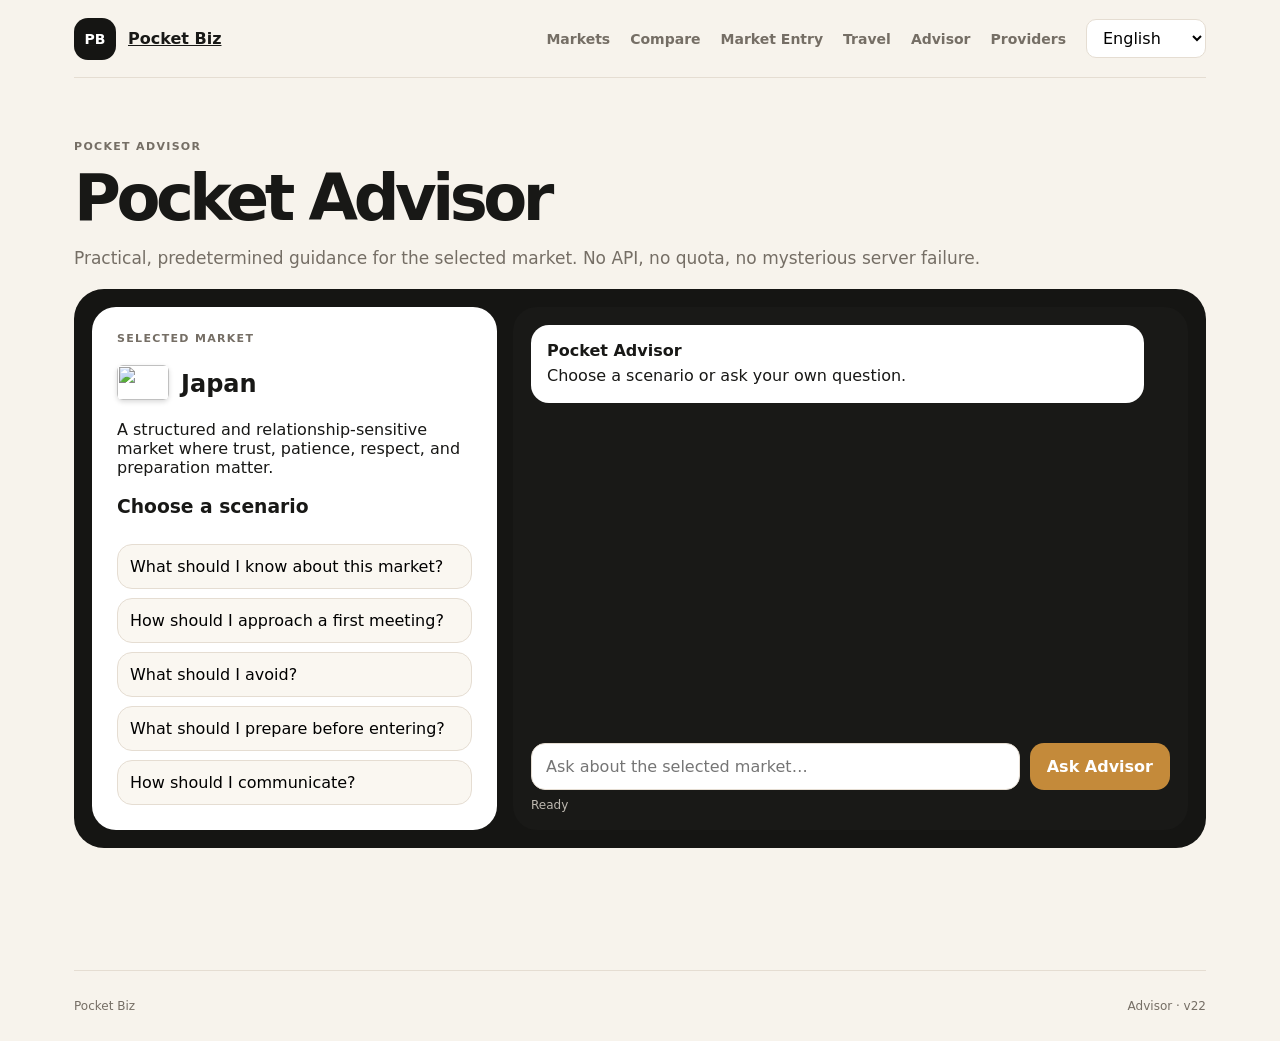
==== advisor.html @ 112279e3 "Add files via upload" ====
<!doctype html><html lang="en"><head><meta charset="utf-8"><meta name="viewport" content="width=device-width,initial-scale=1"><title>Pocket Biz · Advisor</title><style>
:root{--bg:#f7f3ec;--panel:#fff;--text:#181816;--muted:#756e65;--line:#e5ddd2;--accent:#c48a3a;--dark:#151513;--green:#2f9b43;--shadow:0 20px 55px rgba(28,24,18,.08)}
*{box-sizing:border-box}html{scroll-behavior:smooth}body{margin:0;background:var(--bg);color:var(--text);font-family:Inter,ui-sans-serif,system-ui,-apple-system,BlinkMacSystemFont,"Segoe UI",sans-serif}a{color:inherit}button,input,select,textarea{font:inherit}.container{max-width:1180px;margin:auto;padding:0 24px}.nav{height:78px;display:flex;align-items:center;justify-content:space-between;border-bottom:1px solid var(--line)}.brand{display:flex;align-items:center;gap:12px;font-weight:900}.brand-mark{width:42px;height:42px;border-radius:14px;background:var(--dark);color:#fff;display:grid;place-items:center;font-size:14px}.nav-links{display:flex;align-items:center;gap:20px}.nav-links a{text-decoration:none;font-size:14px;font-weight:800;color:var(--muted)}.nav-links a:hover{color:var(--text)}.lang-toggle{border:1px solid var(--line);background:#fff;border-radius:10px;padding:8px 12px}.hero{padding:86px 0 80px;display:grid;grid-template-columns:1.1fr .9fr;gap:60px;align-items:center}.kicker,.tool-kicker{font-size:11px;text-transform:uppercase;letter-spacing:.12em;font-weight:900;color:var(--muted)}h1{font-size:clamp(52px,7vw,92px);line-height:.92;letter-spacing:-.07em;margin:16px 0}.hero p,.lead{font-size:19px;line-height:1.65;color:var(--muted);max-width:680px}.actions{display:flex;gap:10px;flex-wrap:wrap;margin-top:28px}.btn{border:0;border-radius:14px;padding:12px 17px;background:var(--dark);color:#fff;text-decoration:none;font-weight:850;cursor:pointer;display:inline-flex;align-items:center;justify-content:center}.btn.gold{background:var(--accent)}.btn.secondary{background:#fff;color:var(--text);border:1px solid var(--line)}.btn:disabled{opacity:.5;cursor:not-allowed}.section{padding:62px 0}.section-title{font-size:clamp(38px,5vw,62px);letter-spacing:-.06em;margin:0 0 12px}.sub{color:var(--muted);font-size:17px;line-height:1.6}.grid3{display:grid;grid-template-columns:repeat(3,1fr);gap:18px}.grid2{display:grid;grid-template-columns:repeat(2,1fr);gap:18px}.card,.panel{background:var(--panel);border:1px solid var(--line);border-radius:24px;padding:24px;box-shadow:0 8px 30px rgba(28,24,18,.03)}.card h3,.panel h3{margin:10px 0 10px;font-size:21px;letter-spacing:-.025em}.card p,.panel p{color:var(--muted);line-height:1.6}.market-grid{display:grid;grid-template-columns:repeat(4,1fr);gap:14px}.market-card{background:#fff;border:1px solid var(--line);border-radius:22px;padding:20px;text-decoration:none;transition:.2s;cursor:pointer}.market-card:hover{transform:translateY(-3px);box-shadow:var(--shadow);border-color:#cda36c}.market-card .name{font-weight:900;font-size:18px}.market-card .meta{color:var(--muted);font-size:13px;margin-top:5px}.pb-flag{width:34px;height:23px;object-fit:cover;border-radius:4px;display:block;margin-bottom:10px;box-shadow:0 1px 3px rgba(0,0,0,.15)}.pb-flag-lg{width:52px;height:35px;object-fit:cover;border-radius:6px;display:inline-block;vertical-align:-8px;margin-right:12px;box-shadow:0 2px 5px rgba(0,0,0,.15)}.toolbar{display:flex;gap:10px;margin:25px 0}.toolbar input,.toolbar select,.input,.select,.textarea{width:100%;border:1px solid var(--line);background:#fff;border-radius:14px;padding:13px 14px;outline:none}.toolbar input:focus,.input:focus,.textarea:focus{border-color:var(--accent)}.profile-hero{display:grid;grid-template-columns:1fr 1fr;gap:18px;align-items:stretch}.profile-title{font-size:64px;letter-spacing:-.06em;line-height:1;margin:15px 0}.chips{display:flex;gap:7px;flex-wrap:wrap;margin:18px 0}.chip{background:#f2eadf;border-radius:999px;padding:7px 11px;color:#775e42;font-size:12px;font-weight:800}.score{font-size:40px;font-weight:950;letter-spacing:-.05em}.meter{height:12px;border-radius:999px;background:#eee5d8;overflow:hidden;margin:10px 0 18px}.meter span{display:block;height:100%;background:var(--accent);border-radius:999px}.do-dont{display:grid;grid-template-columns:1fr 1fr;gap:14px}.good{background:#eaf5eb;border:1px solid #c8e5cc;border-radius:20px;padding:20px}.bad{background:#f8eeee;border:1px solid #ecd1d1;border-radius:20px;padding:20px}.good ul,.bad ul{padding-left:20px;line-height:1.7}.verified-badge{display:inline-flex;align-items:center;gap:6px;background:#e8f5ea;color:#236b31;border:1px solid #b9dfbf;border-radius:999px;padding:6px 10px;font-size:11px;font-weight:900}.check{width:16px;height:16px;border-radius:50%;background:var(--green);color:#fff;display:grid;place-items:center}.tool-grid{display:grid;grid-template-columns:repeat(3,1fr);gap:18px}.tool-result{margin-top:14px;padding:15px;background:#faf7f1;border-radius:16px}.tool-row{display:flex;justify-content:space-between;gap:14px;padding:9px 0;border-bottom:1px solid var(--line)}.tool-row:last-child{border-bottom:0}.timeline{display:grid;grid-template-columns:repeat(4,1fr);gap:14px}.step-no{width:32px;height:32px;border-radius:50%;background:var(--dark);color:#fff;display:grid;place-items:center;font-weight:900}.check-item{display:flex;gap:10px;padding:13px 0;border-bottom:1px solid var(--line)}.check-item:last-child{border-bottom:0}.check-item input{margin-top:4px}.advisor-shell{background:var(--dark);border-radius:30px;padding:18px;color:#fff}.advisor-grid{display:grid;grid-template-columns:.75fr 1.25fr;gap:16px}.advisor-intro{background:#fff;color:var(--text);border-radius:24px;padding:25px}.advisor-chat{background:#191917;border-radius:24px;padding:18px;min-height:520px;display:flex;flex-direction:column}.messages{flex:1;display:grid;gap:10px;align-content:start;overflow:auto;max-height:410px}.bubble{padding:14px 16px;border-radius:18px;line-height:1.55}.bubble.user{background:#292925;margin-left:12%}.bubble.answer{background:#fff;color:var(--text);margin-right:4%}.advisor-form{display:grid;grid-template-columns:1fr auto;gap:10px;margin-top:12px}.advisor-example{width:100%;text-align:left;background:#faf7f1;border:1px solid var(--line);border-radius:15px;padding:12px;margin-top:9px;cursor:pointer}.advisor-example:hover{border-color:var(--accent)}.status{font-size:12px;color:#bdb8b0;margin-top:8px}.cost-total{font-size:48px;font-weight:950;letter-spacing:-.06em}.cost-list{display:grid;gap:8px;margin-top:16px}.cost-line{display:grid;grid-template-columns:1fr 140px;gap:10px}.search-box{display:flex;gap:10px}.source{font-size:12px;color:var(--muted);margin-top:10px}.footer{border-top:1px solid var(--line);padding:28px 0;margin-top:60px;color:var(--muted);font-size:12px;display:flex;justify-content:space-between}@media(max-width:900px){.hero,.profile-hero,.advisor-grid{grid-template-columns:1fr}.grid3,.tool-grid{grid-template-columns:1fr 1fr}.market-grid{grid-template-columns:1fr 1fr}.timeline{grid-template-columns:1fr 1fr}}@media(max-width:620px){.nav-links a{display:none}.grid3,.grid2,.tool-grid,.market-grid,.timeline,.do-dont{grid-template-columns:1fr}.container{padding:0 16px}.hero{padding:55px 0}.profile-title{font-size:48px}.advisor-form{grid-template-columns:1fr}}
</style></head><body><div class="container">
<nav class="nav"><a class="brand" href="index.html"><span class="brand-mark">PB</span><span>Pocket Biz</span></a><div class="nav-links"><a href="markets.html">Markets</a><a href="compare.html">Compare</a><a href="market-entry.html">Market Entry</a><a href="travel.html">Travel</a><a href="advisor.html">Advisor</a><a href="providers.html">Providers</a><select id="languageSelect" class="lang-toggle"><option value="en">English</option><option value="ja">日本語</option><option value="el">Ελληνικά</option></select></div></nav>
<section class="section"><div class="kicker">POCKET ADVISOR</div><h1 style="font-size:64px">Pocket Advisor</h1><p class="sub">Practical, predetermined guidance for the selected market. No API, no quota, no mysterious server failure.</p><div class="advisor-shell"><div class="advisor-grid"><div class="advisor-intro"><div id="selectedMarket"></div><h3>Choose a scenario</h3><button class="advisor-example" data-type="general">What should I know about this market?</button><button class="advisor-example" data-type="meeting">How should I approach a first meeting?</button><button class="advisor-example" data-type="avoid">What should I avoid?</button><button class="advisor-example" data-type="entry">What should I prepare before entering?</button><button class="advisor-example" data-type="communication">How should I communicate?</button></div><div class="advisor-chat"><div id="messages" class="messages"><div class="bubble answer"><b>Pocket Advisor</b><br>Choose a scenario or ask your own question.</div></div><div class="advisor-form"><input id="question" class="input" placeholder="Ask about the selected market…"><button id="ask" class="btn gold" type="button">Ask Advisor</button></div><div id="status" class="status">Ready</div></div></div></div></section><footer class="footer"><span>Pocket Biz</span><span>Advisor · v22</span></footer></div>
<script>
const DATA = {"countries": [{"code": "JP", "flag": "🇯🇵", "difficulty": 8, "opportunity": 9, "contacts": 12, "region": {"en": "Asia", "ja": "アジア", "el": "Ασία"}, "name": {"en": "Japan", "ja": "日本", "el": "Ιαπωνία"}, "tags": {"en": ["Formal", "Indirect", "Consensus"], "ja": ["フォーマル", "間接的", "合意重視"], "el": ["Τυπική", "Έμμεση", "Συναίνεση"]}, "summary": {"en": "A structured and relationship-sensitive market where trust, patience, respect, and preparation matter.", "ja": "信頼、忍耐、敬意、準備が重要な、構造的で関係性を重視する市場です。", "el": "Μια δομημένη αγορά όπου η εμπιστοσύνη, η υπομονή, ο σεβασμός και η προετοιμασία παίζουν σημαντικό ρόλο."}, "culture": {"en": "Communication is often indirect. Group consensus can be important before final decisions.", "ja": "コミュニケーションは間接的なことが多く、最終決定には合意形成が重要です。", "el": "Η επικοινωνία είναι συχνά έμμεση. Η ομαδική συναίνεση μπορεί να είναι σημαντική πριν από τις τελικές αποφάσεις."}, "etiquette": {"en": "Business cards, polite introductions, punctuality, and careful listening are important.", "ja": "名刺、礼儀正しい挨拶、時間厳守、丁寧に聞く姿勢が重要です。", "el": "Οι επαγγελματικές κάρτες, οι ευγενικές συστάσεις, η συνέπεια στην ώρα και η προσεκτική ακρόαση είναι σημαντικά."}, "laws": {"en": "Company setup and visas require careful preparation.", "ja": "会社設立やビザには慎重な準備が必要です。", "el": "Η ίδρυση εταιρείας και οι βίζες απαιτούν προσεκτική προετοιμασία."}, "market": {"en": "Technology, manufacturing, robotics, gaming, design, food, tourism, and premium consumer products.", "ja": "テクノロジー、製造、ロボット、ゲーム、デザイン、食品、観光、高付加価値消費財。", "el": "Τεχνολογία, μεταποίηση, ρομποτική, gaming, design, τρόφιμα, τουρισμός και premium καταναλωτικά προϊόντα."}, "dos": {"en": ["Bring business cards.", "Be punctual.", "Build trust before pushing decisions."], "ja": ["名刺を持参する。", "時間を守る。", "決定を急がず信頼を築く。"], "el": ["Να έχεις επαγγελματικές κάρτες.", "Να είσαι στην ώρα σου.", "Χτίσε εμπιστοσύνη πριν πιέσεις για αποφάσεις."]}, "donts": {"en": ["Do not publicly embarrass someone.", "Do not rush consensus.", "Do not mistake silence for agreement."], "ja": ["人前で相手に恥をかかせない。", "合意形成を急がない。", "沈黙を同意と決めつけない。"], "el": ["Μην φέρνεις κάποιον σε δύσκολη θέση δημόσια.", "Μην βιάζεις τη συναίνεση.", "Μην θεωρείς ότι η σιωπή σημαίνει συμφωνία."]}}, {"code": "GR", "flag": "🇬🇷", "difficulty": 4, "opportunity": 6, "contacts": 5, "region": {"en": "Europe", "ja": "ヨーロッパ", "el": "Ευρώπη"}, "name": {"en": "Greece", "ja": "ギリシャ", "el": "Ελλάδα"}, "tags": {"en": ["Relationship-led", "Flexible", "Trust-based"], "ja": ["関係重視", "柔軟", "信頼重視"], "el": ["Σχέσεις", "Ευελιξία", "Εμπιστοσύνη"]}, "summary": {"en": "A relationship-oriented market where personal trust, conversation, and networks often matter deeply.", "ja": "個人的な信頼、会話、人脈が大きな意味を持つ関係重視の市場です。", "el": "Μια αγορά όπου οι σχέσεις, η προσωπική εμπιστοσύνη, η συζήτηση και τα δίκτυα παίζουν μεγάλο ρόλο."}, "culture": {"en": "Communication can be expressive and personal.", "ja": "コミュニケーションは表現豊かで個人的です。", "el": "Η επικοινωνία μπορεί να είναι εκφραστική και προσωπική."}, "etiquette": {"en": "Expect conversation before business. Coffee meetings and introductions can help.", "ja": "商談前の会話が重要です。コーヒーでの面談や紹介が役立ちます。", "el": "Περίμενε συζήτηση πριν το καθαρό business. Οι καφέδες και οι συστάσεις συχνά βοηθούν."}, "laws": {"en": "Bureaucracy can be slow. Company setup and tax obligations require attention.", "ja": "手続きに時間がかかる場合があります。会社設立と税務には注意が必要です。", "el": "Η γραφειοκρατία μπορεί να είναι αργή. Η ίδρυση εταιρείας και οι φορολογικές υποχρεώσεις χρειάζονται προσοχή."}, "market": {"en": "Tourism, food, shipping, energy, real estate, hospitality, and local services.", "ja": "観光、食品、海運、エネルギー、不動産、ホスピタリティ、地域サービス。", "el": "Τουρισμός, τρόφιμα, ναυτιλία, ενέργεια, ακίνητα, φιλοξενία και τοπικές υπηρεσίες."}, "dos": {"en": ["Build personal trust.", "Confirm details in writing.", "Be patient with bureaucracy."], "ja": ["信頼を築く。", "詳細を書面で確認する。", "手続きには忍耐を持つ。"], "el": ["Χτίσε προσωπική εμπιστοσύνη.", "Επιβεβαίωσε λεπτομέρειες γραπτώς.", "Να έχεις υπομονή με τη γραφειοκρατία."]}, "donts": {"en": ["Do not rely only on verbal agreements.", "Do not ignore relationships.", "Do not expect everything instantly."], "ja": ["口約束だけに頼らない。", "関係性を軽視しない。", "すべてがすぐ進むと期待しない。"], "el": ["Μη βασίζεσαι μόνο σε προφορικές συμφωνίες.", "Μην αγνοείς τις σχέσεις.", "Μην περιμένεις όλα να γίνουν αμέσως."]}}, {"code": "SE", "flag": "🇸🇪", "difficulty": 5, "opportunity": 7, "contacts": 7, "region": {"en": "Europe", "ja": "ヨーロッパ", "el": "Ευρώπη"}, "name": {"en": "Sweden", "ja": "スウェーデン", "el": "Σουηδία"}, "tags": {"en": ["Flat hierarchy", "Direct", "Consensus"], "ja": ["フラット", "直接的", "合意重視"], "el": ["Χαμηλή ιεραρχία", "Άμεση", "Συναίνεση"]}, "summary": {"en": "A transparent, structured market with low hierarchy, strong planning, and high expectations for reliability.", "ja": "階層が低く、計画性と信頼性が重視される透明性の高い市場です。", "el": "Μια διαφανής και δομημένη αγορά με χαμηλή ιεραρχία, ισχυρό προγραμματισμό και υψηλές απαιτήσεις αξιοπιστίας."}, "culture": {"en": "Communication is direct but calm. Teams value equality, planning, and consensus.", "ja": "コミュニケーションは直接的ですが落ち着いています。平等、計画、合意が重視されます。", "el": "Η επικοινωνία είναι άμεση αλλά ήρεμη. Οι ομάδες δίνουν αξία στην ισότητα, τον προγραμματισμό και τη συναίνεση."}, "etiquette": {"en": "Be on time. Keep meetings focused. Avoid aggressive selling.", "ja": "時間を守り、会議は簡潔に。強引な営業は避けるべきです。", "el": "Να είσαι στην ώρα σου. Κράτα τα meetings συγκεντρωμένα. Απόφυγε το επιθετικό selling."}, "laws": {"en": "Employment protection, tax rules, and registration are structured.", "ja": "雇用保護、税制、事業登録が整備されています。", "el": "Η προστασία εργασίας, οι φορολογικοί κανόνες και οι εγγραφές είναι δομημένα."}, "market": {"en": "Sustainability, tech, gaming, engineering, design, health, and digital services.", "ja": "サステナビリティ、テック、ゲーム、工学、デザイン、医療、デジタルサービス。", "el": "Βιωσιμότητα, τεχνολογία, gaming, engineering, design, υγεία και ψηφιακές υπηρεσίες."}, "dos": {"en": ["Be punctual.", "Use factual communication.", "Respect work-life boundaries."], "ja": ["時間を守る。", "事実ベースで説明する。", "仕事と私生活の境界を尊重する。"], "el": ["Να είσαι συνεπής στην ώρα.", "Χρησιμοποίησε τεκμηριωμένη επικοινωνία.", "Σεβάσου τα όρια εργασίας και προσωπικής ζωής."]}, "donts": {"en": ["Do not oversell aggressively.", "Do not ignore planning.", "Do not act superior because of title."], "ja": ["強引に売り込まない。", "計画を軽視しない。", "肩書きで偉そうにしない。"], "el": ["Μην κάνεις επιθετικό overselling.", "Μην αγνοείς τον προγραμματισμό.", "Μην φέρεσαι ανώτερα λόγω τίτλου."]}}, {"code": "DE", "flag": "🇩🇪", "difficulty": 6, "opportunity": 8, "contacts": 8, "region": {"en": "Europe", "ja": "ヨーロッパ", "el": "Ευρώπη"}, "name": {"en": "Germany", "ja": "ドイツ", "el": "Γερμανία"}, "tags": {"en": ["Structured", "Direct", "Rule-based"], "ja": ["構造的", "直接的", "ルール重視"], "el": ["Δομημένη", "Άμεση", "Κανόνες"]}, "summary": {"en": "Germany is an important market with its own culture, regulations, opportunities, and local business expectations.", "ja": "ドイツは独自の文化、規制、機会、現地ビジネス慣習を持つ重要な市場です。", "el": "Η αγορά Γερμανία έχει δική της κουλτούρα, κανονισμούς, ευκαιρίες και τοπικές επιχειρηματικές προσδοκίες."}, "culture": {"en": "Understand communication style, hierarchy, trust-building, and meeting expectations before entering.", "ja": "参入前に、コミュニケーションスタイル、階層、信頼構築、会議の期待を理解する必要があります。", "el": "Πριν την είσοδο, χρειάζεται κατανόηση επικοινωνίας, ιεραρχίας, εμπιστοσύνης και προσδοκιών στα meetings."}, "etiquette": {"en": "Prepare for local meeting norms, introductions, punctuality, and negotiation behavior.", "ja": "現地の会議マナー、紹介、時間感覚、交渉行動に備えましょう。", "el": "Προετοιμάσου για τοπικά meeting norms, συστάσεις, συνέπεια στην ώρα και διαπραγματεύσεις."}, "laws": {"en": "Legal setup, tax, permits, and employment rules should be checked with local professionals.", "ja": "法務セットアップ、税務、許認可、雇用ルールは現地専門家に確認するべきです。", "el": "Νομικό setup, φορολογία, άδειες και εργατικοί κανόνες πρέπει να ελεγχθούν με τοπικούς ειδικούς."}, "market": {"en": "Market research, local partners, customer behavior, and distribution channels are key.", "ja": "市場調査、現地パートナー、消費者行動、流通チャネルが重要です。", "el": "Έρευνα αγοράς, τοπικοί συνεργάτες, συμπεριφορά πελατών και κανάλια διανομής είναι κρίσιμα."}, "dos": {"en": ["Research local rules.", "Find reliable contacts.", "Validate demand before expanding."], "ja": ["現地ルールを調査する。", "信頼できる連絡先を見つける。", "拡大前に需要を検証する。"], "el": ["Έλεγξε τοπικούς κανόνες.", "Βρες αξιόπιστες επαφές.", "Κάνε validation ζήτησης πριν επεκταθείς."]}, "donts": {"en": ["Do not assume your home market rules apply.", "Do not ignore cultural expectations.", "Do not enter without local support."], "ja": ["自国のルールが通用すると考えない。", "文化的期待を無視しない。", "現地支援なしで参入しない。"], "el": ["Μην θεωρείς ότι ισχύουν οι κανόνες της δικής σου αγοράς.", "Μην αγνοείς πολιτισμικές προσδοκίες.", "Μην μπαίνεις χωρίς τοπική υποστήριξη."]}}, {"code": "AE", "flag": "🇦🇪", "difficulty": 7, "opportunity": 9, "contacts": 9, "region": {"en": "Middle East", "ja": "中東", "el": "Μέση Ανατολή"}, "name": {"en": "UAE", "ja": "UAE", "el": "ΗΑΕ"}, "tags": {"en": ["Formal", "Network-led", "Fast-growing"], "ja": ["フォーマル", "人脈重視", "成長市場"], "el": ["Τυπική", "Δίκτυα", "Ταχεία ανάπτυξη"]}, "summary": {"en": "UAE is an important market with its own culture, regulations, opportunities, and local business expectations.", "ja": "UAEは独自の文化、規制、機会、現地ビジネス慣習を持つ重要な市場です。", "el": "Η αγορά ΗΑΕ έχει δική της κουλτούρα, κανονισμούς, ευκαιρίες και τοπικές επιχειρηματικές προσδοκίες."}, "culture": {"en": "Understand communication style, hierarchy, trust-building, and meeting expectations before entering.", "ja": "参入前に、コミュニケーションスタイル、階層、信頼構築、会議の期待を理解する必要があります。", "el": "Πριν την είσοδο, χρειάζεται κατανόηση επικοινωνίας, ιεραρχίας, εμπιστοσύνης και προσδοκιών στα meetings."}, "etiquette": {"en": "Prepare for local meeting norms, introductions, punctuality, and negotiation behavior.", "ja": "現地の会議マナー、紹介、時間感覚、交渉行動に備えましょう。", "el": "Προετοιμάσου για τοπικά meeting norms, συστάσεις, συνέπεια στην ώρα και διαπραγματεύσεις."}, "laws": {"en": "Legal setup, tax, permits, and employment rules should be checked with local professionals.", "ja": "法務セットアップ、税務、許認可、雇用ルールは現地専門家に確認するべきです。", "el": "Νομικό setup, φορολογία, άδειες και εργατικοί κανόνες πρέπει να ελεγχθούν με τοπικούς ειδικούς."}, "market": {"en": "Market research, local partners, customer behavior, and distribution channels are key.", "ja": "市場調査、現地パートナー、消費者行動、流通チャネルが重要です。", "el": "Έρευνα αγοράς, τοπικοί συνεργάτες, συμπεριφορά πελατών και κανάλια διανομής είναι κρίσιμα."}, "dos": {"en": ["Research local rules.", "Find reliable contacts.", "Validate demand before expanding."], "ja": ["現地ルールを調査する。", "信頼できる連絡先を見つける。", "拡大前に需要を検証する。"], "el": ["Έλεγξε τοπικούς κανόνες.", "Βρες αξιόπιστες επαφές.", "Κάνε validation ζήτησης πριν επεκταθείς."]}, "donts": {"en": ["Do not assume your home market rules apply.", "Do not ignore cultural expectations.", "Do not enter without local support."], "ja": ["自国のルールが通用すると考えない。", "文化的期待を無視しない。", "現地支援なしで参入しない。"], "el": ["Μην θεωρείς ότι ισχύουν οι κανόνες της δικής σου αγοράς.", "Μην αγνοείς πολιτισμικές προσδοκίες.", "Μην μπαίνεις χωρίς τοπική υποστήριξη."]}}, {"code": "US", "flag": "🇺🇸", "difficulty": 5, "opportunity": 9, "contacts": 11, "region": {"en": "North America", "ja": "北米", "el": "Βόρεια Αμερική"}, "name": {"en": "United States", "ja": "アメリカ", "el": "Ηνωμένες Πολιτείες"}, "tags": {"en": ["Direct", "Fast-paced", "Pitch-oriented"], "ja": ["直接的", "スピード重視", "ピッチ重視"], "el": ["Άμεση", "Γρήγορη", "Pitch"]}, "summary": {"en": "United States is an important market with its own culture, regulations, opportunities, and local business expectations.", "ja": "アメリカは独自の文化、規制、機会、現地ビジネス慣習を持つ重要な市場です。", "el": "Η αγορά Ηνωμένες Πολιτείες έχει δική της κουλτούρα, κανονισμούς, ευκαιρίες και τοπικές επιχειρηματικές προσδοκίες."}, "culture": {"en": "Understand communication style, hierarchy, trust-building, and meeting expectations before entering.", "ja": "参入前に、コミュニケーションスタイル、階層、信頼構築、会議の期待を理解する必要があります。", "el": "Πριν την είσοδο, χρειάζεται κατανόηση επικοινωνίας, ιεραρχίας, εμπιστοσύνης και προσδοκιών στα meetings."}, "etiquette": {"en": "Prepare for local meeting norms, introductions, punctuality, and negotiation behavior.", "ja": "現地の会議マナー、紹介、時間感覚、交渉行動に備えましょう。", "el": "Προετοιμάσου για τοπικά meeting norms, συστάσεις, συνέπεια στην ώρα και διαπραγματεύσεις."}, "laws": {"en": "Legal setup, tax, permits, and employment rules should be checked with local professionals.", "ja": "法務セットアップ、税務、許認可、雇用ルールは現地専門家に確認するべきです。", "el": "Νομικό setup, φορολογία, άδειες και εργατικοί κανόνες πρέπει να ελεγχθούν με τοπικούς ειδικούς."}, "market": {"en": "Market research, local partners, customer behavior, and distribution channels are key.", "ja": "市場調査、現地パートナー、消費者行動、流通チャネルが重要です。", "el": "Έρευνα αγοράς, τοπικοί συνεργάτες, συμπεριφορά πελατών και κανάλια διανομής είναι κρίσιμα."}, "dos": {"en": ["Research local rules.", "Find reliable contacts.", "Validate demand before expanding."], "ja": ["現地ルールを調査する。", "信頼できる連絡先を見つける。", "拡大前に需要を検証する。"], "el": ["Έλεγξε τοπικούς κανόνες.", "Βρες αξιόπιστες επαφές.", "Κάνε validation ζήτησης πριν επεκταθείς."]}, "donts": {"en": ["Do not assume your home market rules apply.", "Do not ignore cultural expectations.", "Do not enter without local support."], "ja": ["自国のルールが通用すると考えない。", "文化的期待を無視しない。", "現地支援なしで参入しない。"], "el": ["Μην θεωρείς ότι ισχύουν οι κανόνες της δικής σου αγοράς.", "Μην αγνοείς πολιτισμικές προσδοκίες.", "Μην μπαίνεις χωρίς τοπική υποστήριξη."]}}, {"code": "CN", "flag": "🇨🇳", "difficulty": 8, "opportunity": 9, "contacts": 10, "region": {"en": "Asia", "ja": "アジア", "el": "Ασία"}, "name": {"en": "China", "ja": "中国", "el": "Κίνα"}, "tags": {"en": ["Relationship-based", "Hierarchical", "Scale-driven"], "ja": ["関係重視", "階層的", "規模重視"], "el": ["Σχέσεις", "Ιεραρχία", "Κλίμακα"]}, "summary": {"en": "China is an important market with its own culture, regulations, opportunities, and local business expectations.", "ja": "中国は独自の文化、規制、機会、現地ビジネス慣習を持つ重要な市場です。", "el": "Η αγορά Κίνα έχει δική της κουλτούρα, κανονισμούς, ευκαιρίες και τοπικές επιχειρηματικές προσδοκίες."}, "culture": {"en": "Understand communication style, hierarchy, trust-building, and meeting expectations before entering.", "ja": "参入前に、コミュニケーションスタイル、階層、信頼構築、会議の期待を理解する必要があります。", "el": "Πριν την είσοδο, χρειάζεται κατανόηση επικοινωνίας, ιεραρχίας, εμπιστοσύνης και προσδοκιών στα meetings."}, "etiquette": {"en": "Prepare for local meeting norms, introductions, punctuality, and negotiation behavior.", "ja": "現地の会議マナー、紹介、時間感覚、交渉行動に備えましょう。", "el": "Προετοιμάσου για τοπικά meeting norms, συστάσεις, συνέπεια στην ώρα και διαπραγματεύσεις."}, "laws": {"en": "Legal setup, tax, permits, and employment rules should be checked with local professionals.", "ja": "法務セットアップ、税務、許認可、雇用ルールは現地専門家に確認するべきです。", "el": "Νομικό setup, φορολογία, άδειες και εργατικοί κανόνες πρέπει να ελεγχθούν με τοπικούς ειδικούς."}, "market": {"en": "Market research, local partners, customer behavior, and distribution channels are key.", "ja": "市場調査、現地パートナー、消費者行動、流通チャネルが重要です。", "el": "Έρευνα αγοράς, τοπικοί συνεργάτες, συμπεριφορά πελατών και κανάλια διανομής είναι κρίσιμα."}, "dos": {"en": ["Research local rules.", "Find reliable contacts.", "Validate demand before expanding."], "ja": ["現地ルールを調査する。", "信頼できる連絡先を見つける。", "拡大前に需要を検証する。"], "el": ["Έλεγξε τοπικούς κανόνες.", "Βρες αξιόπιστες επαφές.", "Κάνε validation ζήτησης πριν επεκταθείς."]}, "donts": {"en": ["Do not assume your home market rules apply.", "Do not ignore cultural expectations.", "Do not enter without local support."], "ja": ["自国のルールが通用すると考えない。", "文化的期待を無視しない。", "現地支援なしで参入しない。"], "el": ["Μην θεωρείς ότι ισχύουν οι κανόνες της δικής σου αγοράς.", "Μην αγνοείς πολιτισμικές προσδοκίες.", "Μην μπαίνεις χωρίς τοπική υποστήριξη."]}}, {"code": "KR", "flag": "🇰🇷", "difficulty": 7, "opportunity": 8, "contacts": 6, "region": {"en": "Asia", "ja": "アジア", "el": "Ασία"}, "name": {"en": "South Korea", "ja": "韓国", "el": "Νότια Κορέα"}, "tags": {"en": ["Fast-paced", "Hierarchical", "Tech-forward"], "ja": ["スピード重視", "階層的", "テック志向"], "el": ["Γρήγορη", "Ιεραρχική", "Τεχνολογία"]}, "summary": {"en": "South Korea is an important market with its own culture, regulations, opportunities, and local business expectations.", "ja": "韓国は独自の文化、規制、機会、現地ビジネス慣習を持つ重要な市場です。", "el": "Η αγορά Νότια Κορέα έχει δική της κουλτούρα, κανονισμούς, ευκαιρίες και τοπικές επιχειρηματικές προσδοκίες."}, "culture": {"en": "Understand communication style, hierarchy, trust-building, and meeting expectations before entering.", "ja": "参入前に、コミュニケーションスタイル、階層、信頼構築、会議の期待を理解する必要があります。", "el": "Πριν την είσοδο, χρειάζεται κατανόηση επικοινωνίας, ιεραρχίας, εμπιστοσύνης και προσδοκιών στα meetings."}, "etiquette": {"en": "Prepare for local meeting norms, introductions, punctuality, and negotiation behavior.", "ja": "現地の会議マナー、紹介、時間感覚、交渉行動に備えましょう。", "el": "Προετοιμάσου για τοπικά meeting norms, συστάσεις, συνέπεια στην ώρα και διαπραγματεύσεις."}, "laws": {"en": "Legal setup, tax, permits, and employment rules should be checked with local professionals.", "ja": "法務セットアップ、税務、許認可、雇用ルールは現地専門家に確認するべきです。", "el": "Νομικό setup, φορολογία, άδειες και εργατικοί κανόνες πρέπει να ελεγχθούν με τοπικούς ειδικούς."}, "market": {"en": "Market research, local partners, customer behavior, and distribution channels are key.", "ja": "市場調査、現地パートナー、消費者行動、流通チャネルが重要です。", "el": "Έρευνα αγοράς, τοπικοί συνεργάτες, συμπεριφορά πελατών και κανάλια διανομής είναι κρίσιμα."}, "dos": {"en": ["Research local rules.", "Find reliable contacts.", "Validate demand before expanding."], "ja": ["現地ルールを調査する。", "信頼できる連絡先を見つける。", "拡大前に需要を検証する。"], "el": ["Έλεγξε τοπικούς κανόνες.", "Βρες αξιόπιστες επαφές.", "Κάνε validation ζήτησης πριν επεκταθείς."]}, "donts": {"en": ["Do not assume your home market rules apply.", "Do not ignore cultural expectations.", "Do not enter without local support."], "ja": ["自国のルールが通用すると考えない。", "文化的期待を無視しない。", "現地支援なしで参入しない。"], "el": ["Μην θεωρείς ότι ισχύουν οι κανόνες της δικής σου αγοράς.", "Μην αγνοείς πολιτισμικές προσδοκίες.", "Μην μπαίνεις χωρίς τοπική υποστήριξη."]}}], "ui": {"en": {"navDemo": "Demo", "navContacts": "Contacts", "navTools": "Tools", "navInterest": "Interest", "kicker": "International business preparation, made practical", "heroTitle": "Understand a market before you enter it.", "heroLead": "Pocket Biz helps entrepreneurs, professionals, and business travelers understand culture, etiquette, regulations, risks, real experiences, local contacts, costs, timelines, and official resources before entering a foreign market.", "openPreview": "Open Preview", "interested": "I'm Interested", "listCompany": "List Your Company", "starter": "starter countries", "review": "review concept", "listing": "provider listing model", "search": "Search countries or topics...", "allRegions": "All regions", "why": "Why Pocket Biz?", "whyText": "Entering a new market is difficult because essential information is scattered across legal websites, reports, blogs, country guides, and personal experiences. Pocket Biz brings the practical pieces together.", "cultureMarket": "Culture + law + market", "cultureMarketText": "Country profiles explain etiquette, regulations, opportunities, risks, mistakes, costs, and official resources.", "contactsFeature": "Market-entry contacts", "contactsFeatureText": "Local providers can apply to be listed for company setup, tax, law, translation, relocation, and market research.", "communityFeature": "Community + AI review", "communityFeatureText": "Users can submit real experiences, then AI can help filter, summarize, categorize, and flag weak or biased submissions.", "toolsTitle": "Market Entry Tools", "toolsText": "Useful sections for practical market preparation.", "riskTitle": "Risk Meter", "mistakesTitle": "Top Mistakes Foreigners Make", "costTitle": "Cost of Market Entry", "timelineTitle": "Market Entry Timeline", "checklistTitle": "Market Entry Checklist", "contactsTitle": "Market Entry Contacts", "providerTitle": "For Service Providers", "shareTitle": "Share a Country Insight", "briefTitle": "AI Country Brief", "founderTitle": "Founder Story", "interestTitle": "Interested in Pocket Biz?", "difficulty": "Difficulty", "cultureDifficulty": "Culture Difficulty", "opportunity": "Opportunity", "contacts": "Contacts", "bestFor": "Best for", "marketPrep": "Market preparation", "businessGuide": "Business guide", "culture": "Culture", "etiquette": "Etiquette", "law": "Law basics", "market": "Market", "do": "Do", "dont": "Don't", "footer": "Culture • Law • Market • Contacts • AI Review"}, "ja": {"navDemo": "デモ", "navContacts": "連絡先", "navTools": "ツール", "navInterest": "興味あり", "kicker": "国際ビジネス準備を、実用的に", "heroTitle": "市場に参入する前に、その市場を理解する。", "heroLead": "Pocket Bizは、起業家、ビジネスパーソン、出張者が海外市場に入る前に、文化、マナー、規制、リスク、実体験、現地連絡先、費用、タイムライン、公式情報を理解するためのプラットフォームです。", "openPreview": "プレビューを見る", "interested": "興味があります", "listCompany": "会社を掲載する", "starter": "初期対応国", "review": "レビュー構想", "listing": "掲載モデル", "search": "国やトピックを検索...", "allRegions": "すべての地域", "why": "なぜPocket Bizか？", "whyText": "新しい市場への参入は簡単ではありません。重要な情報は法律サイト、レポート、ブログ、国別ガイド、個人の経験に分散しています。Pocket Bizは、それらの実用的な情報を一つにまとめます。", "cultureMarket": "文化・法律・市場", "cultureMarketText": "国別プロフィールでは、マナー、規制、機会、リスク、失敗例、コスト、公式情報を説明します。", "contactsFeature": "市場参入の連絡先", "contactsFeatureText": "会社設立、税務、法律、翻訳、移住、市場調査を支援する現地プロバイダーを掲載できます。", "communityFeature": "コミュニティ + AIレビュー", "communityFeatureText": "ユーザーが実体験を投稿し、AIが内容を確認、要約、分類し、弱い情報や偏った投稿を検出できます。", "toolsTitle": "市場参入ツール", "toolsText": "実用的な市場準備のためのセクションです。", "riskTitle": "例：日本のリスクメーター", "mistakesTitle": "外国人がしやすい失敗", "costTitle": "市場参入コスト", "timelineTitle": "市場参入タイムライン", "checklistTitle": "市場参入チェックリスト", "contactsTitle": "市場参入の連絡先", "providerTitle": "サービス提供者向け", "shareTitle": "国別インサイトを共有", "briefTitle": "AIカントリーブリーフ", "founderTitle": "創業ストーリー", "interestTitle": "Pocket Bizに興味がありますか？", "difficulty": "難易度", "cultureDifficulty": "文化難易度", "opportunity": "機会", "contacts": "連絡先", "bestFor": "用途", "marketPrep": "市場参入準備", "businessGuide": "ビジネスガイド", "culture": "文化", "etiquette": "マナー", "law": "法律の基本", "market": "市場", "do": "すること", "dont": "避けること", "footer": "文化 • 法律 • 市場 • 連絡先 • AIレビュー"}, "el": {"navDemo": "Demo", "navContacts": "Επαφές", "navTools": "Εργαλεία", "navInterest": "Ενδιαφέρον", "kicker": "Πρακτική προετοιμασία για διεθνείς αγορές", "heroTitle": "Κατανόησε μια αγορά πριν μπεις σε αυτή.", "heroLead": "Το Pocket Biz βοηθά επιχειρηματίες, επαγγελματίες και business travelers να κατανοούν κουλτούρα, εθιμοτυπία, κανονισμούς, ρίσκα, πραγματικές εμπειρίες, τοπικές επαφές, κόστη, timelines και επίσημες πηγές πριν μπουν σε μια ξένη αγορά.", "openPreview": "Άνοιγμα Preview", "interested": "Ενδιαφέρομαι", "listCompany": "Καταχώριση εταιρείας", "starter": "αρχικές χώρες", "review": "μοντέλο review", "listing": "μοντέλο καταχώρισης providers", "search": "Αναζήτηση χωρών ή θεμάτων...", "allRegions": "Όλες οι περιοχές", "why": "Γιατί Pocket Biz;", "whyText": "Η είσοδος σε μια νέα αγορά δεν είναι απλή. Οι σημαντικές πληροφορίες είναι σκορπισμένες σε νομικές ιστοσελίδες, reports, blogs, country guides και προσωπικές εμπειρίες. Το Pocket Biz συγκεντρώνει τα πρακτικά στοιχεία σε ένα σημείο.", "cultureMarket": "Κουλτούρα + νόμοι + αγορά", "cultureMarketText": "Τα country profiles εξηγούν εθιμοτυπία, κανονισμούς, ευκαιρίες, ρίσκα, λάθη, κόστη και επίσημες πηγές.", "contactsFeature": "Επαφές εισόδου σε αγορά", "contactsFeatureText": "Τοπικοί providers μπορούν να καταχωρηθούν για ίδρυση εταιρείας, φορολογία, νομικά, μετάφραση, μετεγκατάσταση και έρευνα αγοράς.", "communityFeature": "Κοινότητα + AI review", "communityFeatureText": "Οι χρήστες μπορούν να υποβάλουν πραγματικές εμπειρίες και το AI να βοηθά στο φιλτράρισμα, τη σύνοψη, την κατηγοριοποίηση και τον εντοπισμό αδύναμων ή μεροληπτικών πληροφοριών.", "toolsTitle": "Εργαλεία εισόδου σε αγορά", "toolsText": "Χρήσιμες ενότητες για πρακτική προετοιμασία αγοράς.", "riskTitle": "Παράδειγμα: Risk Meter Ιαπωνίας", "mistakesTitle": "Συχνά λάθη ξένων", "costTitle": "Κόστος εισόδου σε αγορά", "timelineTitle": "Χρονοδιάγραμμα εισόδου σε αγορά", "checklistTitle": "Checklist εισόδου σε αγορά", "contactsTitle": "Επαφές εισόδου σε αγορά", "providerTitle": "Για παρόχους υπηρεσιών", "shareTitle": "Μοιράσου εμπειρία χώρας", "briefTitle": "AI Country Brief", "founderTitle": "Ιστορία ιδρυτή", "interestTitle": "Σε ενδιαφέρει το Pocket Biz;", "difficulty": "Δυσκολία", "cultureDifficulty": "Δυσκολία κουλτούρας", "opportunity": "Ευκαιρία", "contacts": "Επαφές", "bestFor": "Χρήσιμο για", "marketPrep": "Προετοιμασία αγοράς", "businessGuide": "Οδηγός αγοράς", "culture": "Κουλτούρα", "etiquette": "Εθιμοτυπία", "law": "Νομικά βασικά", "market": "Αγορά", "do": "Κάνε", "dont": "Απόφυγε", "footer": "Κουλτούρα • Νόμοι • Αγορά • Επαφές • AI Review"}}};
let lang = localStorage.getItem("pbLang") || "en";
let selectedCode = localStorage.getItem("pbSelectedCountry") || DATA.countries[0].code;
let selected = DATA.countries.find(c=>c.code===selectedCode) || DATA.countries[0];

function L(o){ return o?.[lang] || o?.en || ""; }
function U(k){ return DATA.ui?.[lang]?.[k] || DATA.ui?.en?.[k] || k; }
function pbFlag(code, large=false){
  const iso=String(code||"").toLowerCase();
  if(!/^[a-z]{2}$/.test(iso)) return "";
  return `<img class="${large?"pb-flag-lg":"pb-flag"}" src="https://flagcdn.com/w80/${iso}.png" alt="" loading="lazy">`;
}
function esc(v){return String(v??"").replace(/[&<>"']/g,m=>({"&":"&amp;","<":"&lt;",">":"&gt;",'"':"&quot;","'":"&#039;"}[m]));}
function saveCountry(code){
  const found=DATA.countries.find(c=>c.code===code);
  if(!found)return;
  selected=found; selectedCode=found.code;
  localStorage.setItem("pbSelectedCountry",selected.code);
  document.dispatchEvent(new CustomEvent("countrychange",{detail:selected}));
}
function countryUrl(code){return `country.html?country=${encodeURIComponent(code)}`;}
function entryUrl(code){return `market-entry.html?country=${encodeURIComponent(code)}`;}
function advisorUrl(code){return `advisor.html?country=${encodeURIComponent(code)}`;}
function setLanguage(value){
  lang=value; localStorage.setItem("pbLang",lang);
  document.documentElement.lang=lang;
  document.dispatchEvent(new Event("languagechange"));
}
function initCountryFromUrl(){
  const code=new URLSearchParams(location.search).get("country");
  if(code) saveCountry(code);
}
function setupGlobal(){
  initCountryFromUrl();
  const select=document.getElementById("languageSelect");
  if(select){select.value=lang;select.addEventListener("change",e=>setLanguage(e.target.value));}
  document.querySelectorAll("[data-country-link]").forEach(a=>a.addEventListener("click",()=>saveCountry(a.dataset.countryLink)));
}

setupGlobal();
const ADVISOR={"JP": {"general": "For Japan, prepare carefully, lead with respect and avoid forcing a decision too early. Trust, patience and preparation are important, especially when several people influence a decision.", "meeting": "For a first meeting in Japan, arrive early, bring business cards, introduce yourself formally and leave room for relationship-building before pushing the commercial agenda.", "avoid": "Avoid publicly embarrassing someone, rushing consensus, interrupting aggressively, or treating silence as agreement. Give people space to consider a proposal.", "entry": "Before entering Japan, validate demand, identify the right local partners, localize your materials and understand the relevant setup and compliance requirements before committing capital.", "communication": "Use clear but respectful language. Be attentive to indirect signals and confirm important points in writing without making the other side feel pressured."}, "GR": {"general": "In Greece, relationship-building can be important. Combine a professional plan with time for conversation and personal trust, then confirm important commercial details in writing.", "meeting": "For a first meeting in Greece, don't rush straight into slides. A short personal conversation can build rapport before you move into the business case.", "avoid": "Avoid relying only on verbal promises, ignoring relationships, or assuming every process will move immediately. Follow up clearly and patiently.", "entry": "Before entering Greece, map competitors, understand local costs and tax obligations, validate demand and build a reliable local network before scaling.", "communication": "Communication can be expressive and personal. Be professional but human, and make important agreements explicit in writing."}, "SE": {"general": "In Sweden, be prepared, factual and calm. Low hierarchy, reliability, planning and consensus are useful principles for approaching business relationships.", "meeting": "For a Swedish meeting, be punctual, concise and prepared. Present the evidence, invite discussion and avoid dominating the room.", "avoid": "Avoid aggressive overselling, unnecessary hierarchy and last-minute chaos. Don't mistake a calm meeting for a lack of interest.", "entry": "Before entering Sweden, validate the business case, understand structured employment and tax requirements, localize where necessary and build a credible, evidence-based proposition.", "communication": "You can be direct, but keep it calm and factual. Equality and consensus matter, so invite input rather than trying to overpower the discussion."}, "DE": {"general": "Germany rewards preparation, precision and reliability. Bring evidence, understand the commercial details and be clear about responsibilities and next steps.", "meeting": "For a German business meeting, arrive prepared and on time. Use a structured agenda, answer detailed questions and avoid making claims you cannot support.", "avoid": "Avoid vague promises, poor preparation, excessive informality too early, and changing agreed details casually. Precision builds credibility.", "entry": "Before entering Germany, research the competitive landscape, regulatory obligations, pricing, contracts and operational requirements in detail.", "communication": "Be clear, direct and well prepared. Direct criticism can be useful when it is factual and constructive, but personal attacks are counterproductive."}, "AE": {"general": "In the UAE, professionalism and relationship-building both matter. Be prepared, respectful and clear about what you can deliver.", "meeting": "For a first meeting, allow time for introductions and relationship-building, dress appropriately for the setting, and avoid treating a first conversation as an immediate closing exercise.", "avoid": "Avoid disrespectful behavior, aggressive pressure, careless assumptions about local norms and making promises you cannot deliver.", "entry": "Before entering the UAE, identify the right local structure and partners, verify current licensing requirements and understand your target emirate and customer segment.", "communication": "Be professional and respectful. Adapt your level of formality to the people and setting, and confirm commercial details clearly."}, "US": {"general": "In the United States, clarity, speed and a strong value proposition matter. Lead with the customer problem, evidence and measurable value.", "meeting": "Keep the meeting focused. Explain the problem, your solution, proof, price logic and next step. Make it easy for the other side to evaluate you.", "avoid": "Avoid vague pitches, slow follow-up and unsupported claims. Don't assume enthusiasm equals a signed deal.", "entry": "Before entering the US, define a specific customer segment, test the proposition, understand state-level differences where relevant and build a repeatable acquisition channel.", "communication": "Direct communication is generally useful. Be concise, specific and comfortable discussing numbers, deadlines and next actions."}, "CN": {"general": "In China, preparation and relationship-building matter. Understand who participates in decisions, establish trust and avoid assuming that a single meeting settles everything.", "meeting": "For a first meeting, prepare thoroughly, show respect and allow time for relationship-building. Understand who has authority before pushing for a final commitment.", "avoid": "Avoid forcing a quick decision, publicly embarrassing a counterpart or assuming the first verbal signal is the final agreement.", "entry": "Before entering China, validate the market, identify reliable local partners, understand applicable regulations and build a localization plan.", "communication": "Be attentive to context and hierarchy. Keep communication respectful and confirm important commercial points carefully."}, "KR": {"general": "In South Korea, preparation, respect and relationship-building are useful. Understand who is involved and adapt your communication to the seniority and context of the meeting.", "meeting": "Arrive prepared and respectful. Know the agenda, understand the participants' roles and allow space for relationship-building before pressing for a decision.", "avoid": "Avoid casual disrespect, rushing the relationship, ignoring seniority cues or assuming a quick verbal response means the process is finished.", "entry": "Before entering South Korea, validate demand, localize your proposition, understand the competitive landscape and identify credible partners.", "communication": "Be clear but respectful. Pay attention to context and seniority, and avoid turning disagreement into a public confrontation."}};
function renderAdvisorCountry(){const c=selected;document.getElementById("selectedMarket").innerHTML=`<div class="kicker">SELECTED MARKET</div><h2>${pbFlag(c.code,true)}${esc(L(c.name))}</h2><p>${esc(L(c.summary))}</p>`;}
function pickType(q){const x=q.toLowerCase();if(/avoid|mistake|don't|dont|ne|避け|注意/.test(x))return"avoid";if(/meeting|meet|meeting|会議|面談|συνάντ/.test(x))return"meeting";if(/enter|entry|market|prepare|entering|進出|参入|είσοδο/.test(x))return"entry";if(/communicat|direct|talk|言語|コミュ|επικοινων/.test(x))return"communication";return"general";}
function answerText(q){const c=selected,pack=ADVISOR[c.code]||ADVISOR.GR;let text=pack[pickType(q)]||pack.general;return text;}
function addBubble(text,type,typewrite=false){const box=document.getElementById("messages"),d=document.createElement("div");d.className="bubble "+type;box.appendChild(d);if(!typewrite){d.textContent=text;box.scrollTop=box.scrollHeight;return Promise.resolve();}return new Promise(resolve=>{const chars=[...text];let i=0;function tick(){i=Math.min(i+3,chars.length);d.textContent=chars.slice(0,i).join("");box.scrollTop=box.scrollHeight;if(i<chars.length)setTimeout(tick,9);else resolve();}tick();});}
async function ask(q){q=(q||document.getElementById("question").value).trim();if(!q)return;document.getElementById("question").value="";document.getElementById("ask").disabled=true;document.getElementById("status").textContent="Preparing advice…";await addBubble(q,"user");await new Promise(r=>setTimeout(r,220));await addBubble(answerText(q),"answer",true);document.getElementById("status").textContent="Ready";document.getElementById("ask").disabled=false;}
document.getElementById("ask").onclick=()=>ask();document.getElementById("question").addEventListener("keydown",e=>{if(e.key==="Enter"){e.preventDefault();ask();}});document.querySelectorAll(".advisor-example").forEach(b=>b.onclick=()=>ask(b.textContent));renderAdvisorCountry();document.addEventListener("languagechange",renderAdvisorCountry);
</script></body></html>
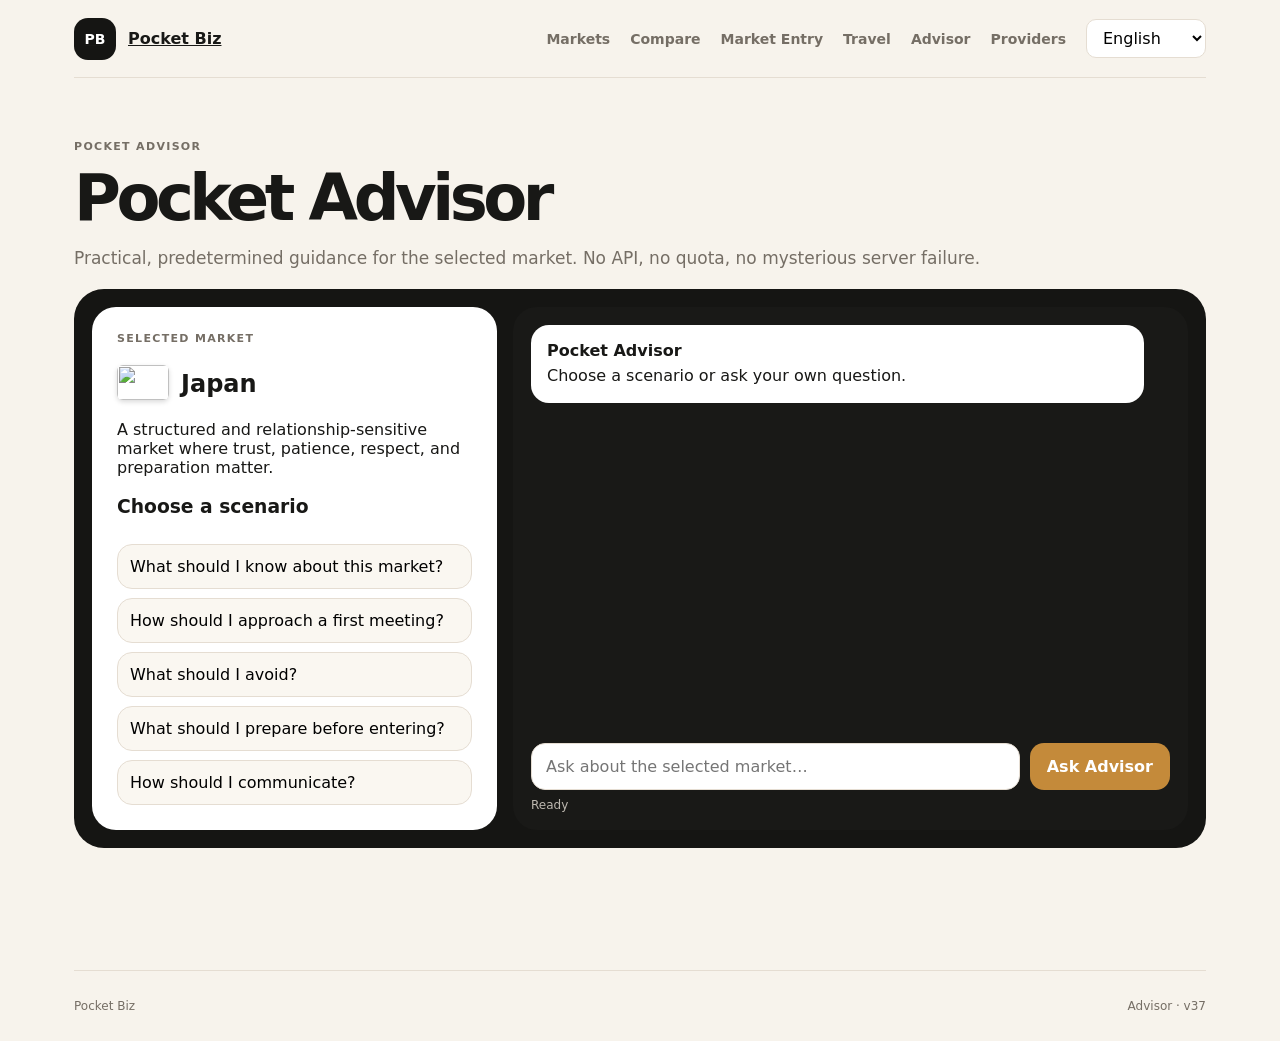
==== commit ba1d8d33: "Add files via upload" ====
--- a/advisor.html
+++ b/advisor.html
@@ -3,7 +3,7 @@
 *{box-sizing:border-box}html{scroll-behavior:smooth}body{margin:0;background:var(--bg);color:var(--text);font-family:Inter,ui-sans-serif,system-ui,-apple-system,BlinkMacSystemFont,"Segoe UI",sans-serif}a{color:inherit}button,input,select,textarea{font:inherit}.container{max-width:1180px;margin:auto;padding:0 24px}.nav{height:78px;display:flex;align-items:center;justify-content:space-between;border-bottom:1px solid var(--line)}.brand{display:flex;align-items:center;gap:12px;font-weight:900}.brand-mark{width:42px;height:42px;border-radius:14px;background:var(--dark);color:#fff;display:grid;place-items:center;font-size:14px}.nav-links{display:flex;align-items:center;gap:20px}.nav-links a{text-decoration:none;font-size:14px;font-weight:800;color:var(--muted)}.nav-links a:hover{color:var(--text)}.lang-toggle{border:1px solid var(--line);background:#fff;border-radius:10px;padding:8px 12px}.hero{padding:86px 0 80px;display:grid;grid-template-columns:1.1fr .9fr;gap:60px;align-items:center}.kicker,.tool-kicker{font-size:11px;text-transform:uppercase;letter-spacing:.12em;font-weight:900;color:var(--muted)}h1{font-size:clamp(52px,7vw,92px);line-height:.92;letter-spacing:-.07em;margin:16px 0}.hero p,.lead{font-size:19px;line-height:1.65;color:var(--muted);max-width:680px}.actions{display:flex;gap:10px;flex-wrap:wrap;margin-top:28px}.btn{border:0;border-radius:14px;padding:12px 17px;background:var(--dark);color:#fff;text-decoration:none;font-weight:850;cursor:pointer;display:inline-flex;align-items:center;justify-content:center}.btn.gold{background:var(--accent)}.btn.secondary{background:#fff;color:var(--text);border:1px solid var(--line)}.btn:disabled{opacity:.5;cursor:not-allowed}.section{padding:62px 0}.section-title{font-size:clamp(38px,5vw,62px);letter-spacing:-.06em;margin:0 0 12px}.sub{color:var(--muted);font-size:17px;line-height:1.6}.grid3{display:grid;grid-template-columns:repeat(3,1fr);gap:18px}.grid2{display:grid;grid-template-columns:repeat(2,1fr);gap:18px}.card,.panel{background:var(--panel);border:1px solid var(--line);border-radius:24px;padding:24px;box-shadow:0 8px 30px rgba(28,24,18,.03)}.card h3,.panel h3{margin:10px 0 10px;font-size:21px;letter-spacing:-.025em}.card p,.panel p{color:var(--muted);line-height:1.6}.market-grid{display:grid;grid-template-columns:repeat(4,1fr);gap:14px}.market-card{background:#fff;border:1px solid var(--line);border-radius:22px;padding:20px;text-decoration:none;transition:.2s;cursor:pointer}.market-card:hover{transform:translateY(-3px);box-shadow:var(--shadow);border-color:#cda36c}.market-card .name{font-weight:900;font-size:18px}.market-card .meta{color:var(--muted);font-size:13px;margin-top:5px}.pb-flag{width:34px;height:23px;object-fit:cover;border-radius:4px;display:block;margin-bottom:10px;box-shadow:0 1px 3px rgba(0,0,0,.15)}.pb-flag-lg{width:52px;height:35px;object-fit:cover;border-radius:6px;display:inline-block;vertical-align:-8px;margin-right:12px;box-shadow:0 2px 5px rgba(0,0,0,.15)}.toolbar{display:flex;gap:10px;margin:25px 0}.toolbar input,.toolbar select,.input,.select,.textarea{width:100%;border:1px solid var(--line);background:#fff;border-radius:14px;padding:13px 14px;outline:none}.toolbar input:focus,.input:focus,.textarea:focus{border-color:var(--accent)}.profile-hero{display:grid;grid-template-columns:1fr 1fr;gap:18px;align-items:stretch}.profile-title{font-size:64px;letter-spacing:-.06em;line-height:1;margin:15px 0}.chips{display:flex;gap:7px;flex-wrap:wrap;margin:18px 0}.chip{background:#f2eadf;border-radius:999px;padding:7px 11px;color:#775e42;font-size:12px;font-weight:800}.score{font-size:40px;font-weight:950;letter-spacing:-.05em}.meter{height:12px;border-radius:999px;background:#eee5d8;overflow:hidden;margin:10px 0 18px}.meter span{display:block;height:100%;background:var(--accent);border-radius:999px}.do-dont{display:grid;grid-template-columns:1fr 1fr;gap:14px}.good{background:#eaf5eb;border:1px solid #c8e5cc;border-radius:20px;padding:20px}.bad{background:#f8eeee;border:1px solid #ecd1d1;border-radius:20px;padding:20px}.good ul,.bad ul{padding-left:20px;line-height:1.7}.verified-badge{display:inline-flex;align-items:center;gap:6px;background:#e8f5ea;color:#236b31;border:1px solid #b9dfbf;border-radius:999px;padding:6px 10px;font-size:11px;font-weight:900}.check{width:16px;height:16px;border-radius:50%;background:var(--green);color:#fff;display:grid;place-items:center}.tool-grid{display:grid;grid-template-columns:repeat(3,1fr);gap:18px}.tool-result{margin-top:14px;padding:15px;background:#faf7f1;border-radius:16px}.tool-row{display:flex;justify-content:space-between;gap:14px;padding:9px 0;border-bottom:1px solid var(--line)}.tool-row:last-child{border-bottom:0}.timeline{display:grid;grid-template-columns:repeat(4,1fr);gap:14px}.step-no{width:32px;height:32px;border-radius:50%;background:var(--dark);color:#fff;display:grid;place-items:center;font-weight:900}.check-item{display:flex;gap:10px;padding:13px 0;border-bottom:1px solid var(--line)}.check-item:last-child{border-bottom:0}.check-item input{margin-top:4px}.advisor-shell{background:var(--dark);border-radius:30px;padding:18px;color:#fff}.advisor-grid{display:grid;grid-template-columns:.75fr 1.25fr;gap:16px}.advisor-intro{background:#fff;color:var(--text);border-radius:24px;padding:25px}.advisor-chat{background:#191917;border-radius:24px;padding:18px;min-height:520px;display:flex;flex-direction:column}.messages{flex:1;display:grid;gap:10px;align-content:start;overflow:auto;max-height:410px}.bubble{padding:14px 16px;border-radius:18px;line-height:1.55}.bubble.user{background:#292925;margin-left:12%}.bubble.answer{background:#fff;color:var(--text);margin-right:4%}.advisor-form{display:grid;grid-template-columns:1fr auto;gap:10px;margin-top:12px}.advisor-example{width:100%;text-align:left;background:#faf7f1;border:1px solid var(--line);border-radius:15px;padding:12px;margin-top:9px;cursor:pointer}.advisor-example:hover{border-color:var(--accent)}.status{font-size:12px;color:#bdb8b0;margin-top:8px}.cost-total{font-size:48px;font-weight:950;letter-spacing:-.06em}.cost-list{display:grid;gap:8px;margin-top:16px}.cost-line{display:grid;grid-template-columns:1fr 140px;gap:10px}.search-box{display:flex;gap:10px}.source{font-size:12px;color:var(--muted);margin-top:10px}.footer{border-top:1px solid var(--line);padding:28px 0;margin-top:60px;color:var(--muted);font-size:12px;display:flex;justify-content:space-between}@media(max-width:900px){.hero,.profile-hero,.advisor-grid{grid-template-columns:1fr}.grid3,.tool-grid{grid-template-columns:1fr 1fr}.market-grid{grid-template-columns:1fr 1fr}.timeline{grid-template-columns:1fr 1fr}}@media(max-width:620px){.nav-links a{display:none}.grid3,.grid2,.tool-grid,.market-grid,.timeline,.do-dont{grid-template-columns:1fr}.container{padding:0 16px}.hero{padding:55px 0}.profile-title{font-size:48px}.advisor-form{grid-template-columns:1fr}}
 </style></head><body><div class="container">
 <nav class="nav"><a class="brand" href="index.html"><span class="brand-mark">PB</span><span>Pocket Biz</span></a><div class="nav-links"><a href="markets.html">Markets</a><a href="compare.html">Compare</a><a href="market-entry.html">Market Entry</a><a href="travel.html">Travel</a><a href="advisor.html">Advisor</a><a href="providers.html">Providers</a><select id="languageSelect" class="lang-toggle"><option value="en">English</option><option value="ja">日本語</option><option value="el">Ελληνικά</option></select></div></nav>
-<section class="section"><div class="kicker">POCKET ADVISOR</div><h1 style="font-size:64px">Pocket Advisor</h1><p class="sub">Practical, predetermined guidance for the selected market. No API, no quota, no mysterious server failure.</p><div class="advisor-shell"><div class="advisor-grid"><div class="advisor-intro"><div id="selectedMarket"></div><h3>Choose a scenario</h3><button class="advisor-example" data-type="general">What should I know about this market?</button><button class="advisor-example" data-type="meeting">How should I approach a first meeting?</button><button class="advisor-example" data-type="avoid">What should I avoid?</button><button class="advisor-example" data-type="entry">What should I prepare before entering?</button><button class="advisor-example" data-type="communication">How should I communicate?</button></div><div class="advisor-chat"><div id="messages" class="messages"><div class="bubble answer"><b>Pocket Advisor</b><br>Choose a scenario or ask your own question.</div></div><div class="advisor-form"><input id="question" class="input" placeholder="Ask about the selected market…"><button id="ask" class="btn gold" type="button">Ask Advisor</button></div><div id="status" class="status">Ready</div></div></div></div></section><footer class="footer"><span>Pocket Biz</span><span>Advisor · v22</span></footer></div>
+<section class="section"><div class="kicker">POCKET ADVISOR</div><h1 style="font-size:64px">Pocket Advisor</h1><p class="sub">Practical, predetermined guidance for the selected market. No API, no quota, no mysterious server failure.</p><div class="advisor-shell"><div class="advisor-grid"><div class="advisor-intro"><div id="selectedMarket"></div><h3>Choose a scenario</h3><button class="advisor-example" data-type="general">What should I know about this market?</button><button class="advisor-example" data-type="meeting">How should I approach a first meeting?</button><button class="advisor-example" data-type="avoid">What should I avoid?</button><button class="advisor-example" data-type="entry">What should I prepare before entering?</button><button class="advisor-example" data-type="communication">How should I communicate?</button></div><div class="advisor-chat"><div id="messages" class="messages"><div class="bubble answer"><b>Pocket Advisor</b><br>Choose a scenario or ask your own question.</div></div><div class="advisor-form"><input id="question" class="input" placeholder="Ask about the selected market…"><button id="ask" class="btn gold" type="button">Ask Advisor</button></div><div id="status" class="status">Ready</div></div></div></div></section><footer class="footer"><span>Pocket Biz</span><span>Advisor · v37</span></footer></div>
 <script>
 const DATA = {"countries": [{"code": "JP", "flag": "🇯🇵", "difficulty": 8, "opportunity": 9, "contacts": 12, "region": {"en": "Asia", "ja": "アジア", "el": "Ασία"}, "name": {"en": "Japan", "ja": "日本", "el": "Ιαπωνία"}, "tags": {"en": ["Formal", "Indirect", "Consensus"], "ja": ["フォーマル", "間接的", "合意重視"], "el": ["Τυπική", "Έμμεση", "Συναίνεση"]}, "summary": {"en": "A structured and relationship-sensitive market where trust, patience, respect, and preparation matter.", "ja": "信頼、忍耐、敬意、準備が重要な、構造的で関係性を重視する市場です。", "el": "Μια δομημένη αγορά όπου η εμπιστοσύνη, η υπομονή, ο σεβασμός και η προετοιμασία παίζουν σημαντικό ρόλο."}, "culture": {"en": "Communication is often indirect. Group consensus can be important before final decisions.", "ja": "コミュニケーションは間接的なことが多く、最終決定には合意形成が重要です。", "el": "Η επικοινωνία είναι συχνά έμμεση. Η ομαδική συναίνεση μπορεί να είναι σημαντική πριν από τις τελικές αποφάσεις."}, "etiquette": {"en": "Business cards, polite introductions, punctuality, and careful listening are important.", "ja": "名刺、礼儀正しい挨拶、時間厳守、丁寧に聞く姿勢が重要です。", "el": "Οι επαγγελματικές κάρτες, οι ευγενικές συστάσεις, η συνέπεια στην ώρα και η προσεκτική ακρόαση είναι σημαντικά."}, "laws": {"en": "Company setup and visas require careful preparation.", "ja": "会社設立やビザには慎重な準備が必要です。", "el": "Η ίδρυση εταιρείας και οι βίζες απαιτούν προσεκτική προετοιμασία."}, "market": {"en": "Technology, manufacturing, robotics, gaming, design, food, tourism, and premium consumer products.", "ja": "テクノロジー、製造、ロボット、ゲーム、デザイン、食品、観光、高付加価値消費財。", "el": "Τεχνολογία, μεταποίηση, ρομποτική, gaming, design, τρόφιμα, τουρισμός και premium καταναλωτικά προϊόντα."}, "dos": {"en": ["Bring business cards.", "Be punctual.", "Build trust before pushing decisions."], "ja": ["名刺を持参する。", "時間を守る。", "決定を急がず信頼を築く。"], "el": ["Να έχεις επαγγελματικές κάρτες.", "Να είσαι στην ώρα σου.", "Χτίσε εμπιστοσύνη πριν πιέσεις για αποφάσεις."]}, "donts": {"en": ["Do not publicly embarrass someone.", "Do not rush consensus.", "Do not mistake silence for agreement."], "ja": ["人前で相手に恥をかかせない。", "合意形成を急がない。", "沈黙を同意と決めつけない。"], "el": ["Μην φέρνεις κάποιον σε δύσκολη θέση δημόσια.", "Μην βιάζεις τη συναίνεση.", "Μην θεωρείς ότι η σιωπή σημαίνει συμφωνία."]}}, {"code": "GR", "flag": "🇬🇷", "difficulty": 4, "opportunity": 6, "contacts": 5, "region": {"en": "Europe", "ja": "ヨーロッパ", "el": "Ευρώπη"}, "name": {"en": "Greece", "ja": "ギリシャ", "el": "Ελλάδα"}, "tags": {"en": ["Relationship-led", "Flexible", "Trust-based"], "ja": ["関係重視", "柔軟", "信頼重視"], "el": ["Σχέσεις", "Ευελιξία", "Εμπιστοσύνη"]}, "summary": {"en": "A relationship-oriented market where personal trust, conversation, and networks often matter deeply.", "ja": "個人的な信頼、会話、人脈が大きな意味を持つ関係重視の市場です。", "el": "Μια αγορά όπου οι σχέσεις, η προσωπική εμπιστοσύνη, η συζήτηση και τα δίκτυα παίζουν μεγάλο ρόλο."}, "culture": {"en": "Communication can be expressive and personal.", "ja": "コミュニケーションは表現豊かで個人的です。", "el": "Η επικοινωνία μπορεί να είναι εκφραστική και προσωπική."}, "etiquette": {"en": "Expect conversation before business. Coffee meetings and introductions can help.", "ja": "商談前の会話が重要です。コーヒーでの面談や紹介が役立ちます。", "el": "Περίμενε συζήτηση πριν το καθαρό business. Οι καφέδες και οι συστάσεις συχνά βοηθούν."}, "laws": {"en": "Bureaucracy can be slow. Company setup and tax obligations require attention.", "ja": "手続きに時間がかかる場合があります。会社設立と税務には注意が必要です。", "el": "Η γραφειοκρατία μπορεί να είναι αργή. Η ίδρυση εταιρείας και οι φορολογικές υποχρεώσεις χρειάζονται προσοχή."}, "market": {"en": "Tourism, food, shipping, energy, real estate, hospitality, and local services.", "ja": "観光、食品、海運、エネルギー、不動産、ホスピタリティ、地域サービス。", "el": "Τουρισμός, τρόφιμα, ναυτιλία, ενέργεια, ακίνητα, φιλοξενία και τοπικές υπηρεσίες."}, "dos": {"en": ["Build personal trust.", "Confirm details in writing.", "Be patient with bureaucracy."], "ja": ["信頼を築く。", "詳細を書面で確認する。", "手続きには忍耐を持つ。"], "el": ["Χτίσε προσωπική εμπιστοσύνη.", "Επιβεβαίωσε λεπτομέρειες γραπτώς.", "Να έχεις υπομονή με τη γραφειοκρατία."]}, "donts": {"en": ["Do not rely only on verbal agreements.", "Do not ignore relationships.", "Do not expect everything instantly."], "ja": ["口約束だけに頼らない。", "関係性を軽視しない。", "すべてがすぐ進むと期待しない。"], "el": ["Μη βασίζεσαι μόνο σε προφορικές συμφωνίες.", "Μην αγνοείς τις σχέσεις.", "Μην περιμένεις όλα να γίνουν αμέσως."]}}, {"code": "SE", "flag": "🇸🇪", "difficulty": 5, "opportunity": 7, "contacts": 7, "region": {"en": "Europe", "ja": "ヨーロッパ", "el": "Ευρώπη"}, "name": {"en": "Sweden", "ja": "スウェーデン", "el": "Σουηδία"}, "tags": {"en": ["Flat hierarchy", "Direct", "Consensus"], "ja": ["フラット", "直接的", "合意重視"], "el": ["Χαμηλή ιεραρχία", "Άμεση", "Συναίνεση"]}, "summary": {"en": "A transparent, structured market with low hierarchy, strong planning, and high expectations for reliability.", "ja": "階層が低く、計画性と信頼性が重視される透明性の高い市場です。", "el": "Μια διαφανής και δομημένη αγορά με χαμηλή ιεραρχία, ισχυρό προγραμματισμό και υψηλές απαιτήσεις αξιοπιστίας."}, "culture": {"en": "Communication is direct but calm. Teams value equality, planning, and consensus.", "ja": "コミュニケーションは直接的ですが落ち着いています。平等、計画、合意が重視されます。", "el": "Η επικοινωνία είναι άμεση αλλά ήρεμη. Οι ομάδες δίνουν αξία στην ισότητα, τον προγραμματισμό και τη συναίνεση."}, "etiquette": {"en": "Be on time. Keep meetings focused. Avoid aggressive selling.", "ja": "時間を守り、会議は簡潔に。強引な営業は避けるべきです。", "el": "Να είσαι στην ώρα σου. Κράτα τα meetings συγκεντρωμένα. Απόφυγε το επιθετικό selling."}, "laws": {"en": "Employment protection, tax rules, and registration are structured.", "ja": "雇用保護、税制、事業登録が整備されています。", "el": "Η προστασία εργασίας, οι φορολογικοί κανόνες και οι εγγραφές είναι δομημένα."}, "market": {"en": "Sustainability, tech, gaming, engineering, design, health, and digital services.", "ja": "サステナビリティ、テック、ゲーム、工学、デザイン、医療、デジタルサービス。", "el": "Βιωσιμότητα, τεχνολογία, gaming, engineering, design, υγεία και ψηφιακές υπηρεσίες."}, "dos": {"en": ["Be punctual.", "Use factual communication.", "Respect work-life boundaries."], "ja": ["時間を守る。", "事実ベースで説明する。", "仕事と私生活の境界を尊重する。"], "el": ["Να είσαι συνεπής στην ώρα.", "Χρησιμοποίησε τεκμηριωμένη επικοινωνία.", "Σεβάσου τα όρια εργασίας και προσωπικής ζωής."]}, "donts": {"en": ["Do not oversell aggressively.", "Do not ignore planning.", "Do not act superior because of title."], "ja": ["強引に売り込まない。", "計画を軽視しない。", "肩書きで偉そうにしない。"], "el": ["Μην κάνεις επιθετικό overselling.", "Μην αγνοείς τον προγραμματισμό.", "Μην φέρεσαι ανώτερα λόγω τίτλου."]}}, {"code": "DE", "flag": "🇩🇪", "difficulty": 6, "opportunity": 8, "contacts": 8, "region": {"en": "Europe", "ja": "ヨーロッパ", "el": "Ευρώπη"}, "name": {"en": "Germany", "ja": "ドイツ", "el": "Γερμανία"}, "tags": {"en": ["Structured", "Direct", "Rule-based"], "ja": ["構造的", "直接的", "ルール重視"], "el": ["Δομημένη", "Άμεση", "Κανόνες"]}, "summary": {"en": "Germany is an important market with its own culture, regulations, opportunities, and local business expectations.", "ja": "ドイツは独自の文化、規制、機会、現地ビジネス慣習を持つ重要な市場です。", "el": "Η αγορά Γερμανία έχει δική της κουλτούρα, κανονισμούς, ευκαιρίες και τοπικές επιχειρηματικές προσδοκίες."}, "culture": {"en": "Understand communication style, hierarchy, trust-building, and meeting expectations before entering.", "ja": "参入前に、コミュニケーションスタイル、階層、信頼構築、会議の期待を理解する必要があります。", "el": "Πριν την είσοδο, χρειάζεται κατανόηση επικοινωνίας, ιεραρχίας, εμπιστοσύνης και προσδοκιών στα meetings."}, "etiquette": {"en": "Prepare for local meeting norms, introductions, punctuality, and negotiation behavior.", "ja": "現地の会議マナー、紹介、時間感覚、交渉行動に備えましょう。", "el": "Προετοιμάσου για τοπικά meeting norms, συστάσεις, συνέπεια στην ώρα και διαπραγματεύσεις."}, "laws": {"en": "Legal setup, tax, permits, and employment rules should be checked with local professionals.", "ja": "法務セットアップ、税務、許認可、雇用ルールは現地専門家に確認するべきです。", "el": "Νομικό setup, φορολογία, άδειες και εργατικοί κανόνες πρέπει να ελεγχθούν με τοπικούς ειδικούς."}, "market": {"en": "Market research, local partners, customer behavior, and distribution channels are key.", "ja": "市場調査、現地パートナー、消費者行動、流通チャネルが重要です。", "el": "Έρευνα αγοράς, τοπικοί συνεργάτες, συμπεριφορά πελατών και κανάλια διανομής είναι κρίσιμα."}, "dos": {"en": ["Research local rules.", "Find reliable contacts.", "Validate demand before expanding."], "ja": ["現地ルールを調査する。", "信頼できる連絡先を見つける。", "拡大前に需要を検証する。"], "el": ["Έλεγξε τοπικούς κανόνες.", "Βρες αξιόπιστες επαφές.", "Κάνε validation ζήτησης πριν επεκταθείς."]}, "donts": {"en": ["Do not assume your home market rules apply.", "Do not ignore cultural expectations.", "Do not enter without local support."], "ja": ["自国のルールが通用すると考えない。", "文化的期待を無視しない。", "現地支援なしで参入しない。"], "el": ["Μην θεωρείς ότι ισχύουν οι κανόνες της δικής σου αγοράς.", "Μην αγνοείς πολιτισμικές προσδοκίες.", "Μην μπαίνεις χωρίς τοπική υποστήριξη."]}}, {"code": "AE", "flag": "🇦🇪", "difficulty": 7, "opportunity": 9, "contacts": 9, "region": {"en": "Middle East", "ja": "中東", "el": "Μέση Ανατολή"}, "name": {"en": "UAE", "ja": "UAE", "el": "ΗΑΕ"}, "tags": {"en": ["Formal", "Network-led", "Fast-growing"], "ja": ["フォーマル", "人脈重視", "成長市場"], "el": ["Τυπική", "Δίκτυα", "Ταχεία ανάπτυξη"]}, "summary": {"en": "UAE is an important market with its own culture, regulations, opportunities, and local business expectations.", "ja": "UAEは独自の文化、規制、機会、現地ビジネス慣習を持つ重要な市場です。", "el": "Η αγορά ΗΑΕ έχει δική της κουλτούρα, κανονισμούς, ευκαιρίες και τοπικές επιχειρηματικές προσδοκίες."}, "culture": {"en": "Understand communication style, hierarchy, trust-building, and meeting expectations before entering.", "ja": "参入前に、コミュニケーションスタイル、階層、信頼構築、会議の期待を理解する必要があります。", "el": "Πριν την είσοδο, χρειάζεται κατανόηση επικοινωνίας, ιεραρχίας, εμπιστοσύνης και προσδοκιών στα meetings."}, "etiquette": {"en": "Prepare for local meeting norms, introductions, punctuality, and negotiation behavior.", "ja": "現地の会議マナー、紹介、時間感覚、交渉行動に備えましょう。", "el": "Προετοιμάσου για τοπικά meeting norms, συστάσεις, συνέπεια στην ώρα και διαπραγματεύσεις."}, "laws": {"en": "Legal setup, tax, permits, and employment rules should be checked with local professionals.", "ja": "法務セットアップ、税務、許認可、雇用ルールは現地専門家に確認するべきです。", "el": "Νομικό setup, φορολογία, άδειες και εργατικοί κανόνες πρέπει να ελεγχθούν με τοπικούς ειδικούς."}, "market": {"en": "Market research, local partners, customer behavior, and distribution channels are key.", "ja": "市場調査、現地パートナー、消費者行動、流通チャネルが重要です。", "el": "Έρευνα αγοράς, τοπικοί συνεργάτες, συμπεριφορά πελατών και κανάλια διανομής είναι κρίσιμα."}, "dos": {"en": ["Research local rules.", "Find reliable contacts.", "Validate demand before expanding."], "ja": ["現地ルールを調査する。", "信頼できる連絡先を見つける。", "拡大前に需要を検証する。"], "el": ["Έλεγξε τοπικούς κανόνες.", "Βρες αξιόπιστες επαφές.", "Κάνε validation ζήτησης πριν επεκταθείς."]}, "donts": {"en": ["Do not assume your home market rules apply.", "Do not ignore cultural expectations.", "Do not enter without local support."], "ja": ["自国のルールが通用すると考えない。", "文化的期待を無視しない。", "現地支援なしで参入しない。"], "el": ["Μην θεωρείς ότι ισχύουν οι κανόνες της δικής σου αγοράς.", "Μην αγνοείς πολιτισμικές προσδοκίες.", "Μην μπαίνεις χωρίς τοπική υποστήριξη."]}}, {"code": "US", "flag": "🇺🇸", "difficulty": 5, "opportunity": 9, "contacts": 11, "region": {"en": "North America", "ja": "北米", "el": "Βόρεια Αμερική"}, "name": {"en": "United States", "ja": "アメリカ", "el": "Ηνωμένες Πολιτείες"}, "tags": {"en": ["Direct", "Fast-paced", "Pitch-oriented"], "ja": ["直接的", "スピード重視", "ピッチ重視"], "el": ["Άμεση", "Γρήγορη", "Pitch"]}, "summary": {"en": "United States is an important market with its own culture, regulations, opportunities, and local business expectations.", "ja": "アメリカは独自の文化、規制、機会、現地ビジネス慣習を持つ重要な市場です。", "el": "Η αγορά Ηνωμένες Πολιτείες έχει δική της κουλτούρα, κανονισμούς, ευκαιρίες και τοπικές επιχειρηματικές προσδοκίες."}, "culture": {"en": "Understand communication style, hierarchy, trust-building, and meeting expectations before entering.", "ja": "参入前に、コミュニケーションスタイル、階層、信頼構築、会議の期待を理解する必要があります。", "el": "Πριν την είσοδο, χρειάζεται κατανόηση επικοινωνίας, ιεραρχίας, εμπιστοσύνης και προσδοκιών στα meetings."}, "etiquette": {"en": "Prepare for local meeting norms, introductions, punctuality, and negotiation behavior.", "ja": "現地の会議マナー、紹介、時間感覚、交渉行動に備えましょう。", "el": "Προετοιμάσου για τοπικά meeting norms, συστάσεις, συνέπεια στην ώρα και διαπραγματεύσεις."}, "laws": {"en": "Legal setup, tax, permits, and employment rules should be checked with local professionals.", "ja": "法務セットアップ、税務、許認可、雇用ルールは現地専門家に確認するべきです。", "el": "Νομικό setup, φορολογία, άδειες και εργατικοί κανόνες πρέπει να ελεγχθούν με τοπικούς ειδικούς."}, "market": {"en": "Market research, local partners, customer behavior, and distribution channels are key.", "ja": "市場調査、現地パートナー、消費者行動、流通チャネルが重要です。", "el": "Έρευνα αγοράς, τοπικοί συνεργάτες, συμπεριφορά πελατών και κανάλια διανομής είναι κρίσιμα."}, "dos": {"en": ["Research local rules.", "Find reliable contacts.", "Validate demand before expanding."], "ja": ["現地ルールを調査する。", "信頼できる連絡先を見つける。", "拡大前に需要を検証する。"], "el": ["Έλεγξε τοπικούς κανόνες.", "Βρες αξιόπιστες επαφές.", "Κάνε validation ζήτησης πριν επεκταθείς."]}, "donts": {"en": ["Do not assume your home market rules apply.", "Do not ignore cultural expectations.", "Do not enter without local support."], "ja": ["自国のルールが通用すると考えない。", "文化的期待を無視しない。", "現地支援なしで参入しない。"], "el": ["Μην θεωρείς ότι ισχύουν οι κανόνες της δικής σου αγοράς.", "Μην αγνοείς πολιτισμικές προσδοκίες.", "Μην μπαίνεις χωρίς τοπική υποστήριξη."]}}, {"code": "CN", "flag": "🇨🇳", "difficulty": 8, "opportunity": 9, "contacts": 10, "region": {"en": "Asia", "ja": "アジア", "el": "Ασία"}, "name": {"en": "China", "ja": "中国", "el": "Κίνα"}, "tags": {"en": ["Relationship-based", "Hierarchical", "Scale-driven"], "ja": ["関係重視", "階層的", "規模重視"], "el": ["Σχέσεις", "Ιεραρχία", "Κλίμακα"]}, "summary": {"en": "China is an important market with its own culture, regulations, opportunities, and local business expectations.", "ja": "中国は独自の文化、規制、機会、現地ビジネス慣習を持つ重要な市場です。", "el": "Η αγορά Κίνα έχει δική της κουλτούρα, κανονισμούς, ευκαιρίες και τοπικές επιχειρηματικές προσδοκίες."}, "culture": {"en": "Understand communication style, hierarchy, trust-building, and meeting expectations before entering.", "ja": "参入前に、コミュニケーションスタイル、階層、信頼構築、会議の期待を理解する必要があります。", "el": "Πριν την είσοδο, χρειάζεται κατανόηση επικοινωνίας, ιεραρχίας, εμπιστοσύνης και προσδοκιών στα meetings."}, "etiquette": {"en": "Prepare for local meeting norms, introductions, punctuality, and negotiation behavior.", "ja": "現地の会議マナー、紹介、時間感覚、交渉行動に備えましょう。", "el": "Προετοιμάσου για τοπικά meeting norms, συστάσεις, συνέπεια στην ώρα και διαπραγματεύσεις."}, "laws": {"en": "Legal setup, tax, permits, and employment rules should be checked with local professionals.", "ja": "法務セットアップ、税務、許認可、雇用ルールは現地専門家に確認するべきです。", "el": "Νομικό setup, φορολογία, άδειες και εργατικοί κανόνες πρέπει να ελεγχθούν με τοπικούς ειδικούς."}, "market": {"en": "Market research, local partners, customer behavior, and distribution channels are key.", "ja": "市場調査、現地パートナー、消費者行動、流通チャネルが重要です。", "el": "Έρευνα αγοράς, τοπικοί συνεργάτες, συμπεριφορά πελατών και κανάλια διανομής είναι κρίσιμα."}, "dos": {"en": ["Research local rules.", "Find reliable contacts.", "Validate demand before expanding."], "ja": ["現地ルールを調査する。", "信頼できる連絡先を見つける。", "拡大前に需要を検証する。"], "el": ["Έλεγξε τοπικούς κανόνες.", "Βρες αξιόπιστες επαφές.", "Κάνε validation ζήτησης πριν επεκταθείς."]}, "donts": {"en": ["Do not assume your home market rules apply.", "Do not ignore cultural expectations.", "Do not enter without local support."], "ja": ["自国のルールが通用すると考えない。", "文化的期待を無視しない。", "現地支援なしで参入しない。"], "el": ["Μην θεωρείς ότι ισχύουν οι κανόνες της δικής σου αγοράς.", "Μην αγνοείς πολιτισμικές προσδοκίες.", "Μην μπαίνεις χωρίς τοπική υποστήριξη."]}}, {"code": "KR", "flag": "🇰🇷", "difficulty": 7, "opportunity": 8, "contacts": 6, "region": {"en": "Asia", "ja": "アジア", "el": "Ασία"}, "name": {"en": "South Korea", "ja": "韓国", "el": "Νότια Κορέα"}, "tags": {"en": ["Fast-paced", "Hierarchical", "Tech-forward"], "ja": ["スピード重視", "階層的", "テック志向"], "el": ["Γρήγορη", "Ιεραρχική", "Τεχνολογία"]}, "summary": {"en": "South Korea is an important market with its own culture, regulations, opportunities, and local business expectations.", "ja": "韓国は独自の文化、規制、機会、現地ビジネス慣習を持つ重要な市場です。", "el": "Η αγορά Νότια Κορέα έχει δική της κουλτούρα, κανονισμούς, ευκαιρίες και τοπικές επιχειρηματικές προσδοκίες."}, "culture": {"en": "Understand communication style, hierarchy, trust-building, and meeting expectations before entering.", "ja": "参入前に、コミュニケーションスタイル、階層、信頼構築、会議の期待を理解する必要があります。", "el": "Πριν την είσοδο, χρειάζεται κατανόηση επικοινωνίας, ιεραρχίας, εμπιστοσύνης και προσδοκιών στα meetings."}, "etiquette": {"en": "Prepare for local meeting norms, introductions, punctuality, and negotiation behavior.", "ja": "現地の会議マナー、紹介、時間感覚、交渉行動に備えましょう。", "el": "Προετοιμάσου για τοπικά meeting norms, συστάσεις, συνέπεια στην ώρα και διαπραγματεύσεις."}, "laws": {"en": "Legal setup, tax, permits, and employment rules should be checked with local professionals.", "ja": "法務セットアップ、税務、許認可、雇用ルールは現地専門家に確認するべきです。", "el": "Νομικό setup, φορολογία, άδειες και εργατικοί κανόνες πρέπει να ελεγχθούν με τοπικούς ειδικούς."}, "market": {"en": "Market research, local partners, customer behavior, and distribution channels are key.", "ja": "市場調査、現地パートナー、消費者行動、流通チャネルが重要です。", "el": "Έρευνα αγοράς, τοπικοί συνεργάτες, συμπεριφορά πελατών και κανάλια διανομής είναι κρίσιμα."}, "dos": {"en": ["Research local rules.", "Find reliable contacts.", "Validate demand before expanding."], "ja": ["現地ルールを調査する。", "信頼できる連絡先を見つける。", "拡大前に需要を検証する。"], "el": ["Έλεγξε τοπικούς κανόνες.", "Βρες αξιόπιστες επαφές.", "Κάνε validation ζήτησης πριν επεκταθείς."]}, "donts": {"en": ["Do not assume your home market rules apply.", "Do not ignore cultural expectations.", "Do not enter without local support."], "ja": ["自国のルールが通用すると考えない。", "文化的期待を無視しない。", "現地支援なしで参入しない。"], "el": ["Μην θεωρείς ότι ισχύουν οι κανόνες της δικής σου αγοράς.", "Μην αγνοείς πολιτισμικές προσδοκίες.", "Μην μπαίνεις χωρίς τοπική υποστήριξη."]}}], "ui": {"en": {"navDemo": "Demo", "navContacts": "Contacts", "navTools": "Tools", "navInterest": "Interest", "kicker": "International business preparation, made practical", "heroTitle": "Understand a market before you enter it.", "heroLead": "Pocket Biz helps entrepreneurs, professionals, and business travelers understand culture, etiquette, regulations, risks, real experiences, local contacts, costs, timelines, and official resources before entering a foreign market.", "openPreview": "Open Preview", "interested": "I'm Interested", "listCompany": "List Your Company", "starter": "starter countries", "review": "review concept", "listing": "provider listing model", "search": "Search countries or topics...", "allRegions": "All regions", "why": "Why Pocket Biz?", "whyText": "Entering a new market is difficult because essential information is scattered across legal websites, reports, blogs, country guides, and personal experiences. Pocket Biz brings the practical pieces together.", "cultureMarket": "Culture + law + market", "cultureMarketText": "Country profiles explain etiquette, regulations, opportunities, risks, mistakes, costs, and official resources.", "contactsFeature": "Market-entry contacts", "contactsFeatureText": "Local providers can apply to be listed for company setup, tax, law, translation, relocation, and market research.", "communityFeature": "Community + AI review", "communityFeatureText": "Users can submit real experiences, then AI can help filter, summarize, categorize, and flag weak or biased submissions.", "toolsTitle": "Market Entry Tools", "toolsText": "Useful sections for practical market preparation.", "riskTitle": "Risk Meter", "mistakesTitle": "Top Mistakes Foreigners Make", "costTitle": "Cost of Market Entry", "timelineTitle": "Market Entry Timeline", "checklistTitle": "Market Entry Checklist", "contactsTitle": "Market Entry Contacts", "providerTitle": "For Service Providers", "shareTitle": "Share a Country Insight", "briefTitle": "AI Country Brief", "founderTitle": "Founder Story", "interestTitle": "Interested in Pocket Biz?", "difficulty": "Difficulty", "cultureDifficulty": "Culture Difficulty", "opportunity": "Opportunity", "contacts": "Contacts", "bestFor": "Best for", "marketPrep": "Market preparation", "businessGuide": "Business guide", "culture": "Culture", "etiquette": "Etiquette", "law": "Law basics", "market": "Market", "do": "Do", "dont": "Don't", "footer": "Culture • Law • Market • Contacts • AI Review"}, "ja": {"navDemo": "デモ", "navContacts": "連絡先", "navTools": "ツール", "navInterest": "興味あり", "kicker": "国際ビジネス準備を、実用的に", "heroTitle": "市場に参入する前に、その市場を理解する。", "heroLead": "Pocket Bizは、起業家、ビジネスパーソン、出張者が海外市場に入る前に、文化、マナー、規制、リスク、実体験、現地連絡先、費用、タイムライン、公式情報を理解するためのプラットフォームです。", "openPreview": "プレビューを見る", "interested": "興味があります", "listCompany": "会社を掲載する", "starter": "初期対応国", "review": "レビュー構想", "listing": "掲載モデル", "search": "国やトピックを検索...", "allRegions": "すべての地域", "why": "なぜPocket Bizか？", "whyText": "新しい市場への参入は簡単ではありません。重要な情報は法律サイト、レポート、ブログ、国別ガイド、個人の経験に分散しています。Pocket Bizは、それらの実用的な情報を一つにまとめます。", "cultureMarket": "文化・法律・市場", "cultureMarketText": "国別プロフィールでは、マナー、規制、機会、リスク、失敗例、コスト、公式情報を説明します。", "contactsFeature": "市場参入の連絡先", "contactsFeatureText": "会社設立、税務、法律、翻訳、移住、市場調査を支援する現地プロバイダーを掲載できます。", "communityFeature": "コミュニティ + AIレビュー", "communityFeatureText": "ユーザーが実体験を投稿し、AIが内容を確認、要約、分類し、弱い情報や偏った投稿を検出できます。", "toolsTitle": "市場参入ツール", "toolsText": "実用的な市場準備のためのセクションです。", "riskTitle": "例：日本のリスクメーター", "mistakesTitle": "外国人がしやすい失敗", "costTitle": "市場参入コスト", "timelineTitle": "市場参入タイムライン", "checklistTitle": "市場参入チェックリスト", "contactsTitle": "市場参入の連絡先", "providerTitle": "サービス提供者向け", "shareTitle": "国別インサイトを共有", "briefTitle": "AIカントリーブリーフ", "founderTitle": "創業ストーリー", "interestTitle": "Pocket Bizに興味がありますか？", "difficulty": "難易度", "cultureDifficulty": "文化難易度", "opportunity": "機会", "contacts": "連絡先", "bestFor": "用途", "marketPrep": "市場参入準備", "businessGuide": "ビジネスガイド", "culture": "文化", "etiquette": "マナー", "law": "法律の基本", "market": "市場", "do": "すること", "dont": "避けること", "footer": "文化 • 法律 • 市場 • 連絡先 • AIレビュー"}, "el": {"navDemo": "Demo", "navContacts": "Επαφές", "navTools": "Εργαλεία", "navInterest": "Ενδιαφέρον", "kicker": "Πρακτική προετοιμασία για διεθνείς αγορές", "heroTitle": "Κατανόησε μια αγορά πριν μπεις σε αυτή.", "heroLead": "Το Pocket Biz βοηθά επιχειρηματίες, επαγγελματίες και business travelers να κατανοούν κουλτούρα, εθιμοτυπία, κανονισμούς, ρίσκα, πραγματικές εμπειρίες, τοπικές επαφές, κόστη, timelines και επίσημες πηγές πριν μπουν σε μια ξένη αγορά.", "openPreview": "Άνοιγμα Preview", "interested": "Ενδιαφέρομαι", "listCompany": "Καταχώριση εταιρείας", "starter": "αρχικές χώρες", "review": "μοντέλο review", "listing": "μοντέλο καταχώρισης providers", "search": "Αναζήτηση χωρών ή θεμάτων...", "allRegions": "Όλες οι περιοχές", "why": "Γιατί Pocket Biz;", "whyText": "Η είσοδος σε μια νέα αγορά δεν είναι απλή. Οι σημαντικές πληροφορίες είναι σκορπισμένες σε νομικές ιστοσελίδες, reports, blogs, country guides και προσωπικές εμπειρίες. Το Pocket Biz συγκεντρώνει τα πρακτικά στοιχεία σε ένα σημείο.", "cultureMarket": "Κουλτούρα + νόμοι + αγορά", "cultureMarketText": "Τα country profiles εξηγούν εθιμοτυπία, κανονισμούς, ευκαιρίες, ρίσκα, λάθη, κόστη και επίσημες πηγές.", "contactsFeature": "Επαφές εισόδου σε αγορά", "contactsFeatureText": "Τοπικοί providers μπορούν να καταχωρηθούν για ίδρυση εταιρείας, φορολογία, νομικά, μετάφραση, μετεγκατάσταση και έρευνα αγοράς.", "communityFeature": "Κοινότητα + AI review", "communityFeatureText": "Οι χρήστες μπορούν να υποβάλουν πραγματικές εμπειρίες και το AI να βοηθά στο φιλτράρισμα, τη σύνοψη, την κατηγοριοποίηση και τον εντοπισμό αδύναμων ή μεροληπτικών πληροφοριών.", "toolsTitle": "Εργαλεία εισόδου σε αγορά", "toolsText": "Χρήσιμες ενότητες για πρακτική προετοιμασία αγοράς.", "riskTitle": "Παράδειγμα: Risk Meter Ιαπωνίας", "mistakesTitle": "Συχνά λάθη ξένων", "costTitle": "Κόστος εισόδου σε αγορά", "timelineTitle": "Χρονοδιάγραμμα εισόδου σε αγορά", "checklistTitle": "Checklist εισόδου σε αγορά", "contactsTitle": "Επαφές εισόδου σε αγορά", "providerTitle": "Για παρόχους υπηρεσιών", "shareTitle": "Μοιράσου εμπειρία χώρας", "briefTitle": "AI Country Brief", "founderTitle": "Ιστορία ιδρυτή", "interestTitle": "Σε ενδιαφέρει το Pocket Biz;", "difficulty": "Δυσκολία", "cultureDifficulty": "Δυσκολία κουλτούρας", "opportunity": "Ευκαιρία", "contacts": "Επαφές", "bestFor": "Χρήσιμο για", "marketPrep": "Προετοιμασία αγοράς", "businessGuide": "Οδηγός αγοράς", "culture": "Κουλτούρα", "etiquette": "Εθιμοτυπία", "law": "Νομικά βασικά", "market": "Αγορά", "do": "Κάνε", "dont": "Απόφυγε", "footer": "Κουλτούρα • Νόμοι • Αγορά • Επαφές • AI Review"}}};
 let lang = localStorage.getItem("pbLang") || "en";
@@ -52,4 +52,40 @@
 function addBubble(text,type,typewrite=false){const box=document.getElementById("messages"),d=document.createElement("div");d.className="bubble "+type;box.appendChild(d);if(!typewrite){d.textContent=text;box.scrollTop=box.scrollHeight;return Promise.resolve();}return new Promise(resolve=>{const chars=[...text];let i=0;function tick(){i=Math.min(i+3,chars.length);d.textContent=chars.slice(0,i).join("");box.scrollTop=box.scrollHeight;if(i<chars.length)setTimeout(tick,9);else resolve();}tick();});}
 async function ask(q){q=(q||document.getElementById("question").value).trim();if(!q)return;document.getElementById("question").value="";document.getElementById("ask").disabled=true;document.getElementById("status").textContent="Preparing advice…";await addBubble(q,"user");await new Promise(r=>setTimeout(r,220));await addBubble(answerText(q),"answer",true);document.getElementById("status").textContent="Ready";document.getElementById("ask").disabled=false;}
 document.getElementById("ask").onclick=()=>ask();document.getElementById("question").addEventListener("keydown",e=>{if(e.key==="Enter"){e.preventDefault();ask();}});document.querySelectorAll(".advisor-example").forEach(b=>b.onclick=()=>ask(b.textContent));renderAdvisorCountry();document.addEventListener("languagechange",renderAdvisorCountry);
+</script><script>
+(function(){
+const PB_I18N={
+ en:{nav:{Markets:'Markets',Compare:'Compare','Market Entry':'Market Entry',Travel:'Travel',Advisor:'Advisor',Providers:'Providers'},
+ exact:{'DECISION TOOL':'DECISION TOOL','Compare markets':'Compare markets','Compare two countries without making the browser scroll through a geological era.':'Compare two countries without making the browser scroll through a geological era.','Culture difficulty':'Culture difficulty','Opportunity':'Opportunity','Communication':'Communication','Market:':'Market:','Pocket Advisor':'Pocket Advisor','POCKET ADVISOR':'POCKET ADVISOR','Practical, predetermined guidance for the selected market. No API, no quota, no mysterious server failure.':'Practical, predetermined guidance for the selected market. No API, no quota, no mysterious server failure.','Choose a scenario':'Choose a scenario','Choose a scenario or ask your own question.':'Choose a scenario or ask your own question.','Ask Advisor':'Ask Advisor','Ready':'Ready','Preparing advice…':'Preparing advice…','NETWORK':'NETWORK','Providers':'Providers','A future-facing directory for legal, accounting, translation, relocation and market-entry support. Provider status should be verified before relying on a listing.':'A future-facing directory for legal, accounting, translation, relocation and market-entry support. Provider status should be verified before relying on a listing.','Verified Provider':'Verified Provider','Legal & Compliance':'Legal & Compliance','Company setup, contracts, licensing and regulatory support.':'Company setup, contracts, licensing and regulatory support.','Accounting & Tax':'Accounting & Tax','Local accounting, tax setup and ongoing compliance support.':'Local accounting, tax setup and ongoing compliance support.','Localization':'Localization','Translation, localization and local customer communication.':'Translation, localization and local customer communication.','Become a provider':'Become a provider','Submit your business for review. Pocket Biz should never imply verification that has not actually happened.':'Submit your business for review. Pocket Biz should never imply verification that has not actually happened.','Apply as a Provider':'Apply as a Provider','EXPLORE':'EXPLORE','Choose a market to open its dedicated country workspace.':'Choose a market to open its dedicated country workspace.','All regions':'All regions','Search countries…':'Search countries…','No markets found.':'No markets found.','MARKET ENTRY WORKSPACE':'MARKET ENTRY WORKSPACE','A practical workspace for preparing a market entry decision.':'A practical workspace for preparing a market entry decision.','Market Entry Timeline':'Market Entry Timeline','Market Entry Checklist':'Market Entry Checklist','SCREENING':'SCREENING','Country Risk':'Country Risk',"Screening indicator based on Pocket Biz's difficulty and opportunity data. It is not legal, financial or investment advice.":"Screening indicator based on Pocket Biz's difficulty and opportunity data. It is not legal, financial or investment advice.",'CURRENT RESEARCH':'CURRENT RESEARCH','Top Mistakes':'Top Mistakes','Research current, country-specific mistakes using web-grounded sources.':'Research current, country-specific mistakes using web-grounded sources.','TRANSPARENT PLANNER':'TRANSPARENT PLANNER','Market Entry Budget':'Market Entry Budget','Enter your own verified or quoted costs. Pocket Biz never invents a market-entry fee.':'Enter your own verified or quoted costs. Pocket Biz never invents a market-entry fee.','+ Add cost':'+ Add cost','YOUR TOTAL':'YOUR TOTAL','Difficulty':'Difficulty','Professional support':'Professional support','Use qualified legal, accounting, translation or market-entry professionals where the decision requires specialist knowledge.':'Use qualified legal, accounting, translation or market-entry professionals where the decision requires specialist knowledge.','View providers':'View providers','Cost description':'Cost description','Web researched':'Web researched','Research updated.':'Research updated.','Supporting source':'Supporting source','Advisor · v37':'Advisor · v37','Providers · v37':'Providers · v37','Market Entry · v37':'Market Entry · v37','Pocket Biz':'Pocket Biz','v37':'v37'},
+ attr:{'Ask about the selected market…':'Ask about the selected market…'}},
+ ja:{nav:{Markets:'市場',Compare:'比較','Market Entry':'市場参入',Travel:'旅行',Advisor:'アドバイザー',Providers:'プロバイダー'},
+ exact:{'DECISION TOOL':'意思決定ツール','Compare markets':'市場を比較','Compare two countries without making the browser scroll through a geological era.':'2つの国を比較して、長大なページを延々とスクロールする必要をなくします。','Culture difficulty':'文化の難易度','Opportunity':'機会','Communication':'コミュニケーション','Market:':'市場：','Pocket Advisor':'Pocket Advisor','POCKET ADVISOR':'Pocket Advisor','Practical, predetermined guidance for the selected market. No API, no quota, no mysterious server failure.':'選択した市場について、あらかじめ用意された実践的なアドバイスを提供します。APIや利用上限に依存しません。','Choose a scenario':'シナリオを選択','Choose a scenario or ask your own question.':'シナリオを選択するか、自分の質問を入力してください。','Ask Advisor':'アドバイザーに質問','Ready':'準備完了','Preparing advice…':'アドバイスを準備しています…','NETWORK':'ネットワーク','Providers':'プロバイダー','A future-facing directory for legal, accounting, translation, relocation and market-entry support. Provider status should be verified before relying on a listing.':'法律、会計、翻訳、移住、市場参入を支援するサービス提供者のディレクトリです。利用前に掲載情報と認証状況を確認してください。','Verified Provider':'認証済みプロバイダー','Legal & Compliance':'法務・コンプライアンス','Company setup, contracts, licensing and regulatory support.':'会社設立、契約、許認可、規制対応を支援します。','Accounting & Tax':'会計・税務','Local accounting, tax setup and ongoing compliance support.':'現地会計、税務、継続的なコンプライアンスを支援します。','Localization':'ローカライズ','Translation, localization and local customer communication.':'翻訳、ローカライズ、現地顧客とのコミュニケーションを支援します。','Become a provider':'プロバイダーとして登録','Submit your business for review. Pocket Biz should never imply verification that has not actually happened.':'事業情報を審査に提出できます。実際に確認していない認証をPocket Bizが示すことはありません。','Apply as a Provider':'プロバイダーとして申請','EXPLORE':'探索','Choose a market to open its dedicated country workspace.':'市場を選択して専用の国別ワークスペースを開きます。','All regions':'すべての地域','Search countries…':'国を検索…','No markets found.':'該当する市場がありません。','MARKET ENTRY WORKSPACE':'市場参入ワークスペース','A practical workspace for preparing a market entry decision.':'市場参入の意思決定を準備するための実践的なワークスペースです。','Market Entry Timeline':'市場参入タイムライン','Market Entry Checklist':'市場参入チェックリスト','SCREENING':'スクリーニング','Country Risk':'国別リスク',"Screening indicator based on Pocket Biz's difficulty and opportunity data. It is not legal, financial or investment advice.":'Pocket Bizの難易度と機会のデータに基づくスクリーニング指標です。法律、金融、投資に関する助言ではありません。','CURRENT RESEARCH':'最新調査','Top Mistakes':'主な注意点','Research current, country-specific mistakes using web-grounded sources.':'ウェブ上の情報源をもとに、国別の主な注意点を調査します。','TRANSPARENT PLANNER':'透明なプランナー','Market Entry Budget':'市場参入予算','Enter your own verified or quoted costs. Pocket Biz never invents a market-entry fee.':'確認済みまたは見積もり済みの費用を入力してください。Pocket Bizは市場参入費用を推測して作りません。','+ Add cost':'+ 費用を追加','YOUR TOTAL':'合計','Difficulty':'難易度','Professional support':'専門家による支援','Use qualified legal, accounting, translation or market-entry professionals where the decision requires specialist knowledge.':'専門知識が必要な判断では、法務、会計、翻訳、市場参入の専門家を利用してください。','View providers':'プロバイダーを見る','Cost description':'費用の説明','Web researched':'ウェブ調査済み','Research updated.':'調査を更新しました。','Supporting source':'参考情報源','Advisor · v37':'アドバイザー · v37','Providers · v37':'プロバイダー · v37','Market Entry · v37':'市場参入 · v37','Pocket Biz':'Pocket Biz','v37':'v37'},
+ attr:{'Ask about the selected market…':'選択した市場について質問…'}},
+ el:{nav:{Markets:'Αγορές',Compare:'Σύγκριση','Market Entry':'Είσοδος στην αγορά',Travel:'Ταξίδι',Advisor:'Σύμβουλος',Providers:'Πάροχοι'},
+ exact:{'DECISION TOOL':'ΕΡΓΑΛΕΙΟ ΑΠΟΦΑΣΗΣ','Compare markets':'Σύγκρινε αγορές','Compare two countries without making the browser scroll through a geological era.':'Σύγκρινε δύο χώρες χωρίς να χρειάζεται ατελείωτο scrolling.','Culture difficulty':'Δυσκολία κουλτούρας','Opportunity':'Ευκαιρία','Communication':'Επικοινωνία','Market:':'Αγορά:','Pocket Advisor':'Pocket Advisor','POCKET ADVISOR':'POCKET ADVISOR','Practical, predetermined guidance for the selected market. No API, no quota, no mysterious server failure.':'Πρακτικές, προκαθορισμένες συμβουλές για την επιλεγμένη αγορά, χωρίς API ή όρια χρήσης.','Choose a scenario':'Επίλεξε σενάριο','Choose a scenario or ask your own question.':'Επίλεξε ένα σενάριο ή γράψε τη δική σου ερώτηση.','Ask Advisor':'Ρώτησε τον Σύμβουλο','Ready':'Έτοιμο','Preparing advice…':'Προετοιμασία συμβουλής…','NETWORK':'ΔΙΚΤΥΟ','Providers':'Πάροχοι','A future-facing directory for legal, accounting, translation, relocation and market-entry support. Provider status should be verified before relying on a listing.':'Κατάλογος για νομική, λογιστική, μεταφραστική, μετεγκαταστατική και υποστήριξη εισόδου σε αγορά. Έλεγξε την κατάσταση κάθε παρόχου πριν βασιστείς σε μια καταχώριση.','Verified Provider':'Επαληθευμένος πάροχος','Legal & Compliance':'Νομικά & συμμόρφωση','Company setup, contracts, licensing and regulatory support.':'Ίδρυση εταιρείας, συμβάσεις, άδειες και κανονιστική υποστήριξη.','Accounting & Tax':'Λογιστικά & φορολογία','Local accounting, tax setup and ongoing compliance support.':'Τοπική λογιστική, φορολογική εγκατάσταση και συνεχής υποστήριξη συμμόρφωσης.','Localization':'Τοπικοποίηση','Translation, localization and local customer communication.':'Μετάφραση, τοπικοποίηση και επικοινωνία με τοπικούς πελάτες.','Become a provider':'Γίνε πάροχος','Submit your business for review. Pocket Biz should never imply verification that has not actually happened.':'Υπόβαλε την επιχείρησή σου για αξιολόγηση. Το Pocket Biz δεν πρέπει να υπονοεί επαλήθευση που δεν έχει πραγματοποιηθεί.','Apply as a Provider':'Κάνε αίτηση ως πάροχος','EXPLORE':'ΕΞΕΡΕΥΝΗΣΗ','Choose a market to open its dedicated country workspace.':'Επίλεξε μια αγορά για να ανοίξεις το αντίστοιχο workspace.','All regions':'Όλες οι περιοχές','Search countries…':'Αναζήτηση χωρών…','No markets found.':'Δεν βρέθηκαν αγορές.','MARKET ENTRY WORKSPACE':'WORKSPACE ΕΙΣΟΔΟΥ ΣΕ ΑΓΟΡΑ','A practical workspace for preparing a market entry decision.':'Ένα πρακτικό workspace για την προετοιμασία απόφασης εισόδου σε αγορά.','Market Entry Timeline':'Χρονοδιάγραμμα εισόδου σε αγορά','Market Entry Checklist':'Checklist εισόδου σε αγορά','SCREENING':'ΑΞΙΟΛΟΓΗΣΗ','Country Risk':'Ρίσκο χώρας',"Screening indicator based on Pocket Biz's difficulty and opportunity data. It is not legal, financial or investment advice.":'Δείκτης αξιολόγησης βάσει των δεδομένων δυσκολίας και ευκαιρίας του Pocket Biz. Δεν αποτελεί νομική, οικονομική ή επενδυτική συμβουλή.','CURRENT RESEARCH':'ΤΡΕΧΟΥΣΑ ΕΡΕΥΝΑ','Top Mistakes':'Κύρια λάθη','Research current, country-specific mistakes using web-grounded sources.':'Έρευνα για πρόσφατα λάθη ανά χώρα με βάση διαδικτυακές πηγές.','TRANSPARENT PLANNER':'ΔΙΑΦΑΝΗΣ ΣΧΕΔΙΑΣΜΟΣ','Market Entry Budget':'Προϋπολογισμός εισόδου σε αγορά','Enter your own verified or quoted costs. Pocket Biz never invents a market-entry fee.':'Βάλε δικά σου επιβεβαιωμένα ή προσφερόμενα κόστη. Το Pocket Biz δεν επινοεί τέλη εισόδου σε αγορά.','+ Add cost':'+ Πρόσθεσε κόστος','YOUR TOTAL':'ΣΥΝΟΛΟ','Difficulty':'Δυσκολία','Professional support':'Επαγγελματική υποστήριξη','Use qualified legal, accounting, translation or market-entry professionals where the decision requires specialist knowledge.':'Χρησιμοποίησε εξειδικευμένους επαγγελματίες όταν η απόφαση απαιτεί ειδική γνώση.','View providers':'Δες παρόχους','Cost description':'Περιγραφή κόστους','Web researched':'Έρευνα από το διαδίκτυο','Research updated.':'Η έρευνα ενημερώθηκε.','Supporting source':'Υποστηρικτική πηγή','Advisor · v37':'Σύμβουλος · v37','Providers · v37':'Πάροχοι · v37','Market Entry · v37':'Είσοδος στην αγορά · v37','Pocket Biz':'Pocket Biz','v37':'v37'},
+ attr:{'Ask about the selected market…':'Ρώτησε για την επιλεγμένη αγορά…'}}
+};
+const extra={
+ ja:{'What should I know about this market?':'この市場について何を知っておくべきですか？','How should I approach a first meeting?':'初回の会議にはどのように臨めばよいですか？','What should I avoid?':'何を避けるべきですか？','What should I prepare before entering?':'参入前に何を準備すべきですか？','How should I communicate?':'どのようにコミュニケーションすべきですか？','← Markets':'← 市場','Before you enter ':'参入前：','Research ':'調査：','Open ':'開く：','Difficulty ':'難易度 ','Search ':'検索：','Researching…':'調査中…','Searching current sources for ':'最新の情報源を検索中：','Research unavailable:':'調査を利用できません：','Market:':'市場：','No markets found.':'該当する市場がありません。'},
+ el:{'What should I know about this market?':'Τι πρέπει να γνωρίζω για αυτή την αγορά;','How should I approach a first meeting?':'Πώς να προσεγγίσω μια πρώτη συνάντηση;','What should I avoid?':'Τι πρέπει να αποφεύγω;','What should I prepare before entering?':'Τι πρέπει να προετοιμάσω πριν την είσοδο;','How should I communicate?':'Πώς πρέπει να επικοινωνώ;','← Markets':'← Αγορές','Before you enter ':'Πριν μπεις στην αγορά ','Research ':'Έρευνα: ','Open ':'Άνοιξε ','Difficulty ':'Δυσκολία ','Search ':'Αναζήτηση: ','Researching…':'Έρευνα σε εξέλιξη…','Searching current sources for ':'Αναζήτηση πρόσφατων πηγών για ','Research unavailable:':'Η έρευνα δεν είναι διαθέσιμη:','No markets found.':'Δεν βρέθηκαν αγορές.'}}
+function translateNode(n,lang){
+ const pack=PB_I18N[lang]||PB_I18N.en; const x=(n.nodeValue||''); const trim=x.trim(); if(!trim)return;
+ let y=pack.exact[trim]||extra[lang]?.[trim]||trim;
+ if(y===trim){for(const p of Object.values(PB_I18N)){const k=Object.keys(p.exact).find(k=>p.exact[k]===trim);if(k&&pack.exact[k]){y=pack.exact[k];break;}}}
+ if(y===trim){for(const p of Object.values(extra)){const k=Object.keys(p).find(k=>p[k]===trim);if(k&&extra[lang]?.[k]){y=extra[lang][k];break;}}}
+ if(y===trim){for(const [a,b] of Object.entries(extra[lang]||{})){if(a.endsWith(' ')&&trim.startsWith(a.trim())){y=b+trim.slice(a.trim().length);break;} if(trim.startsWith(a)){y=b+trim.slice(a.length);break;}}}
+ if(lang==='el'){
+  y=y.replace(/business travelers/gi,'ταξιδιώτες για επαγγελματικούς λόγους').replace(/meeting norms/gi,'κανόνες συναντήσεων').replace(/meetings/gi,'συναντήσεις').replace(/meeting/gi,'συνάντηση').replace(/setup/gi,'εγκατάσταση').replace(/gaming/gi,'βιντεοπαιχνίδια').replace(/design/gi,'σχεδιασμός').replace(/premium/gi,'υψηλής αξίας').replace(/providers/gi,'παρόχους').replace(/provider/gi,'πάροχο').replace(/review/gi,'αξιολόγηση').replace(/reports/gi,'αναφορές').replace(/blogs/gi,'ιστολόγια').replace(/country profiles/gi,'προφίλ χωρών').replace(/validation/gi,'επικύρωση').replace(/overselling/gi,'υπερβολική πώληση').replace(/business/gi,'επιχειρηματική δραστηριότητα');
+ }
+ if(y!==x)n.nodeValue=y;
+}
+function apply(){const lang=localStorage.getItem('pbLang')||'en'; document.documentElement.lang=lang; const pack=PB_I18N[lang]||PB_I18N.en;
+ document.querySelectorAll('.nav-links a').forEach(a=>{const t=a.textContent.trim();if(pack.nav[t])a.textContent=pack.nav[t];else {for(const [en,v] of Object.entries(PB_I18N.en.nav))if(t===v&&pack.nav[en])a.textContent=pack.nav[en];}});
+ document.querySelectorAll('input[placeholder]').forEach(i=>{const p=i.getAttribute('placeholder'); if(pack.attr[p])i.setAttribute('placeholder',pack.attr[p]); else if(lang==='ja'&&p==='Search countries…')i.setAttribute('placeholder','国を検索…'); else if(lang==='el'&&p==='Search countries…')i.setAttribute('placeholder','Αναζήτηση χωρών…');});
+ const walker=document.createTreeWalker(document.body,NodeFilter.SHOW_TEXT);const nodes=[];while(walker.nextNode())nodes.push(walker.currentNode);nodes.forEach(n=>translateNode(n,lang));
+ document.querySelectorAll('option').forEach(o=>{const t=o.textContent.trim(); if(t==='All regions')o.textContent=pack.exact['All regions']||t;});
+}
+let busy=false; function run(){if(busy)return;busy=true;apply();busy=false;}
+run(); document.addEventListener('languagechange',()=>setTimeout(run,0)); new MutationObserver(()=>setTimeout(run,0)).observe(document.body,{subtree:true,childList:true,characterData:true});
+})();
 </script></body></html>
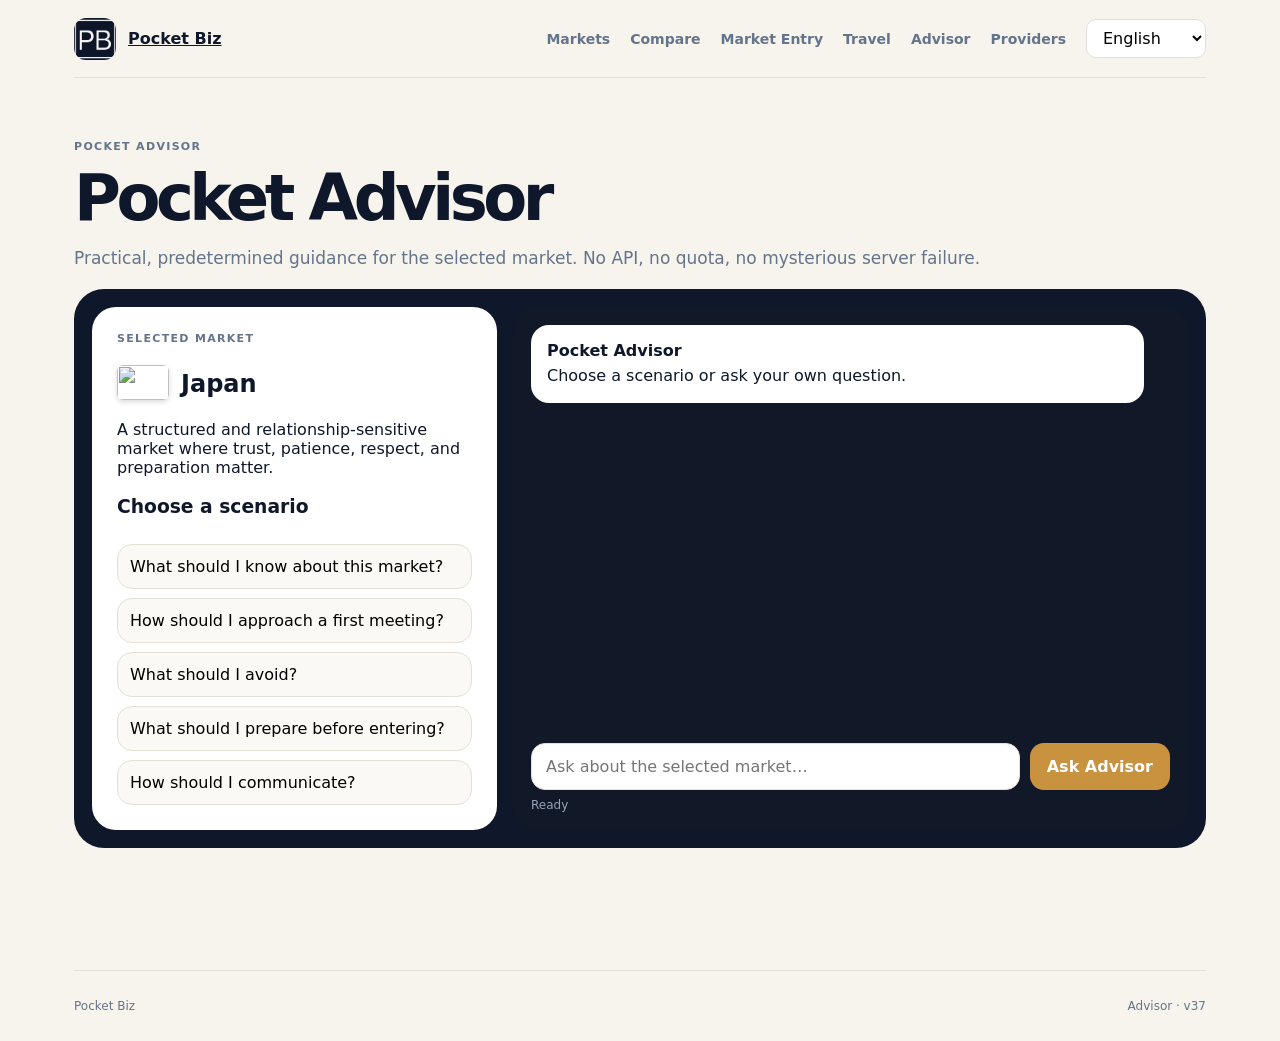
==== commit 24d17973: "Add files via upload" ====
--- a/advisor.html
+++ b/advisor.html
@@ -1,8 +1,8 @@
 <!doctype html><html lang="en"><head><meta charset="utf-8"><meta name="viewport" content="width=device-width,initial-scale=1"><title>Pocket Biz · Advisor</title><style>
-:root{--bg:#f7f3ec;--panel:#fff;--text:#181816;--muted:#756e65;--line:#e5ddd2;--accent:#c48a3a;--dark:#151513;--green:#2f9b43;--shadow:0 20px 55px rgba(28,24,18,.08)}
-*{box-sizing:border-box}html{scroll-behavior:smooth}body{margin:0;background:var(--bg);color:var(--text);font-family:Inter,ui-sans-serif,system-ui,-apple-system,BlinkMacSystemFont,"Segoe UI",sans-serif}a{color:inherit}button,input,select,textarea{font:inherit}.container{max-width:1180px;margin:auto;padding:0 24px}.nav{height:78px;display:flex;align-items:center;justify-content:space-between;border-bottom:1px solid var(--line)}.brand{display:flex;align-items:center;gap:12px;font-weight:900}.brand-mark{width:42px;height:42px;border-radius:14px;background:var(--dark);color:#fff;display:grid;place-items:center;font-size:14px}.nav-links{display:flex;align-items:center;gap:20px}.nav-links a{text-decoration:none;font-size:14px;font-weight:800;color:var(--muted)}.nav-links a:hover{color:var(--text)}.lang-toggle{border:1px solid var(--line);background:#fff;border-radius:10px;padding:8px 12px}.hero{padding:86px 0 80px;display:grid;grid-template-columns:1.1fr .9fr;gap:60px;align-items:center}.kicker,.tool-kicker{font-size:11px;text-transform:uppercase;letter-spacing:.12em;font-weight:900;color:var(--muted)}h1{font-size:clamp(52px,7vw,92px);line-height:.92;letter-spacing:-.07em;margin:16px 0}.hero p,.lead{font-size:19px;line-height:1.65;color:var(--muted);max-width:680px}.actions{display:flex;gap:10px;flex-wrap:wrap;margin-top:28px}.btn{border:0;border-radius:14px;padding:12px 17px;background:var(--dark);color:#fff;text-decoration:none;font-weight:850;cursor:pointer;display:inline-flex;align-items:center;justify-content:center}.btn.gold{background:var(--accent)}.btn.secondary{background:#fff;color:var(--text);border:1px solid var(--line)}.btn:disabled{opacity:.5;cursor:not-allowed}.section{padding:62px 0}.section-title{font-size:clamp(38px,5vw,62px);letter-spacing:-.06em;margin:0 0 12px}.sub{color:var(--muted);font-size:17px;line-height:1.6}.grid3{display:grid;grid-template-columns:repeat(3,1fr);gap:18px}.grid2{display:grid;grid-template-columns:repeat(2,1fr);gap:18px}.card,.panel{background:var(--panel);border:1px solid var(--line);border-radius:24px;padding:24px;box-shadow:0 8px 30px rgba(28,24,18,.03)}.card h3,.panel h3{margin:10px 0 10px;font-size:21px;letter-spacing:-.025em}.card p,.panel p{color:var(--muted);line-height:1.6}.market-grid{display:grid;grid-template-columns:repeat(4,1fr);gap:14px}.market-card{background:#fff;border:1px solid var(--line);border-radius:22px;padding:20px;text-decoration:none;transition:.2s;cursor:pointer}.market-card:hover{transform:translateY(-3px);box-shadow:var(--shadow);border-color:#cda36c}.market-card .name{font-weight:900;font-size:18px}.market-card .meta{color:var(--muted);font-size:13px;margin-top:5px}.pb-flag{width:34px;height:23px;object-fit:cover;border-radius:4px;display:block;margin-bottom:10px;box-shadow:0 1px 3px rgba(0,0,0,.15)}.pb-flag-lg{width:52px;height:35px;object-fit:cover;border-radius:6px;display:inline-block;vertical-align:-8px;margin-right:12px;box-shadow:0 2px 5px rgba(0,0,0,.15)}.toolbar{display:flex;gap:10px;margin:25px 0}.toolbar input,.toolbar select,.input,.select,.textarea{width:100%;border:1px solid var(--line);background:#fff;border-radius:14px;padding:13px 14px;outline:none}.toolbar input:focus,.input:focus,.textarea:focus{border-color:var(--accent)}.profile-hero{display:grid;grid-template-columns:1fr 1fr;gap:18px;align-items:stretch}.profile-title{font-size:64px;letter-spacing:-.06em;line-height:1;margin:15px 0}.chips{display:flex;gap:7px;flex-wrap:wrap;margin:18px 0}.chip{background:#f2eadf;border-radius:999px;padding:7px 11px;color:#775e42;font-size:12px;font-weight:800}.score{font-size:40px;font-weight:950;letter-spacing:-.05em}.meter{height:12px;border-radius:999px;background:#eee5d8;overflow:hidden;margin:10px 0 18px}.meter span{display:block;height:100%;background:var(--accent);border-radius:999px}.do-dont{display:grid;grid-template-columns:1fr 1fr;gap:14px}.good{background:#eaf5eb;border:1px solid #c8e5cc;border-radius:20px;padding:20px}.bad{background:#f8eeee;border:1px solid #ecd1d1;border-radius:20px;padding:20px}.good ul,.bad ul{padding-left:20px;line-height:1.7}.verified-badge{display:inline-flex;align-items:center;gap:6px;background:#e8f5ea;color:#236b31;border:1px solid #b9dfbf;border-radius:999px;padding:6px 10px;font-size:11px;font-weight:900}.check{width:16px;height:16px;border-radius:50%;background:var(--green);color:#fff;display:grid;place-items:center}.tool-grid{display:grid;grid-template-columns:repeat(3,1fr);gap:18px}.tool-result{margin-top:14px;padding:15px;background:#faf7f1;border-radius:16px}.tool-row{display:flex;justify-content:space-between;gap:14px;padding:9px 0;border-bottom:1px solid var(--line)}.tool-row:last-child{border-bottom:0}.timeline{display:grid;grid-template-columns:repeat(4,1fr);gap:14px}.step-no{width:32px;height:32px;border-radius:50%;background:var(--dark);color:#fff;display:grid;place-items:center;font-weight:900}.check-item{display:flex;gap:10px;padding:13px 0;border-bottom:1px solid var(--line)}.check-item:last-child{border-bottom:0}.check-item input{margin-top:4px}.advisor-shell{background:var(--dark);border-radius:30px;padding:18px;color:#fff}.advisor-grid{display:grid;grid-template-columns:.75fr 1.25fr;gap:16px}.advisor-intro{background:#fff;color:var(--text);border-radius:24px;padding:25px}.advisor-chat{background:#191917;border-radius:24px;padding:18px;min-height:520px;display:flex;flex-direction:column}.messages{flex:1;display:grid;gap:10px;align-content:start;overflow:auto;max-height:410px}.bubble{padding:14px 16px;border-radius:18px;line-height:1.55}.bubble.user{background:#292925;margin-left:12%}.bubble.answer{background:#fff;color:var(--text);margin-right:4%}.advisor-form{display:grid;grid-template-columns:1fr auto;gap:10px;margin-top:12px}.advisor-example{width:100%;text-align:left;background:#faf7f1;border:1px solid var(--line);border-radius:15px;padding:12px;margin-top:9px;cursor:pointer}.advisor-example:hover{border-color:var(--accent)}.status{font-size:12px;color:#bdb8b0;margin-top:8px}.cost-total{font-size:48px;font-weight:950;letter-spacing:-.06em}.cost-list{display:grid;gap:8px;margin-top:16px}.cost-line{display:grid;grid-template-columns:1fr 140px;gap:10px}.search-box{display:flex;gap:10px}.source{font-size:12px;color:var(--muted);margin-top:10px}.footer{border-top:1px solid var(--line);padding:28px 0;margin-top:60px;color:var(--muted);font-size:12px;display:flex;justify-content:space-between}@media(max-width:900px){.hero,.profile-hero,.advisor-grid{grid-template-columns:1fr}.grid3,.tool-grid{grid-template-columns:1fr 1fr}.market-grid{grid-template-columns:1fr 1fr}.timeline{grid-template-columns:1fr 1fr}}@media(max-width:620px){.nav-links a{display:none}.grid3,.grid2,.tool-grid,.market-grid,.timeline,.do-dont{grid-template-columns:1fr}.container{padding:0 16px}.hero{padding:55px 0}.profile-title{font-size:48px}.advisor-form{grid-template-columns:1fr}}
+:root{--bg:#F7F4ED;--panel:#FFFFFF;--text:#0F172A;--muted:#64748B;--line:#E5E0D6;--accent:#C9923E;--dark:#0F172A;--green:#16805C;--shadow:0 20px 55px rgba(15,23,42,.08)}
+*{box-sizing:border-box}html{scroll-behavior:smooth}body{margin:0;background:var(--bg);color:var(--text);font-family:Inter,ui-sans-serif,system-ui,-apple-system,BlinkMacSystemFont,"Segoe UI",sans-serif}a{color:inherit}button,input,select,textarea{font:inherit}.container{max-width:1180px;margin:auto;padding:0 24px}.nav{height:78px;display:flex;align-items:center;justify-content:space-between;border-bottom:1px solid var(--line)}.brand{display:flex;align-items:center;gap:12px;font-weight:900}.brand-mark{width:42px;height:42px;border-radius:12px;background:var(--dark);color:#fff;display:grid;place-items:center;font-size:14px;overflow:hidden}.brand-mark img{width:100%;height:100%;display:block;object-fit:cover}.nav-links{display:flex;align-items:center;gap:20px}.nav-links a{text-decoration:none;font-size:14px;font-weight:800;color:var(--muted)}.nav-links a:hover{color:var(--text)}.lang-toggle{border:1px solid var(--line);background:#fff;border-radius:10px;padding:8px 12px}.hero{padding:86px 0 80px;display:grid;grid-template-columns:1.1fr .9fr;gap:60px;align-items:center}.kicker,.tool-kicker{font-size:11px;text-transform:uppercase;letter-spacing:.12em;font-weight:900;color:var(--muted)}h1{font-size:clamp(52px,7vw,92px);line-height:.92;letter-spacing:-.07em;margin:16px 0}.hero p,.lead{font-size:19px;line-height:1.65;color:var(--muted);max-width:680px}.actions{display:flex;gap:10px;flex-wrap:wrap;margin-top:28px}.btn{border:0;border-radius:14px;padding:12px 17px;background:var(--dark);color:#fff;text-decoration:none;font-weight:850;cursor:pointer;display:inline-flex;align-items:center;justify-content:center}.btn.gold{background:var(--accent)}.btn.secondary{background:#fff;color:var(--text);border:1px solid var(--line)}.btn:disabled{opacity:.5;cursor:not-allowed}.section{padding:62px 0}.section-title{font-size:clamp(38px,5vw,62px);letter-spacing:-.06em;margin:0 0 12px}.sub{color:var(--muted);font-size:17px;line-height:1.6}.grid3{display:grid;grid-template-columns:repeat(3,1fr);gap:18px}.grid2{display:grid;grid-template-columns:repeat(2,1fr);gap:18px}.card,.panel{background:var(--panel);border:1px solid var(--line);border-radius:24px;padding:24px;box-shadow:0 8px 30px rgba(15,23,42,.03)}.card h3,.panel h3{margin:10px 0 10px;font-size:21px;letter-spacing:-.025em}.card p,.panel p{color:var(--muted);line-height:1.6}.market-grid{display:grid;grid-template-columns:repeat(4,1fr);gap:14px}.market-card{background:#fff;border:1px solid var(--line);border-radius:22px;padding:20px;text-decoration:none;transition:.2s;cursor:pointer}.market-card:hover{transform:translateY(-3px);box-shadow:var(--shadow);border-color:#D6B07A}.market-card .name{font-weight:900;font-size:18px}.market-card .meta{color:var(--muted);font-size:13px;margin-top:5px}.pb-flag{width:34px;height:23px;object-fit:cover;border-radius:4px;display:block;margin-bottom:10px;box-shadow:0 1px 3px rgba(0,0,0,.15)}.pb-flag-lg{width:52px;height:35px;object-fit:cover;border-radius:6px;display:inline-block;vertical-align:-8px;margin-right:12px;box-shadow:0 2px 5px rgba(0,0,0,.15)}.toolbar{display:flex;gap:10px;margin:25px 0}.toolbar input,.toolbar select,.input,.select,.textarea{width:100%;border:1px solid var(--line);background:#fff;border-radius:14px;padding:13px 14px;outline:none}.toolbar input:focus,.input:focus,.textarea:focus{border-color:var(--accent)}.profile-hero{display:grid;grid-template-columns:1fr 1fr;gap:18px;align-items:stretch}.profile-title{font-size:64px;letter-spacing:-.06em;line-height:1;margin:15px 0}.chips{display:flex;gap:7px;flex-wrap:wrap;margin:18px 0}.chip{background:#F1ECE2;border-radius:999px;padding:7px 11px;color:#6B5538;font-size:12px;font-weight:800}.score{font-size:40px;font-weight:950;letter-spacing:-.05em}.meter{height:12px;border-radius:999px;background:#E8E3D9;overflow:hidden;margin:10px 0 18px}.meter span{display:block;height:100%;background:var(--accent);border-radius:999px}.do-dont{display:grid;grid-template-columns:1fr 1fr;gap:14px}.good{background:#E8F5EF;border:1px solid #B8DDCC;border-radius:20px;padding:20px}.bad{background:#F8EEEE;border:1px solid #E8CFCF;border-radius:20px;padding:20px}.good ul,.bad ul{padding-left:20px;line-height:1.7}.verified-badge{display:inline-flex;align-items:center;gap:6px;background:#E8F5EF;color:#166A4D;border:1px solid #B8DDCC;border-radius:999px;padding:6px 10px;font-size:11px;font-weight:900}.check{width:16px;height:16px;border-radius:50%;background:var(--green);color:#fff;display:grid;place-items:center}.tool-grid{display:grid;grid-template-columns:repeat(3,1fr);gap:18px}.tool-result{margin-top:14px;padding:15px;background:#FBF9F5;border-radius:16px}.tool-row{display:flex;justify-content:space-between;gap:14px;padding:9px 0;border-bottom:1px solid var(--line)}.tool-row:last-child{border-bottom:0}.timeline{display:grid;grid-template-columns:repeat(4,1fr);gap:14px}.step-no{width:32px;height:32px;border-radius:50%;background:var(--dark);color:#fff;display:grid;place-items:center;font-weight:900}.check-item{display:flex;gap:10px;padding:13px 0;border-bottom:1px solid var(--line)}.check-item:last-child{border-bottom:0}.check-item input{margin-top:4px}.advisor-shell{background:var(--dark);border-radius:30px;padding:18px;color:#fff}.advisor-grid{display:grid;grid-template-columns:.75fr 1.25fr;gap:16px}.advisor-intro{background:#fff;color:var(--text);border-radius:24px;padding:25px}.advisor-chat{background:#111827;border-radius:24px;padding:18px;min-height:520px;display:flex;flex-direction:column}.messages{flex:1;display:grid;gap:10px;align-content:start;overflow:auto;max-height:410px}.bubble{padding:14px 16px;border-radius:18px;line-height:1.55}.bubble.user{background:#1E293B;margin-left:12%}.bubble.answer{background:#fff;color:var(--text);margin-right:4%}.advisor-form{display:grid;grid-template-columns:1fr auto;gap:10px;margin-top:12px}.advisor-example{width:100%;text-align:left;background:#FBF9F5;border:1px solid var(--line);border-radius:15px;padding:12px;margin-top:9px;cursor:pointer}.advisor-example:hover{border-color:var(--accent)}.status{font-size:12px;color:#94A3B8;margin-top:8px}.cost-total{font-size:48px;font-weight:950;letter-spacing:-.06em}.cost-list{display:grid;gap:8px;margin-top:16px}.cost-line{display:grid;grid-template-columns:1fr 140px;gap:10px}.search-box{display:flex;gap:10px}.source{font-size:12px;color:var(--muted);margin-top:10px}.footer{border-top:1px solid var(--line);padding:28px 0;margin-top:60px;color:var(--muted);font-size:12px;display:flex;justify-content:space-between}@media(max-width:900px){.hero,.profile-hero,.advisor-grid{grid-template-columns:1fr}.grid3,.tool-grid{grid-template-columns:1fr 1fr}.market-grid{grid-template-columns:1fr 1fr}.timeline{grid-template-columns:1fr 1fr}}@media(max-width:620px){.nav-links a{display:none}.grid3,.grid2,.tool-grid,.market-grid,.timeline,.do-dont{grid-template-columns:1fr}.container{padding:0 16px}.hero{padding:55px 0}.profile-title{font-size:48px}.advisor-form{grid-template-columns:1fr}}
 </style></head><body><div class="container">
-<nav class="nav"><a class="brand" href="index.html"><span class="brand-mark">PB</span><span>Pocket Biz</span></a><div class="nav-links"><a href="markets.html">Markets</a><a href="compare.html">Compare</a><a href="market-entry.html">Market Entry</a><a href="travel.html">Travel</a><a href="advisor.html">Advisor</a><a href="providers.html">Providers</a><select id="languageSelect" class="lang-toggle"><option value="en">English</option><option value="ja">日本語</option><option value="el">Ελληνικά</option></select></div></nav>
+<nav class="nav"><a class="brand" href="index.html"><span class="brand-mark"><img src="pocket-biz-logo.png" alt="Pocket Biz"></span><span>Pocket Biz</span></a><div class="nav-links"><a href="markets.html">Markets</a><a href="compare.html">Compare</a><a href="market-entry.html">Market Entry</a><a href="travel.html">Travel</a><a href="advisor.html">Advisor</a><a href="providers.html">Providers</a><select id="languageSelect" class="lang-toggle"><option value="en">English</option><option value="ja">日本語</option><option value="el">Ελληνικά</option></select></div></nav>
 <section class="section"><div class="kicker">POCKET ADVISOR</div><h1 style="font-size:64px">Pocket Advisor</h1><p class="sub">Practical, predetermined guidance for the selected market. No API, no quota, no mysterious server failure.</p><div class="advisor-shell"><div class="advisor-grid"><div class="advisor-intro"><div id="selectedMarket"></div><h3>Choose a scenario</h3><button class="advisor-example" data-type="general">What should I know about this market?</button><button class="advisor-example" data-type="meeting">How should I approach a first meeting?</button><button class="advisor-example" data-type="avoid">What should I avoid?</button><button class="advisor-example" data-type="entry">What should I prepare before entering?</button><button class="advisor-example" data-type="communication">How should I communicate?</button></div><div class="advisor-chat"><div id="messages" class="messages"><div class="bubble answer"><b>Pocket Advisor</b><br>Choose a scenario or ask your own question.</div></div><div class="advisor-form"><input id="question" class="input" placeholder="Ask about the selected market…"><button id="ask" class="btn gold" type="button">Ask Advisor</button></div><div id="status" class="status">Ready</div></div></div></div></section><footer class="footer"><span>Pocket Biz</span><span>Advisor · v37</span></footer></div>
 <script>
 const DATA = {"countries": [{"code": "JP", "flag": "🇯🇵", "difficulty": 8, "opportunity": 9, "contacts": 12, "region": {"en": "Asia", "ja": "アジア", "el": "Ασία"}, "name": {"en": "Japan", "ja": "日本", "el": "Ιαπωνία"}, "tags": {"en": ["Formal", "Indirect", "Consensus"], "ja": ["フォーマル", "間接的", "合意重視"], "el": ["Τυπική", "Έμμεση", "Συναίνεση"]}, "summary": {"en": "A structured and relationship-sensitive market where trust, patience, respect, and preparation matter.", "ja": "信頼、忍耐、敬意、準備が重要な、構造的で関係性を重視する市場です。", "el": "Μια δομημένη αγορά όπου η εμπιστοσύνη, η υπομονή, ο σεβασμός και η προετοιμασία παίζουν σημαντικό ρόλο."}, "culture": {"en": "Communication is often indirect. Group consensus can be important before final decisions.", "ja": "コミュニケーションは間接的なことが多く、最終決定には合意形成が重要です。", "el": "Η επικοινωνία είναι συχνά έμμεση. Η ομαδική συναίνεση μπορεί να είναι σημαντική πριν από τις τελικές αποφάσεις."}, "etiquette": {"en": "Business cards, polite introductions, punctuality, and careful listening are important.", "ja": "名刺、礼儀正しい挨拶、時間厳守、丁寧に聞く姿勢が重要です。", "el": "Οι επαγγελματικές κάρτες, οι ευγενικές συστάσεις, η συνέπεια στην ώρα και η προσεκτική ακρόαση είναι σημαντικά."}, "laws": {"en": "Company setup and visas require careful preparation.", "ja": "会社設立やビザには慎重な準備が必要です。", "el": "Η ίδρυση εταιρείας και οι βίζες απαιτούν προσεκτική προετοιμασία."}, "market": {"en": "Technology, manufacturing, robotics, gaming, design, food, tourism, and premium consumer products.", "ja": "テクノロジー、製造、ロボット、ゲーム、デザイン、食品、観光、高付加価値消費財。", "el": "Τεχνολογία, μεταποίηση, ρομποτική, gaming, design, τρόφιμα, τουρισμός και premium καταναλωτικά προϊόντα."}, "dos": {"en": ["Bring business cards.", "Be punctual.", "Build trust before pushing decisions."], "ja": ["名刺を持参する。", "時間を守る。", "決定を急がず信頼を築く。"], "el": ["Να έχεις επαγγελματικές κάρτες.", "Να είσαι στην ώρα σου.", "Χτίσε εμπιστοσύνη πριν πιέσεις για αποφάσεις."]}, "donts": {"en": ["Do not publicly embarrass someone.", "Do not rush consensus.", "Do not mistake silence for agreement."], "ja": ["人前で相手に恥をかかせない。", "合意形成を急がない。", "沈黙を同意と決めつけない。"], "el": ["Μην φέρνεις κάποιον σε δύσκολη θέση δημόσια.", "Μην βιάζεις τη συναίνεση.", "Μην θεωρείς ότι η σιωπή σημαίνει συμφωνία."]}}, {"code": "GR", "flag": "🇬🇷", "difficulty": 4, "opportunity": 6, "contacts": 5, "region": {"en": "Europe", "ja": "ヨーロッパ", "el": "Ευρώπη"}, "name": {"en": "Greece", "ja": "ギリシャ", "el": "Ελλάδα"}, "tags": {"en": ["Relationship-led", "Flexible", "Trust-based"], "ja": ["関係重視", "柔軟", "信頼重視"], "el": ["Σχέσεις", "Ευελιξία", "Εμπιστοσύνη"]}, "summary": {"en": "A relationship-oriented market where personal trust, conversation, and networks often matter deeply.", "ja": "個人的な信頼、会話、人脈が大きな意味を持つ関係重視の市場です。", "el": "Μια αγορά όπου οι σχέσεις, η προσωπική εμπιστοσύνη, η συζήτηση και τα δίκτυα παίζουν μεγάλο ρόλο."}, "culture": {"en": "Communication can be expressive and personal.", "ja": "コミュニケーションは表現豊かで個人的です。", "el": "Η επικοινωνία μπορεί να είναι εκφραστική και προσωπική."}, "etiquette": {"en": "Expect conversation before business. Coffee meetings and introductions can help.", "ja": "商談前の会話が重要です。コーヒーでの面談や紹介が役立ちます。", "el": "Περίμενε συζήτηση πριν το καθαρό business. Οι καφέδες και οι συστάσεις συχνά βοηθούν."}, "laws": {"en": "Bureaucracy can be slow. Company setup and tax obligations require attention.", "ja": "手続きに時間がかかる場合があります。会社設立と税務には注意が必要です。", "el": "Η γραφειοκρατία μπορεί να είναι αργή. Η ίδρυση εταιρείας και οι φορολογικές υποχρεώσεις χρειάζονται προσοχή."}, "market": {"en": "Tourism, food, shipping, energy, real estate, hospitality, and local services.", "ja": "観光、食品、海運、エネルギー、不動産、ホスピタリティ、地域サービス。", "el": "Τουρισμός, τρόφιμα, ναυτιλία, ενέργεια, ακίνητα, φιλοξενία και τοπικές υπηρεσίες."}, "dos": {"en": ["Build personal trust.", "Confirm details in writing.", "Be patient with bureaucracy."], "ja": ["信頼を築く。", "詳細を書面で確認する。", "手続きには忍耐を持つ。"], "el": ["Χτίσε προσωπική εμπιστοσύνη.", "Επιβεβαίωσε λεπτομέρειες γραπτώς.", "Να έχεις υπομονή με τη γραφειοκρατία."]}, "donts": {"en": ["Do not rely only on verbal agreements.", "Do not ignore relationships.", "Do not expect everything instantly."], "ja": ["口約束だけに頼らない。", "関係性を軽視しない。", "すべてがすぐ進むと期待しない。"], "el": ["Μη βασίζεσαι μόνο σε προφορικές συμφωνίες.", "Μην αγνοείς τις σχέσεις.", "Μην περιμένεις όλα να γίνουν αμέσως."]}}, {"code": "SE", "flag": "🇸🇪", "difficulty": 5, "opportunity": 7, "contacts": 7, "region": {"en": "Europe", "ja": "ヨーロッパ", "el": "Ευρώπη"}, "name": {"en": "Sweden", "ja": "スウェーデン", "el": "Σουηδία"}, "tags": {"en": ["Flat hierarchy", "Direct", "Consensus"], "ja": ["フラット", "直接的", "合意重視"], "el": ["Χαμηλή ιεραρχία", "Άμεση", "Συναίνεση"]}, "summary": {"en": "A transparent, structured market with low hierarchy, strong planning, and high expectations for reliability.", "ja": "階層が低く、計画性と信頼性が重視される透明性の高い市場です。", "el": "Μια διαφανής και δομημένη αγορά με χαμηλή ιεραρχία, ισχυρό προγραμματισμό και υψηλές απαιτήσεις αξιοπιστίας."}, "culture": {"en": "Communication is direct but calm. Teams value equality, planning, and consensus.", "ja": "コミュニケーションは直接的ですが落ち着いています。平等、計画、合意が重視されます。", "el": "Η επικοινωνία είναι άμεση αλλά ήρεμη. Οι ομάδες δίνουν αξία στην ισότητα, τον προγραμματισμό και τη συναίνεση."}, "etiquette": {"en": "Be on time. Keep meetings focused. Avoid aggressive selling.", "ja": "時間を守り、会議は簡潔に。強引な営業は避けるべきです。", "el": "Να είσαι στην ώρα σου. Κράτα τα meetings συγκεντρωμένα. Απόφυγε το επιθετικό selling."}, "laws": {"en": "Employment protection, tax rules, and registration are structured.", "ja": "雇用保護、税制、事業登録が整備されています。", "el": "Η προστασία εργασίας, οι φορολογικοί κανόνες και οι εγγραφές είναι δομημένα."}, "market": {"en": "Sustainability, tech, gaming, engineering, design, health, and digital services.", "ja": "サステナビリティ、テック、ゲーム、工学、デザイン、医療、デジタルサービス。", "el": "Βιωσιμότητα, τεχνολογία, gaming, engineering, design, υγεία και ψηφιακές υπηρεσίες."}, "dos": {"en": ["Be punctual.", "Use factual communication.", "Respect work-life boundaries."], "ja": ["時間を守る。", "事実ベースで説明する。", "仕事と私生活の境界を尊重する。"], "el": ["Να είσαι συνεπής στην ώρα.", "Χρησιμοποίησε τεκμηριωμένη επικοινωνία.", "Σεβάσου τα όρια εργασίας και προσωπικής ζωής."]}, "donts": {"en": ["Do not oversell aggressively.", "Do not ignore planning.", "Do not act superior because of title."], "ja": ["強引に売り込まない。", "計画を軽視しない。", "肩書きで偉そうにしない。"], "el": ["Μην κάνεις επιθετικό overselling.", "Μην αγνοείς τον προγραμματισμό.", "Μην φέρεσαι ανώτερα λόγω τίτλου."]}}, {"code": "DE", "flag": "🇩🇪", "difficulty": 6, "opportunity": 8, "contacts": 8, "region": {"en": "Europe", "ja": "ヨーロッパ", "el": "Ευρώπη"}, "name": {"en": "Germany", "ja": "ドイツ", "el": "Γερμανία"}, "tags": {"en": ["Structured", "Direct", "Rule-based"], "ja": ["構造的", "直接的", "ルール重視"], "el": ["Δομημένη", "Άμεση", "Κανόνες"]}, "summary": {"en": "Germany is an important market with its own culture, regulations, opportunities, and local business expectations.", "ja": "ドイツは独自の文化、規制、機会、現地ビジネス慣習を持つ重要な市場です。", "el": "Η αγορά Γερμανία έχει δική της κουλτούρα, κανονισμούς, ευκαιρίες και τοπικές επιχειρηματικές προσδοκίες."}, "culture": {"en": "Understand communication style, hierarchy, trust-building, and meeting expectations before entering.", "ja": "参入前に、コミュニケーションスタイル、階層、信頼構築、会議の期待を理解する必要があります。", "el": "Πριν την είσοδο, χρειάζεται κατανόηση επικοινωνίας, ιεραρχίας, εμπιστοσύνης και προσδοκιών στα meetings."}, "etiquette": {"en": "Prepare for local meeting norms, introductions, punctuality, and negotiation behavior.", "ja": "現地の会議マナー、紹介、時間感覚、交渉行動に備えましょう。", "el": "Προετοιμάσου για τοπικά meeting norms, συστάσεις, συνέπεια στην ώρα και διαπραγματεύσεις."}, "laws": {"en": "Legal setup, tax, permits, and employment rules should be checked with local professionals.", "ja": "法務セットアップ、税務、許認可、雇用ルールは現地専門家に確認するべきです。", "el": "Νομικό setup, φορολογία, άδειες και εργατικοί κανόνες πρέπει να ελεγχθούν με τοπικούς ειδικούς."}, "market": {"en": "Market research, local partners, customer behavior, and distribution channels are key.", "ja": "市場調査、現地パートナー、消費者行動、流通チャネルが重要です。", "el": "Έρευνα αγοράς, τοπικοί συνεργάτες, συμπεριφορά πελατών και κανάλια διανομής είναι κρίσιμα."}, "dos": {"en": ["Research local rules.", "Find reliable contacts.", "Validate demand before expanding."], "ja": ["現地ルールを調査する。", "信頼できる連絡先を見つける。", "拡大前に需要を検証する。"], "el": ["Έλεγξε τοπικούς κανόνες.", "Βρες αξιόπιστες επαφές.", "Κάνε validation ζήτησης πριν επεκταθείς."]}, "donts": {"en": ["Do not assume your home market rules apply.", "Do not ignore cultural expectations.", "Do not enter without local support."], "ja": ["自国のルールが通用すると考えない。", "文化的期待を無視しない。", "現地支援なしで参入しない。"], "el": ["Μην θεωρείς ότι ισχύουν οι κανόνες της δικής σου αγοράς.", "Μην αγνοείς πολιτισμικές προσδοκίες.", "Μην μπαίνεις χωρίς τοπική υποστήριξη."]}}, {"code": "AE", "flag": "🇦🇪", "difficulty": 7, "opportunity": 9, "contacts": 9, "region": {"en": "Middle East", "ja": "中東", "el": "Μέση Ανατολή"}, "name": {"en": "UAE", "ja": "UAE", "el": "ΗΑΕ"}, "tags": {"en": ["Formal", "Network-led", "Fast-growing"], "ja": ["フォーマル", "人脈重視", "成長市場"], "el": ["Τυπική", "Δίκτυα", "Ταχεία ανάπτυξη"]}, "summary": {"en": "UAE is an important market with its own culture, regulations, opportunities, and local business expectations.", "ja": "UAEは独自の文化、規制、機会、現地ビジネス慣習を持つ重要な市場です。", "el": "Η αγορά ΗΑΕ έχει δική της κουλτούρα, κανονισμούς, ευκαιρίες και τοπικές επιχειρηματικές προσδοκίες."}, "culture": {"en": "Understand communication style, hierarchy, trust-building, and meeting expectations before entering.", "ja": "参入前に、コミュニケーションスタイル、階層、信頼構築、会議の期待を理解する必要があります。", "el": "Πριν την είσοδο, χρειάζεται κατανόηση επικοινωνίας, ιεραρχίας, εμπιστοσύνης και προσδοκιών στα meetings."}, "etiquette": {"en": "Prepare for local meeting norms, introductions, punctuality, and negotiation behavior.", "ja": "現地の会議マナー、紹介、時間感覚、交渉行動に備えましょう。", "el": "Προετοιμάσου για τοπικά meeting norms, συστάσεις, συνέπεια στην ώρα και διαπραγματεύσεις."}, "laws": {"en": "Legal setup, tax, permits, and employment rules should be checked with local professionals.", "ja": "法務セットアップ、税務、許認可、雇用ルールは現地専門家に確認するべきです。", "el": "Νομικό setup, φορολογία, άδειες και εργατικοί κανόνες πρέπει να ελεγχθούν με τοπικούς ειδικούς."}, "market": {"en": "Market research, local partners, customer behavior, and distribution channels are key.", "ja": "市場調査、現地パートナー、消費者行動、流通チャネルが重要です。", "el": "Έρευνα αγοράς, τοπικοί συνεργάτες, συμπεριφορά πελατών και κανάλια διανομής είναι κρίσιμα."}, "dos": {"en": ["Research local rules.", "Find reliable contacts.", "Validate demand before expanding."], "ja": ["現地ルールを調査する。", "信頼できる連絡先を見つける。", "拡大前に需要を検証する。"], "el": ["Έλεγξε τοπικούς κανόνες.", "Βρες αξιόπιστες επαφές.", "Κάνε validation ζήτησης πριν επεκταθείς."]}, "donts": {"en": ["Do not assume your home market rules apply.", "Do not ignore cultural expectations.", "Do not enter without local support."], "ja": ["自国のルールが通用すると考えない。", "文化的期待を無視しない。", "現地支援なしで参入しない。"], "el": ["Μην θεωρείς ότι ισχύουν οι κανόνες της δικής σου αγοράς.", "Μην αγνοείς πολιτισμικές προσδοκίες.", "Μην μπαίνεις χωρίς τοπική υποστήριξη."]}}, {"code": "US", "flag": "🇺🇸", "difficulty": 5, "opportunity": 9, "contacts": 11, "region": {"en": "North America", "ja": "北米", "el": "Βόρεια Αμερική"}, "name": {"en": "United States", "ja": "アメリカ", "el": "Ηνωμένες Πολιτείες"}, "tags": {"en": ["Direct", "Fast-paced", "Pitch-oriented"], "ja": ["直接的", "スピード重視", "ピッチ重視"], "el": ["Άμεση", "Γρήγορη", "Pitch"]}, "summary": {"en": "United States is an important market with its own culture, regulations, opportunities, and local business expectations.", "ja": "アメリカは独自の文化、規制、機会、現地ビジネス慣習を持つ重要な市場です。", "el": "Η αγορά Ηνωμένες Πολιτείες έχει δική της κουλτούρα, κανονισμούς, ευκαιρίες και τοπικές επιχειρηματικές προσδοκίες."}, "culture": {"en": "Understand communication style, hierarchy, trust-building, and meeting expectations before entering.", "ja": "参入前に、コミュニケーションスタイル、階層、信頼構築、会議の期待を理解する必要があります。", "el": "Πριν την είσοδο, χρειάζεται κατανόηση επικοινωνίας, ιεραρχίας, εμπιστοσύνης και προσδοκιών στα meetings."}, "etiquette": {"en": "Prepare for local meeting norms, introductions, punctuality, and negotiation behavior.", "ja": "現地の会議マナー、紹介、時間感覚、交渉行動に備えましょう。", "el": "Προετοιμάσου για τοπικά meeting norms, συστάσεις, συνέπεια στην ώρα και διαπραγματεύσεις."}, "laws": {"en": "Legal setup, tax, permits, and employment rules should be checked with local professionals.", "ja": "法務セットアップ、税務、許認可、雇用ルールは現地専門家に確認するべきです。", "el": "Νομικό setup, φορολογία, άδειες και εργατικοί κανόνες πρέπει να ελεγχθούν με τοπικούς ειδικούς."}, "market": {"en": "Market research, local partners, customer behavior, and distribution channels are key.", "ja": "市場調査、現地パートナー、消費者行動、流通チャネルが重要です。", "el": "Έρευνα αγοράς, τοπικοί συνεργάτες, συμπεριφορά πελατών και κανάλια διανομής είναι κρίσιμα."}, "dos": {"en": ["Research local rules.", "Find reliable contacts.", "Validate demand before expanding."], "ja": ["現地ルールを調査する。", "信頼できる連絡先を見つける。", "拡大前に需要を検証する。"], "el": ["Έλεγξε τοπικούς κανόνες.", "Βρες αξιόπιστες επαφές.", "Κάνε validation ζήτησης πριν επεκταθείς."]}, "donts": {"en": ["Do not assume your home market rules apply.", "Do not ignore cultural expectations.", "Do not enter without local support."], "ja": ["自国のルールが通用すると考えない。", "文化的期待を無視しない。", "現地支援なしで参入しない。"], "el": ["Μην θεωρείς ότι ισχύουν οι κανόνες της δικής σου αγοράς.", "Μην αγνοείς πολιτισμικές προσδοκίες.", "Μην μπαίνεις χωρίς τοπική υποστήριξη."]}}, {"code": "CN", "flag": "🇨🇳", "difficulty": 8, "opportunity": 9, "contacts": 10, "region": {"en": "Asia", "ja": "アジア", "el": "Ασία"}, "name": {"en": "China", "ja": "中国", "el": "Κίνα"}, "tags": {"en": ["Relationship-based", "Hierarchical", "Scale-driven"], "ja": ["関係重視", "階層的", "規模重視"], "el": ["Σχέσεις", "Ιεραρχία", "Κλίμακα"]}, "summary": {"en": "China is an important market with its own culture, regulations, opportunities, and local business expectations.", "ja": "中国は独自の文化、規制、機会、現地ビジネス慣習を持つ重要な市場です。", "el": "Η αγορά Κίνα έχει δική της κουλτούρα, κανονισμούς, ευκαιρίες και τοπικές επιχειρηματικές προσδοκίες."}, "culture": {"en": "Understand communication style, hierarchy, trust-building, and meeting expectations before entering.", "ja": "参入前に、コミュニケーションスタイル、階層、信頼構築、会議の期待を理解する必要があります。", "el": "Πριν την είσοδο, χρειάζεται κατανόηση επικοινωνίας, ιεραρχίας, εμπιστοσύνης και προσδοκιών στα meetings."}, "etiquette": {"en": "Prepare for local meeting norms, introductions, punctuality, and negotiation behavior.", "ja": "現地の会議マナー、紹介、時間感覚、交渉行動に備えましょう。", "el": "Προετοιμάσου για τοπικά meeting norms, συστάσεις, συνέπεια στην ώρα και διαπραγματεύσεις."}, "laws": {"en": "Legal setup, tax, permits, and employment rules should be checked with local professionals.", "ja": "法務セットアップ、税務、許認可、雇用ルールは現地専門家に確認するべきです。", "el": "Νομικό setup, φορολογία, άδειες και εργατικοί κανόνες πρέπει να ελεγχθούν με τοπικούς ειδικούς."}, "market": {"en": "Market research, local partners, customer behavior, and distribution channels are key.", "ja": "市場調査、現地パートナー、消費者行動、流通チャネルが重要です。", "el": "Έρευνα αγοράς, τοπικοί συνεργάτες, συμπεριφορά πελατών και κανάλια διανομής είναι κρίσιμα."}, "dos": {"en": ["Research local rules.", "Find reliable contacts.", "Validate demand before expanding."], "ja": ["現地ルールを調査する。", "信頼できる連絡先を見つける。", "拡大前に需要を検証する。"], "el": ["Έλεγξε τοπικούς κανόνες.", "Βρες αξιόπιστες επαφές.", "Κάνε validation ζήτησης πριν επεκταθείς."]}, "donts": {"en": ["Do not assume your home market rules apply.", "Do not ignore cultural expectations.", "Do not enter without local support."], "ja": ["自国のルールが通用すると考えない。", "文化的期待を無視しない。", "現地支援なしで参入しない。"], "el": ["Μην θεωρείς ότι ισχύουν οι κανόνες της δικής σου αγοράς.", "Μην αγνοείς πολιτισμικές προσδοκίες.", "Μην μπαίνεις χωρίς τοπική υποστήριξη."]}}, {"code": "KR", "flag": "🇰🇷", "difficulty": 7, "opportunity": 8, "contacts": 6, "region": {"en": "Asia", "ja": "アジア", "el": "Ασία"}, "name": {"en": "South Korea", "ja": "韓国", "el": "Νότια Κορέα"}, "tags": {"en": ["Fast-paced", "Hierarchical", "Tech-forward"], "ja": ["スピード重視", "階層的", "テック志向"], "el": ["Γρήγορη", "Ιεραρχική", "Τεχνολογία"]}, "summary": {"en": "South Korea is an important market with its own culture, regulations, opportunities, and local business expectations.", "ja": "韓国は独自の文化、規制、機会、現地ビジネス慣習を持つ重要な市場です。", "el": "Η αγορά Νότια Κορέα έχει δική της κουλτούρα, κανονισμούς, ευκαιρίες και τοπικές επιχειρηματικές προσδοκίες."}, "culture": {"en": "Understand communication style, hierarchy, trust-building, and meeting expectations before entering.", "ja": "参入前に、コミュニケーションスタイル、階層、信頼構築、会議の期待を理解する必要があります。", "el": "Πριν την είσοδο, χρειάζεται κατανόηση επικοινωνίας, ιεραρχίας, εμπιστοσύνης και προσδοκιών στα meetings."}, "etiquette": {"en": "Prepare for local meeting norms, introductions, punctuality, and negotiation behavior.", "ja": "現地の会議マナー、紹介、時間感覚、交渉行動に備えましょう。", "el": "Προετοιμάσου για τοπικά meeting norms, συστάσεις, συνέπεια στην ώρα και διαπραγματεύσεις."}, "laws": {"en": "Legal setup, tax, permits, and employment rules should be checked with local professionals.", "ja": "法務セットアップ、税務、許認可、雇用ルールは現地専門家に確認するべきです。", "el": "Νομικό setup, φορολογία, άδειες και εργατικοί κανόνες πρέπει να ελεγχθούν με τοπικούς ειδικούς."}, "market": {"en": "Market research, local partners, customer behavior, and distribution channels are key.", "ja": "市場調査、現地パートナー、消費者行動、流通チャネルが重要です。", "el": "Έρευνα αγοράς, τοπικοί συνεργάτες, συμπεριφορά πελατών και κανάλια διανομής είναι κρίσιμα."}, "dos": {"en": ["Research local rules.", "Find reliable contacts.", "Validate demand before expanding."], "ja": ["現地ルールを調査する。", "信頼できる連絡先を見つける。", "拡大前に需要を検証する。"], "el": ["Έλεγξε τοπικούς κανόνες.", "Βρες αξιόπιστες επαφές.", "Κάνε validation ζήτησης πριν επεκταθείς."]}, "donts": {"en": ["Do not assume your home market rules apply.", "Do not ignore cultural expectations.", "Do not enter without local support."], "ja": ["自国のルールが通用すると考えない。", "文化的期待を無視しない。", "現地支援なしで参入しない。"], "el": ["Μην θεωρείς ότι ισχύουν οι κανόνες της δικής σου αγοράς.", "Μην αγνοείς πολιτισμικές προσδοκίες.", "Μην μπαίνεις χωρίς τοπική υποστήριξη."]}}], "ui": {"en": {"navDemo": "Demo", "navContacts": "Contacts", "navTools": "Tools", "navInterest": "Interest", "kicker": "International business preparation, made practical", "heroTitle": "Understand a market before you enter it.", "heroLead": "Pocket Biz helps entrepreneurs, professionals, and business travelers understand culture, etiquette, regulations, risks, real experiences, local contacts, costs, timelines, and official resources before entering a foreign market.", "openPreview": "Open Preview", "interested": "I'm Interested", "listCompany": "List Your Company", "starter": "starter countries", "review": "review concept", "listing": "provider listing model", "search": "Search countries or topics...", "allRegions": "All regions", "why": "Why Pocket Biz?", "whyText": "Entering a new market is difficult because essential information is scattered across legal websites, reports, blogs, country guides, and personal experiences. Pocket Biz brings the practical pieces together.", "cultureMarket": "Culture + law + market", "cultureMarketText": "Country profiles explain etiquette, regulations, opportunities, risks, mistakes, costs, and official resources.", "contactsFeature": "Market-entry contacts", "contactsFeatureText": "Local providers can apply to be listed for company setup, tax, law, translation, relocation, and market research.", "communityFeature": "Community + AI review", "communityFeatureText": "Users can submit real experiences, then AI can help filter, summarize, categorize, and flag weak or biased submissions.", "toolsTitle": "Market Entry Tools", "toolsText": "Useful sections for practical market preparation.", "riskTitle": "Risk Meter", "mistakesTitle": "Top Mistakes Foreigners Make", "costTitle": "Cost of Market Entry", "timelineTitle": "Market Entry Timeline", "checklistTitle": "Market Entry Checklist", "contactsTitle": "Market Entry Contacts", "providerTitle": "For Service Providers", "shareTitle": "Share a Country Insight", "briefTitle": "AI Country Brief", "founderTitle": "Founder Story", "interestTitle": "Interested in Pocket Biz?", "difficulty": "Difficulty", "cultureDifficulty": "Culture Difficulty", "opportunity": "Opportunity", "contacts": "Contacts", "bestFor": "Best for", "marketPrep": "Market preparation", "businessGuide": "Business guide", "culture": "Culture", "etiquette": "Etiquette", "law": "Law basics", "market": "Market", "do": "Do", "dont": "Don't", "footer": "Culture • Law • Market • Contacts • AI Review"}, "ja": {"navDemo": "デモ", "navContacts": "連絡先", "navTools": "ツール", "navInterest": "興味あり", "kicker": "国際ビジネス準備を、実用的に", "heroTitle": "市場に参入する前に、その市場を理解する。", "heroLead": "Pocket Bizは、起業家、ビジネスパーソン、出張者が海外市場に入る前に、文化、マナー、規制、リスク、実体験、現地連絡先、費用、タイムライン、公式情報を理解するためのプラットフォームです。", "openPreview": "プレビューを見る", "interested": "興味があります", "listCompany": "会社を掲載する", "starter": "初期対応国", "review": "レビュー構想", "listing": "掲載モデル", "search": "国やトピックを検索...", "allRegions": "すべての地域", "why": "なぜPocket Bizか？", "whyText": "新しい市場への参入は簡単ではありません。重要な情報は法律サイト、レポート、ブログ、国別ガイド、個人の経験に分散しています。Pocket Bizは、それらの実用的な情報を一つにまとめます。", "cultureMarket": "文化・法律・市場", "cultureMarketText": "国別プロフィールでは、マナー、規制、機会、リスク、失敗例、コスト、公式情報を説明します。", "contactsFeature": "市場参入の連絡先", "contactsFeatureText": "会社設立、税務、法律、翻訳、移住、市場調査を支援する現地プロバイダーを掲載できます。", "communityFeature": "コミュニティ + AIレビュー", "communityFeatureText": "ユーザーが実体験を投稿し、AIが内容を確認、要約、分類し、弱い情報や偏った投稿を検出できます。", "toolsTitle": "市場参入ツール", "toolsText": "実用的な市場準備のためのセクションです。", "riskTitle": "例：日本のリスクメーター", "mistakesTitle": "外国人がしやすい失敗", "costTitle": "市場参入コスト", "timelineTitle": "市場参入タイムライン", "checklistTitle": "市場参入チェックリスト", "contactsTitle": "市場参入の連絡先", "providerTitle": "サービス提供者向け", "shareTitle": "国別インサイトを共有", "briefTitle": "AIカントリーブリーフ", "founderTitle": "創業ストーリー", "interestTitle": "Pocket Bizに興味がありますか？", "difficulty": "難易度", "cultureDifficulty": "文化難易度", "opportunity": "機会", "contacts": "連絡先", "bestFor": "用途", "marketPrep": "市場参入準備", "businessGuide": "ビジネスガイド", "culture": "文化", "etiquette": "マナー", "law": "法律の基本", "market": "市場", "do": "すること", "dont": "避けること", "footer": "文化 • 法律 • 市場 • 連絡先 • AIレビュー"}, "el": {"navDemo": "Demo", "navContacts": "Επαφές", "navTools": "Εργαλεία", "navInterest": "Ενδιαφέρον", "kicker": "Πρακτική προετοιμασία για διεθνείς αγορές", "heroTitle": "Κατανόησε μια αγορά πριν μπεις σε αυτή.", "heroLead": "Το Pocket Biz βοηθά επιχειρηματίες, επαγγελματίες και business travelers να κατανοούν κουλτούρα, εθιμοτυπία, κανονισμούς, ρίσκα, πραγματικές εμπειρίες, τοπικές επαφές, κόστη, timelines και επίσημες πηγές πριν μπουν σε μια ξένη αγορά.", "openPreview": "Άνοιγμα Preview", "interested": "Ενδιαφέρομαι", "listCompany": "Καταχώριση εταιρείας", "starter": "αρχικές χώρες", "review": "μοντέλο review", "listing": "μοντέλο καταχώρισης providers", "search": "Αναζήτηση χωρών ή θεμάτων...", "allRegions": "Όλες οι περιοχές", "why": "Γιατί Pocket Biz;", "whyText": "Η είσοδος σε μια νέα αγορά δεν είναι απλή. Οι σημαντικές πληροφορίες είναι σκορπισμένες σε νομικές ιστοσελίδες, reports, blogs, country guides και προσωπικές εμπειρίες. Το Pocket Biz συγκεντρώνει τα πρακτικά στοιχεία σε ένα σημείο.", "cultureMarket": "Κουλτούρα + νόμοι + αγορά", "cultureMarketText": "Τα country profiles εξηγούν εθιμοτυπία, κανονισμούς, ευκαιρίες, ρίσκα, λάθη, κόστη και επίσημες πηγές.", "contactsFeature": "Επαφές εισόδου σε αγορά", "contactsFeatureText": "Τοπικοί providers μπορούν να καταχωρηθούν για ίδρυση εταιρείας, φορολογία, νομικά, μετάφραση, μετεγκατάσταση και έρευνα αγοράς.", "communityFeature": "Κοινότητα + AI review", "communityFeatureText": "Οι χρήστες μπορούν να υποβάλουν πραγματικές εμπειρίες και το AI να βοηθά στο φιλτράρισμα, τη σύνοψη, την κατηγοριοποίηση και τον εντοπισμό αδύναμων ή μεροληπτικών πληροφοριών.", "toolsTitle": "Εργαλεία εισόδου σε αγορά", "toolsText": "Χρήσιμες ενότητες για πρακτική προετοιμασία αγοράς.", "riskTitle": "Παράδειγμα: Risk Meter Ιαπωνίας", "mistakesTitle": "Συχνά λάθη ξένων", "costTitle": "Κόστος εισόδου σε αγορά", "timelineTitle": "Χρονοδιάγραμμα εισόδου σε αγορά", "checklistTitle": "Checklist εισόδου σε αγορά", "contactsTitle": "Επαφές εισόδου σε αγορά", "providerTitle": "Για παρόχους υπηρεσιών", "shareTitle": "Μοιράσου εμπειρία χώρας", "briefTitle": "AI Country Brief", "founderTitle": "Ιστορία ιδρυτή", "interestTitle": "Σε ενδιαφέρει το Pocket Biz;", "difficulty": "Δυσκολία", "cultureDifficulty": "Δυσκολία κουλτούρας", "opportunity": "Ευκαιρία", "contacts": "Επαφές", "bestFor": "Χρήσιμο για", "marketPrep": "Προετοιμασία αγοράς", "businessGuide": "Οδηγός αγοράς", "culture": "Κουλτούρα", "etiquette": "Εθιμοτυπία", "law": "Νομικά βασικά", "market": "Αγορά", "do": "Κάνε", "dont": "Απόφυγε", "footer": "Κουλτούρα • Νόμοι • Αγορά • Επαφές • AI Review"}}};
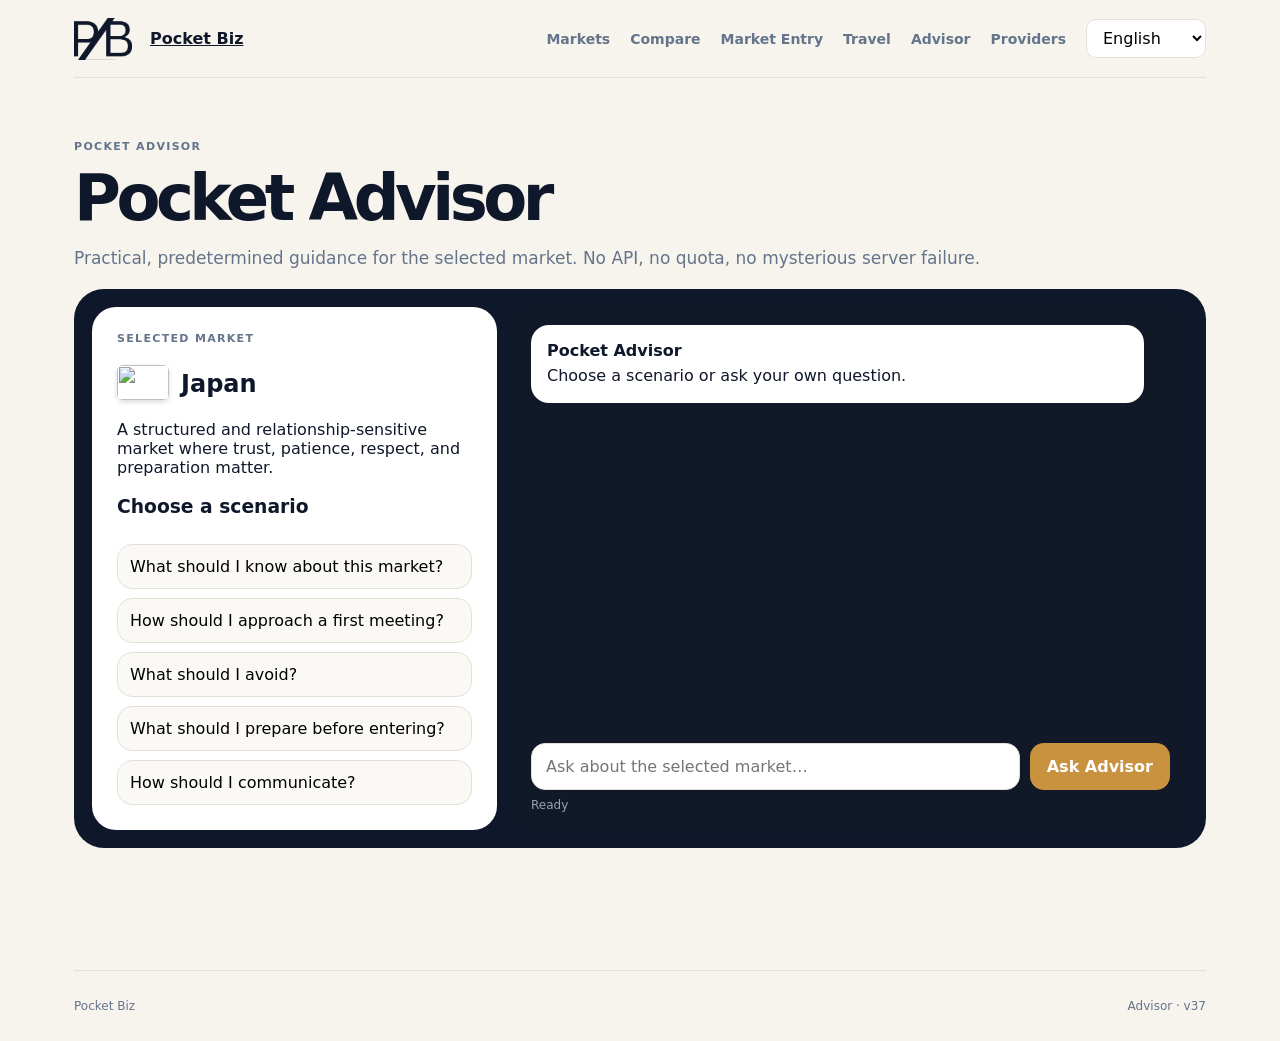
==== commit 3389770a: "Add files via upload" ====
--- a/advisor.html
+++ b/advisor.html
@@ -1,8 +1,8 @@
 <!doctype html><html lang="en"><head><meta charset="utf-8"><meta name="viewport" content="width=device-width,initial-scale=1"><title>Pocket Biz · Advisor</title><style>
 :root{--bg:#F7F4ED;--panel:#FFFFFF;--text:#0F172A;--muted:#64748B;--line:#E5E0D6;--accent:#C9923E;--dark:#0F172A;--green:#16805C;--shadow:0 20px 55px rgba(15,23,42,.08)}
-*{box-sizing:border-box}html{scroll-behavior:smooth}body{margin:0;background:var(--bg);color:var(--text);font-family:Inter,ui-sans-serif,system-ui,-apple-system,BlinkMacSystemFont,"Segoe UI",sans-serif}a{color:inherit}button,input,select,textarea{font:inherit}.container{max-width:1180px;margin:auto;padding:0 24px}.nav{height:78px;display:flex;align-items:center;justify-content:space-between;border-bottom:1px solid var(--line)}.brand{display:flex;align-items:center;gap:12px;font-weight:900}.brand-mark{width:42px;height:42px;border-radius:12px;background:var(--dark);color:#fff;display:grid;place-items:center;font-size:14px;overflow:hidden}.brand-mark img{width:100%;height:100%;display:block;object-fit:cover}.nav-links{display:flex;align-items:center;gap:20px}.nav-links a{text-decoration:none;font-size:14px;font-weight:800;color:var(--muted)}.nav-links a:hover{color:var(--text)}.lang-toggle{border:1px solid var(--line);background:#fff;border-radius:10px;padding:8px 12px}.hero{padding:86px 0 80px;display:grid;grid-template-columns:1.1fr .9fr;gap:60px;align-items:center}.kicker,.tool-kicker{font-size:11px;text-transform:uppercase;letter-spacing:.12em;font-weight:900;color:var(--muted)}h1{font-size:clamp(52px,7vw,92px);line-height:.92;letter-spacing:-.07em;margin:16px 0}.hero p,.lead{font-size:19px;line-height:1.65;color:var(--muted);max-width:680px}.actions{display:flex;gap:10px;flex-wrap:wrap;margin-top:28px}.btn{border:0;border-radius:14px;padding:12px 17px;background:var(--dark);color:#fff;text-decoration:none;font-weight:850;cursor:pointer;display:inline-flex;align-items:center;justify-content:center}.btn.gold{background:var(--accent)}.btn.secondary{background:#fff;color:var(--text);border:1px solid var(--line)}.btn:disabled{opacity:.5;cursor:not-allowed}.section{padding:62px 0}.section-title{font-size:clamp(38px,5vw,62px);letter-spacing:-.06em;margin:0 0 12px}.sub{color:var(--muted);font-size:17px;line-height:1.6}.grid3{display:grid;grid-template-columns:repeat(3,1fr);gap:18px}.grid2{display:grid;grid-template-columns:repeat(2,1fr);gap:18px}.card,.panel{background:var(--panel);border:1px solid var(--line);border-radius:24px;padding:24px;box-shadow:0 8px 30px rgba(15,23,42,.03)}.card h3,.panel h3{margin:10px 0 10px;font-size:21px;letter-spacing:-.025em}.card p,.panel p{color:var(--muted);line-height:1.6}.market-grid{display:grid;grid-template-columns:repeat(4,1fr);gap:14px}.market-card{background:#fff;border:1px solid var(--line);border-radius:22px;padding:20px;text-decoration:none;transition:.2s;cursor:pointer}.market-card:hover{transform:translateY(-3px);box-shadow:var(--shadow);border-color:#D6B07A}.market-card .name{font-weight:900;font-size:18px}.market-card .meta{color:var(--muted);font-size:13px;margin-top:5px}.pb-flag{width:34px;height:23px;object-fit:cover;border-radius:4px;display:block;margin-bottom:10px;box-shadow:0 1px 3px rgba(0,0,0,.15)}.pb-flag-lg{width:52px;height:35px;object-fit:cover;border-radius:6px;display:inline-block;vertical-align:-8px;margin-right:12px;box-shadow:0 2px 5px rgba(0,0,0,.15)}.toolbar{display:flex;gap:10px;margin:25px 0}.toolbar input,.toolbar select,.input,.select,.textarea{width:100%;border:1px solid var(--line);background:#fff;border-radius:14px;padding:13px 14px;outline:none}.toolbar input:focus,.input:focus,.textarea:focus{border-color:var(--accent)}.profile-hero{display:grid;grid-template-columns:1fr 1fr;gap:18px;align-items:stretch}.profile-title{font-size:64px;letter-spacing:-.06em;line-height:1;margin:15px 0}.chips{display:flex;gap:7px;flex-wrap:wrap;margin:18px 0}.chip{background:#F1ECE2;border-radius:999px;padding:7px 11px;color:#6B5538;font-size:12px;font-weight:800}.score{font-size:40px;font-weight:950;letter-spacing:-.05em}.meter{height:12px;border-radius:999px;background:#E8E3D9;overflow:hidden;margin:10px 0 18px}.meter span{display:block;height:100%;background:var(--accent);border-radius:999px}.do-dont{display:grid;grid-template-columns:1fr 1fr;gap:14px}.good{background:#E8F5EF;border:1px solid #B8DDCC;border-radius:20px;padding:20px}.bad{background:#F8EEEE;border:1px solid #E8CFCF;border-radius:20px;padding:20px}.good ul,.bad ul{padding-left:20px;line-height:1.7}.verified-badge{display:inline-flex;align-items:center;gap:6px;background:#E8F5EF;color:#166A4D;border:1px solid #B8DDCC;border-radius:999px;padding:6px 10px;font-size:11px;font-weight:900}.check{width:16px;height:16px;border-radius:50%;background:var(--green);color:#fff;display:grid;place-items:center}.tool-grid{display:grid;grid-template-columns:repeat(3,1fr);gap:18px}.tool-result{margin-top:14px;padding:15px;background:#FBF9F5;border-radius:16px}.tool-row{display:flex;justify-content:space-between;gap:14px;padding:9px 0;border-bottom:1px solid var(--line)}.tool-row:last-child{border-bottom:0}.timeline{display:grid;grid-template-columns:repeat(4,1fr);gap:14px}.step-no{width:32px;height:32px;border-radius:50%;background:var(--dark);color:#fff;display:grid;place-items:center;font-weight:900}.check-item{display:flex;gap:10px;padding:13px 0;border-bottom:1px solid var(--line)}.check-item:last-child{border-bottom:0}.check-item input{margin-top:4px}.advisor-shell{background:var(--dark);border-radius:30px;padding:18px;color:#fff}.advisor-grid{display:grid;grid-template-columns:.75fr 1.25fr;gap:16px}.advisor-intro{background:#fff;color:var(--text);border-radius:24px;padding:25px}.advisor-chat{background:#111827;border-radius:24px;padding:18px;min-height:520px;display:flex;flex-direction:column}.messages{flex:1;display:grid;gap:10px;align-content:start;overflow:auto;max-height:410px}.bubble{padding:14px 16px;border-radius:18px;line-height:1.55}.bubble.user{background:#1E293B;margin-left:12%}.bubble.answer{background:#fff;color:var(--text);margin-right:4%}.advisor-form{display:grid;grid-template-columns:1fr auto;gap:10px;margin-top:12px}.advisor-example{width:100%;text-align:left;background:#FBF9F5;border:1px solid var(--line);border-radius:15px;padding:12px;margin-top:9px;cursor:pointer}.advisor-example:hover{border-color:var(--accent)}.status{font-size:12px;color:#94A3B8;margin-top:8px}.cost-total{font-size:48px;font-weight:950;letter-spacing:-.06em}.cost-list{display:grid;gap:8px;margin-top:16px}.cost-line{display:grid;grid-template-columns:1fr 140px;gap:10px}.search-box{display:flex;gap:10px}.source{font-size:12px;color:var(--muted);margin-top:10px}.footer{border-top:1px solid var(--line);padding:28px 0;margin-top:60px;color:var(--muted);font-size:12px;display:flex;justify-content:space-between}@media(max-width:900px){.hero,.profile-hero,.advisor-grid{grid-template-columns:1fr}.grid3,.tool-grid{grid-template-columns:1fr 1fr}.market-grid{grid-template-columns:1fr 1fr}.timeline{grid-template-columns:1fr 1fr}}@media(max-width:620px){.nav-links a{display:none}.grid3,.grid2,.tool-grid,.market-grid,.timeline,.do-dont{grid-template-columns:1fr}.container{padding:0 16px}.hero{padding:55px 0}.profile-title{font-size:48px}.advisor-form{grid-template-columns:1fr}}
+*{box-sizing:border-box}html{scroll-behavior:smooth}body{margin:0;background:var(--bg);color:var(--text);font-family:Inter,ui-sans-serif,system-ui,-apple-system,BlinkMacSystemFont,"Segoe UI",sans-serif}a{color:inherit}button,input,select,textarea{font:inherit}.container{max-width:1180px;margin:auto;padding:0 24px}.nav{height:78px;display:flex;align-items:center;justify-content:space-between;border-bottom:1px solid var(--line)}.brand{display:flex;align-items:center;gap:12px;font-weight:900}.brand-mark{width:64px;height:42px;display:flex;align-items:center;justify-content:flex-start;overflow:hidden}.brand-mark img{width:58px;height:54px;display:block;object-fit:contain;object-position:center}.nav-links{display:flex;align-items:center;gap:20px}.nav-links a{text-decoration:none;font-size:14px;font-weight:800;color:var(--muted)}.nav-links a:hover{color:var(--text)}.lang-toggle{border:1px solid var(--line);background:#fff;border-radius:10px;padding:8px 12px}.hero{padding:86px 0 80px;display:grid;grid-template-columns:1.1fr .9fr;gap:60px;align-items:center}.kicker,.tool-kicker{font-size:11px;text-transform:uppercase;letter-spacing:.12em;font-weight:900;color:var(--muted)}h1{font-size:clamp(52px,7vw,92px);line-height:.92;letter-spacing:-.07em;margin:16px 0}.hero p,.lead{font-size:19px;line-height:1.65;color:var(--muted);max-width:680px}.actions{display:flex;gap:10px;flex-wrap:wrap;margin-top:28px}.btn{border:0;border-radius:14px;padding:12px 17px;background:var(--dark);color:#fff;text-decoration:none;font-weight:850;cursor:pointer;display:inline-flex;align-items:center;justify-content:center}.btn.gold{background:var(--accent)}.btn.secondary{background:#fff;color:var(--text);border:1px solid var(--line)}.btn:disabled{opacity:.5;cursor:not-allowed}.section{padding:62px 0}.section-title{font-size:clamp(38px,5vw,62px);letter-spacing:-.06em;margin:0 0 12px}.sub{color:var(--muted);font-size:17px;line-height:1.6}.grid3{display:grid;grid-template-columns:repeat(3,1fr);gap:18px}.grid2{display:grid;grid-template-columns:repeat(2,1fr);gap:18px}.card,.panel{background:var(--panel);border:1px solid var(--line);border-radius:24px;padding:24px;box-shadow:0 8px 30px rgba(15,23,42,.03)}.card h3,.panel h3{margin:10px 0 10px;font-size:21px;letter-spacing:-.025em}.card p,.panel p{color:var(--muted);line-height:1.6}.market-grid{display:grid;grid-template-columns:repeat(4,1fr);gap:14px}.market-card{background:#fff;border:1px solid var(--line);border-radius:22px;padding:20px;text-decoration:none;transition:.2s;cursor:pointer}.market-card:hover{transform:translateY(-3px);box-shadow:var(--shadow);border-color:#D6B07A}.market-card .name{font-weight:900;font-size:18px}.market-card .meta{color:var(--muted);font-size:13px;margin-top:5px}.pb-flag{width:34px;height:23px;object-fit:cover;border-radius:4px;display:block;margin-bottom:10px;box-shadow:0 1px 3px rgba(0,0,0,.15)}.pb-flag-lg{width:52px;height:35px;object-fit:cover;border-radius:6px;display:inline-block;vertical-align:-8px;margin-right:12px;box-shadow:0 2px 5px rgba(0,0,0,.15)}.toolbar{display:flex;gap:10px;margin:25px 0}.toolbar input,.toolbar select,.input,.select,.textarea{width:100%;border:1px solid var(--line);background:#fff;border-radius:14px;padding:13px 14px;outline:none}.toolbar input:focus,.input:focus,.textarea:focus{border-color:var(--accent)}.profile-hero{display:grid;grid-template-columns:1fr 1fr;gap:18px;align-items:stretch}.profile-title{font-size:64px;letter-spacing:-.06em;line-height:1;margin:15px 0}.chips{display:flex;gap:7px;flex-wrap:wrap;margin:18px 0}.chip{background:#F1ECE2;border-radius:999px;padding:7px 11px;color:#6B5538;font-size:12px;font-weight:800}.score{font-size:40px;font-weight:950;letter-spacing:-.05em}.meter{height:12px;border-radius:999px;background:#E8E3D9;overflow:hidden;margin:10px 0 18px}.meter span{display:block;height:100%;background:var(--accent);border-radius:999px}.do-dont{display:grid;grid-template-columns:1fr 1fr;gap:14px}.good{background:#E8F5EF;border:1px solid #B8DDCC;border-radius:20px;padding:20px}.bad{background:#F8EEEE;border:1px solid #E8CFCF;border-radius:20px;padding:20px}.good ul,.bad ul{padding-left:20px;line-height:1.7}.verified-badge{display:inline-flex;align-items:center;gap:6px;background:#E8F5EF;color:#166A4D;border:1px solid #B8DDCC;border-radius:999px;padding:6px 10px;font-size:11px;font-weight:900}.check{width:16px;height:16px;border-radius:50%;background:var(--green);color:#fff;display:grid;place-items:center}.tool-grid{display:grid;grid-template-columns:repeat(3,1fr);gap:18px}.tool-result{margin-top:14px;padding:15px;background:#FBF9F5;border-radius:16px}.tool-row{display:flex;justify-content:space-between;gap:14px;padding:9px 0;border-bottom:1px solid var(--line)}.tool-row:last-child{border-bottom:0}.timeline{display:grid;grid-template-columns:repeat(4,1fr);gap:14px}.step-no{width:32px;height:32px;border-radius:50%;background:var(--dark);color:#fff;display:grid;place-items:center;font-weight:900}.check-item{display:flex;gap:10px;padding:13px 0;border-bottom:1px solid var(--line)}.check-item:last-child{border-bottom:0}.check-item input{margin-top:4px}.advisor-shell{background:var(--dark);border-radius:30px;padding:18px;color:#fff}.advisor-grid{display:grid;grid-template-columns:.75fr 1.25fr;gap:16px}.advisor-intro{background:#fff;color:var(--text);border-radius:24px;padding:25px}.advisor-chat{background:#111827;border-radius:24px;padding:18px;min-height:520px;display:flex;flex-direction:column}.messages{flex:1;display:grid;gap:10px;align-content:start;overflow:auto;max-height:410px}.bubble{padding:14px 16px;border-radius:18px;line-height:1.55}.bubble.user{background:#1E293B;margin-left:12%}.bubble.answer{background:#fff;color:var(--text);margin-right:4%}.advisor-form{display:grid;grid-template-columns:1fr auto;gap:10px;margin-top:12px}.advisor-example{width:100%;text-align:left;background:#FBF9F5;border:1px solid var(--line);border-radius:15px;padding:12px;margin-top:9px;cursor:pointer}.advisor-example:hover{border-color:var(--accent)}.status{font-size:12px;color:#94A3B8;margin-top:8px}.cost-total{font-size:48px;font-weight:950;letter-spacing:-.06em}.cost-list{display:grid;gap:8px;margin-top:16px}.cost-line{display:grid;grid-template-columns:1fr 140px;gap:10px}.search-box{display:flex;gap:10px}.source{font-size:12px;color:var(--muted);margin-top:10px}.footer{border-top:1px solid var(--line);padding:28px 0;margin-top:60px;color:var(--muted);font-size:12px;display:flex;justify-content:space-between}@media(max-width:900px){.hero,.profile-hero,.advisor-grid{grid-template-columns:1fr}.grid3,.tool-grid{grid-template-columns:1fr 1fr}.market-grid{grid-template-columns:1fr 1fr}.timeline{grid-template-columns:1fr 1fr}}@media(max-width:620px){.nav-links a{display:none}.grid3,.grid2,.tool-grid,.market-grid,.timeline,.do-dont{grid-template-columns:1fr}.container{padding:0 16px}.hero{padding:55px 0}.profile-title{font-size:48px}.advisor-form{grid-template-columns:1fr}}
 </style></head><body><div class="container">
-<nav class="nav"><a class="brand" href="index.html"><span class="brand-mark"><img src="pocket-biz-logo.png" alt="Pocket Biz"></span><span>Pocket Biz</span></a><div class="nav-links"><a href="markets.html">Markets</a><a href="compare.html">Compare</a><a href="market-entry.html">Market Entry</a><a href="travel.html">Travel</a><a href="advisor.html">Advisor</a><a href="providers.html">Providers</a><select id="languageSelect" class="lang-toggle"><option value="en">English</option><option value="ja">日本語</option><option value="el">Ελληνικά</option></select></div></nav>
+<nav class="nav"><a class="brand" href="index.html"><span class="brand-mark"><img src="pocket-biz-logo.png" alt="Pocket Biz logo"></span><span>Pocket Biz</span></a><div class="nav-links"><a href="markets.html">Markets</a><a href="compare.html">Compare</a><a href="market-entry.html">Market Entry</a><a href="travel.html">Travel</a><a href="advisor.html">Advisor</a><a href="providers.html">Providers</a><select id="languageSelect" class="lang-toggle"><option value="en">English</option><option value="ja">日本語</option><option value="el">Ελληνικά</option></select></div></nav>
 <section class="section"><div class="kicker">POCKET ADVISOR</div><h1 style="font-size:64px">Pocket Advisor</h1><p class="sub">Practical, predetermined guidance for the selected market. No API, no quota, no mysterious server failure.</p><div class="advisor-shell"><div class="advisor-grid"><div class="advisor-intro"><div id="selectedMarket"></div><h3>Choose a scenario</h3><button class="advisor-example" data-type="general">What should I know about this market?</button><button class="advisor-example" data-type="meeting">How should I approach a first meeting?</button><button class="advisor-example" data-type="avoid">What should I avoid?</button><button class="advisor-example" data-type="entry">What should I prepare before entering?</button><button class="advisor-example" data-type="communication">How should I communicate?</button></div><div class="advisor-chat"><div id="messages" class="messages"><div class="bubble answer"><b>Pocket Advisor</b><br>Choose a scenario or ask your own question.</div></div><div class="advisor-form"><input id="question" class="input" placeholder="Ask about the selected market…"><button id="ask" class="btn gold" type="button">Ask Advisor</button></div><div id="status" class="status">Ready</div></div></div></div></section><footer class="footer"><span>Pocket Biz</span><span>Advisor · v37</span></footer></div>
 <script>
 const DATA = {"countries": [{"code": "JP", "flag": "🇯🇵", "difficulty": 8, "opportunity": 9, "contacts": 12, "region": {"en": "Asia", "ja": "アジア", "el": "Ασία"}, "name": {"en": "Japan", "ja": "日本", "el": "Ιαπωνία"}, "tags": {"en": ["Formal", "Indirect", "Consensus"], "ja": ["フォーマル", "間接的", "合意重視"], "el": ["Τυπική", "Έμμεση", "Συναίνεση"]}, "summary": {"en": "A structured and relationship-sensitive market where trust, patience, respect, and preparation matter.", "ja": "信頼、忍耐、敬意、準備が重要な、構造的で関係性を重視する市場です。", "el": "Μια δομημένη αγορά όπου η εμπιστοσύνη, η υπομονή, ο σεβασμός και η προετοιμασία παίζουν σημαντικό ρόλο."}, "culture": {"en": "Communication is often indirect. Group consensus can be important before final decisions.", "ja": "コミュニケーションは間接的なことが多く、最終決定には合意形成が重要です。", "el": "Η επικοινωνία είναι συχνά έμμεση. Η ομαδική συναίνεση μπορεί να είναι σημαντική πριν από τις τελικές αποφάσεις."}, "etiquette": {"en": "Business cards, polite introductions, punctuality, and careful listening are important.", "ja": "名刺、礼儀正しい挨拶、時間厳守、丁寧に聞く姿勢が重要です。", "el": "Οι επαγγελματικές κάρτες, οι ευγενικές συστάσεις, η συνέπεια στην ώρα και η προσεκτική ακρόαση είναι σημαντικά."}, "laws": {"en": "Company setup and visas require careful preparation.", "ja": "会社設立やビザには慎重な準備が必要です。", "el": "Η ίδρυση εταιρείας και οι βίζες απαιτούν προσεκτική προετοιμασία."}, "market": {"en": "Technology, manufacturing, robotics, gaming, design, food, tourism, and premium consumer products.", "ja": "テクノロジー、製造、ロボット、ゲーム、デザイン、食品、観光、高付加価値消費財。", "el": "Τεχνολογία, μεταποίηση, ρομποτική, gaming, design, τρόφιμα, τουρισμός και premium καταναλωτικά προϊόντα."}, "dos": {"en": ["Bring business cards.", "Be punctual.", "Build trust before pushing decisions."], "ja": ["名刺を持参する。", "時間を守る。", "決定を急がず信頼を築く。"], "el": ["Να έχεις επαγγελματικές κάρτες.", "Να είσαι στην ώρα σου.", "Χτίσε εμπιστοσύνη πριν πιέσεις για αποφάσεις."]}, "donts": {"en": ["Do not publicly embarrass someone.", "Do not rush consensus.", "Do not mistake silence for agreement."], "ja": ["人前で相手に恥をかかせない。", "合意形成を急がない。", "沈黙を同意と決めつけない。"], "el": ["Μην φέρνεις κάποιον σε δύσκολη θέση δημόσια.", "Μην βιάζεις τη συναίνεση.", "Μην θεωρείς ότι η σιωπή σημαίνει συμφωνία."]}}, {"code": "GR", "flag": "🇬🇷", "difficulty": 4, "opportunity": 6, "contacts": 5, "region": {"en": "Europe", "ja": "ヨーロッパ", "el": "Ευρώπη"}, "name": {"en": "Greece", "ja": "ギリシャ", "el": "Ελλάδα"}, "tags": {"en": ["Relationship-led", "Flexible", "Trust-based"], "ja": ["関係重視", "柔軟", "信頼重視"], "el": ["Σχέσεις", "Ευελιξία", "Εμπιστοσύνη"]}, "summary": {"en": "A relationship-oriented market where personal trust, conversation, and networks often matter deeply.", "ja": "個人的な信頼、会話、人脈が大きな意味を持つ関係重視の市場です。", "el": "Μια αγορά όπου οι σχέσεις, η προσωπική εμπιστοσύνη, η συζήτηση και τα δίκτυα παίζουν μεγάλο ρόλο."}, "culture": {"en": "Communication can be expressive and personal.", "ja": "コミュニケーションは表現豊かで個人的です。", "el": "Η επικοινωνία μπορεί να είναι εκφραστική και προσωπική."}, "etiquette": {"en": "Expect conversation before business. Coffee meetings and introductions can help.", "ja": "商談前の会話が重要です。コーヒーでの面談や紹介が役立ちます。", "el": "Περίμενε συζήτηση πριν το καθαρό business. Οι καφέδες και οι συστάσεις συχνά βοηθούν."}, "laws": {"en": "Bureaucracy can be slow. Company setup and tax obligations require attention.", "ja": "手続きに時間がかかる場合があります。会社設立と税務には注意が必要です。", "el": "Η γραφειοκρατία μπορεί να είναι αργή. Η ίδρυση εταιρείας και οι φορολογικές υποχρεώσεις χρειάζονται προσοχή."}, "market": {"en": "Tourism, food, shipping, energy, real estate, hospitality, and local services.", "ja": "観光、食品、海運、エネルギー、不動産、ホスピタリティ、地域サービス。", "el": "Τουρισμός, τρόφιμα, ναυτιλία, ενέργεια, ακίνητα, φιλοξενία και τοπικές υπηρεσίες."}, "dos": {"en": ["Build personal trust.", "Confirm details in writing.", "Be patient with bureaucracy."], "ja": ["信頼を築く。", "詳細を書面で確認する。", "手続きには忍耐を持つ。"], "el": ["Χτίσε προσωπική εμπιστοσύνη.", "Επιβεβαίωσε λεπτομέρειες γραπτώς.", "Να έχεις υπομονή με τη γραφειοκρατία."]}, "donts": {"en": ["Do not rely only on verbal agreements.", "Do not ignore relationships.", "Do not expect everything instantly."], "ja": ["口約束だけに頼らない。", "関係性を軽視しない。", "すべてがすぐ進むと期待しない。"], "el": ["Μη βασίζεσαι μόνο σε προφορικές συμφωνίες.", "Μην αγνοείς τις σχέσεις.", "Μην περιμένεις όλα να γίνουν αμέσως."]}}, {"code": "SE", "flag": "🇸🇪", "difficulty": 5, "opportunity": 7, "contacts": 7, "region": {"en": "Europe", "ja": "ヨーロッパ", "el": "Ευρώπη"}, "name": {"en": "Sweden", "ja": "スウェーデン", "el": "Σουηδία"}, "tags": {"en": ["Flat hierarchy", "Direct", "Consensus"], "ja": ["フラット", "直接的", "合意重視"], "el": ["Χαμηλή ιεραρχία", "Άμεση", "Συναίνεση"]}, "summary": {"en": "A transparent, structured market with low hierarchy, strong planning, and high expectations for reliability.", "ja": "階層が低く、計画性と信頼性が重視される透明性の高い市場です。", "el": "Μια διαφανής και δομημένη αγορά με χαμηλή ιεραρχία, ισχυρό προγραμματισμό και υψηλές απαιτήσεις αξιοπιστίας."}, "culture": {"en": "Communication is direct but calm. Teams value equality, planning, and consensus.", "ja": "コミュニケーションは直接的ですが落ち着いています。平等、計画、合意が重視されます。", "el": "Η επικοινωνία είναι άμεση αλλά ήρεμη. Οι ομάδες δίνουν αξία στην ισότητα, τον προγραμματισμό και τη συναίνεση."}, "etiquette": {"en": "Be on time. Keep meetings focused. Avoid aggressive selling.", "ja": "時間を守り、会議は簡潔に。強引な営業は避けるべきです。", "el": "Να είσαι στην ώρα σου. Κράτα τα meetings συγκεντρωμένα. Απόφυγε το επιθετικό selling."}, "laws": {"en": "Employment protection, tax rules, and registration are structured.", "ja": "雇用保護、税制、事業登録が整備されています。", "el": "Η προστασία εργασίας, οι φορολογικοί κανόνες και οι εγγραφές είναι δομημένα."}, "market": {"en": "Sustainability, tech, gaming, engineering, design, health, and digital services.", "ja": "サステナビリティ、テック、ゲーム、工学、デザイン、医療、デジタルサービス。", "el": "Βιωσιμότητα, τεχνολογία, gaming, engineering, design, υγεία και ψηφιακές υπηρεσίες."}, "dos": {"en": ["Be punctual.", "Use factual communication.", "Respect work-life boundaries."], "ja": ["時間を守る。", "事実ベースで説明する。", "仕事と私生活の境界を尊重する。"], "el": ["Να είσαι συνεπής στην ώρα.", "Χρησιμοποίησε τεκμηριωμένη επικοινωνία.", "Σεβάσου τα όρια εργασίας και προσωπικής ζωής."]}, "donts": {"en": ["Do not oversell aggressively.", "Do not ignore planning.", "Do not act superior because of title."], "ja": ["強引に売り込まない。", "計画を軽視しない。", "肩書きで偉そうにしない。"], "el": ["Μην κάνεις επιθετικό overselling.", "Μην αγνοείς τον προγραμματισμό.", "Μην φέρεσαι ανώτερα λόγω τίτλου."]}}, {"code": "DE", "flag": "🇩🇪", "difficulty": 6, "opportunity": 8, "contacts": 8, "region": {"en": "Europe", "ja": "ヨーロッパ", "el": "Ευρώπη"}, "name": {"en": "Germany", "ja": "ドイツ", "el": "Γερμανία"}, "tags": {"en": ["Structured", "Direct", "Rule-based"], "ja": ["構造的", "直接的", "ルール重視"], "el": ["Δομημένη", "Άμεση", "Κανόνες"]}, "summary": {"en": "Germany is an important market with its own culture, regulations, opportunities, and local business expectations.", "ja": "ドイツは独自の文化、規制、機会、現地ビジネス慣習を持つ重要な市場です。", "el": "Η αγορά Γερμανία έχει δική της κουλτούρα, κανονισμούς, ευκαιρίες και τοπικές επιχειρηματικές προσδοκίες."}, "culture": {"en": "Understand communication style, hierarchy, trust-building, and meeting expectations before entering.", "ja": "参入前に、コミュニケーションスタイル、階層、信頼構築、会議の期待を理解する必要があります。", "el": "Πριν την είσοδο, χρειάζεται κατανόηση επικοινωνίας, ιεραρχίας, εμπιστοσύνης και προσδοκιών στα meetings."}, "etiquette": {"en": "Prepare for local meeting norms, introductions, punctuality, and negotiation behavior.", "ja": "現地の会議マナー、紹介、時間感覚、交渉行動に備えましょう。", "el": "Προετοιμάσου για τοπικά meeting norms, συστάσεις, συνέπεια στην ώρα και διαπραγματεύσεις."}, "laws": {"en": "Legal setup, tax, permits, and employment rules should be checked with local professionals.", "ja": "法務セットアップ、税務、許認可、雇用ルールは現地専門家に確認するべきです。", "el": "Νομικό setup, φορολογία, άδειες και εργατικοί κανόνες πρέπει να ελεγχθούν με τοπικούς ειδικούς."}, "market": {"en": "Market research, local partners, customer behavior, and distribution channels are key.", "ja": "市場調査、現地パートナー、消費者行動、流通チャネルが重要です。", "el": "Έρευνα αγοράς, τοπικοί συνεργάτες, συμπεριφορά πελατών και κανάλια διανομής είναι κρίσιμα."}, "dos": {"en": ["Research local rules.", "Find reliable contacts.", "Validate demand before expanding."], "ja": ["現地ルールを調査する。", "信頼できる連絡先を見つける。", "拡大前に需要を検証する。"], "el": ["Έλεγξε τοπικούς κανόνες.", "Βρες αξιόπιστες επαφές.", "Κάνε validation ζήτησης πριν επεκταθείς."]}, "donts": {"en": ["Do not assume your home market rules apply.", "Do not ignore cultural expectations.", "Do not enter without local support."], "ja": ["自国のルールが通用すると考えない。", "文化的期待を無視しない。", "現地支援なしで参入しない。"], "el": ["Μην θεωρείς ότι ισχύουν οι κανόνες της δικής σου αγοράς.", "Μην αγνοείς πολιτισμικές προσδοκίες.", "Μην μπαίνεις χωρίς τοπική υποστήριξη."]}}, {"code": "AE", "flag": "🇦🇪", "difficulty": 7, "opportunity": 9, "contacts": 9, "region": {"en": "Middle East", "ja": "中東", "el": "Μέση Ανατολή"}, "name": {"en": "UAE", "ja": "UAE", "el": "ΗΑΕ"}, "tags": {"en": ["Formal", "Network-led", "Fast-growing"], "ja": ["フォーマル", "人脈重視", "成長市場"], "el": ["Τυπική", "Δίκτυα", "Ταχεία ανάπτυξη"]}, "summary": {"en": "UAE is an important market with its own culture, regulations, opportunities, and local business expectations.", "ja": "UAEは独自の文化、規制、機会、現地ビジネス慣習を持つ重要な市場です。", "el": "Η αγορά ΗΑΕ έχει δική της κουλτούρα, κανονισμούς, ευκαιρίες και τοπικές επιχειρηματικές προσδοκίες."}, "culture": {"en": "Understand communication style, hierarchy, trust-building, and meeting expectations before entering.", "ja": "参入前に、コミュニケーションスタイル、階層、信頼構築、会議の期待を理解する必要があります。", "el": "Πριν την είσοδο, χρειάζεται κατανόηση επικοινωνίας, ιεραρχίας, εμπιστοσύνης και προσδοκιών στα meetings."}, "etiquette": {"en": "Prepare for local meeting norms, introductions, punctuality, and negotiation behavior.", "ja": "現地の会議マナー、紹介、時間感覚、交渉行動に備えましょう。", "el": "Προετοιμάσου για τοπικά meeting norms, συστάσεις, συνέπεια στην ώρα και διαπραγματεύσεις."}, "laws": {"en": "Legal setup, tax, permits, and employment rules should be checked with local professionals.", "ja": "法務セットアップ、税務、許認可、雇用ルールは現地専門家に確認するべきです。", "el": "Νομικό setup, φορολογία, άδειες και εργατικοί κανόνες πρέπει να ελεγχθούν με τοπικούς ειδικούς."}, "market": {"en": "Market research, local partners, customer behavior, and distribution channels are key.", "ja": "市場調査、現地パートナー、消費者行動、流通チャネルが重要です。", "el": "Έρευνα αγοράς, τοπικοί συνεργάτες, συμπεριφορά πελατών και κανάλια διανομής είναι κρίσιμα."}, "dos": {"en": ["Research local rules.", "Find reliable contacts.", "Validate demand before expanding."], "ja": ["現地ルールを調査する。", "信頼できる連絡先を見つける。", "拡大前に需要を検証する。"], "el": ["Έλεγξε τοπικούς κανόνες.", "Βρες αξιόπιστες επαφές.", "Κάνε validation ζήτησης πριν επεκταθείς."]}, "donts": {"en": ["Do not assume your home market rules apply.", "Do not ignore cultural expectations.", "Do not enter without local support."], "ja": ["自国のルールが通用すると考えない。", "文化的期待を無視しない。", "現地支援なしで参入しない。"], "el": ["Μην θεωρείς ότι ισχύουν οι κανόνες της δικής σου αγοράς.", "Μην αγνοείς πολιτισμικές προσδοκίες.", "Μην μπαίνεις χωρίς τοπική υποστήριξη."]}}, {"code": "US", "flag": "🇺🇸", "difficulty": 5, "opportunity": 9, "contacts": 11, "region": {"en": "North America", "ja": "北米", "el": "Βόρεια Αμερική"}, "name": {"en": "United States", "ja": "アメリカ", "el": "Ηνωμένες Πολιτείες"}, "tags": {"en": ["Direct", "Fast-paced", "Pitch-oriented"], "ja": ["直接的", "スピード重視", "ピッチ重視"], "el": ["Άμεση", "Γρήγορη", "Pitch"]}, "summary": {"en": "United States is an important market with its own culture, regulations, opportunities, and local business expectations.", "ja": "アメリカは独自の文化、規制、機会、現地ビジネス慣習を持つ重要な市場です。", "el": "Η αγορά Ηνωμένες Πολιτείες έχει δική της κουλτούρα, κανονισμούς, ευκαιρίες και τοπικές επιχειρηματικές προσδοκίες."}, "culture": {"en": "Understand communication style, hierarchy, trust-building, and meeting expectations before entering.", "ja": "参入前に、コミュニケーションスタイル、階層、信頼構築、会議の期待を理解する必要があります。", "el": "Πριν την είσοδο, χρειάζεται κατανόηση επικοινωνίας, ιεραρχίας, εμπιστοσύνης και προσδοκιών στα meetings."}, "etiquette": {"en": "Prepare for local meeting norms, introductions, punctuality, and negotiation behavior.", "ja": "現地の会議マナー、紹介、時間感覚、交渉行動に備えましょう。", "el": "Προετοιμάσου για τοπικά meeting norms, συστάσεις, συνέπεια στην ώρα και διαπραγματεύσεις."}, "laws": {"en": "Legal setup, tax, permits, and employment rules should be checked with local professionals.", "ja": "法務セットアップ、税務、許認可、雇用ルールは現地専門家に確認するべきです。", "el": "Νομικό setup, φορολογία, άδειες και εργατικοί κανόνες πρέπει να ελεγχθούν με τοπικούς ειδικούς."}, "market": {"en": "Market research, local partners, customer behavior, and distribution channels are key.", "ja": "市場調査、現地パートナー、消費者行動、流通チャネルが重要です。", "el": "Έρευνα αγοράς, τοπικοί συνεργάτες, συμπεριφορά πελατών και κανάλια διανομής είναι κρίσιμα."}, "dos": {"en": ["Research local rules.", "Find reliable contacts.", "Validate demand before expanding."], "ja": ["現地ルールを調査する。", "信頼できる連絡先を見つける。", "拡大前に需要を検証する。"], "el": ["Έλεγξε τοπικούς κανόνες.", "Βρες αξιόπιστες επαφές.", "Κάνε validation ζήτησης πριν επεκταθείς."]}, "donts": {"en": ["Do not assume your home market rules apply.", "Do not ignore cultural expectations.", "Do not enter without local support."], "ja": ["自国のルールが通用すると考えない。", "文化的期待を無視しない。", "現地支援なしで参入しない。"], "el": ["Μην θεωρείς ότι ισχύουν οι κανόνες της δικής σου αγοράς.", "Μην αγνοείς πολιτισμικές προσδοκίες.", "Μην μπαίνεις χωρίς τοπική υποστήριξη."]}}, {"code": "CN", "flag": "🇨🇳", "difficulty": 8, "opportunity": 9, "contacts": 10, "region": {"en": "Asia", "ja": "アジア", "el": "Ασία"}, "name": {"en": "China", "ja": "中国", "el": "Κίνα"}, "tags": {"en": ["Relationship-based", "Hierarchical", "Scale-driven"], "ja": ["関係重視", "階層的", "規模重視"], "el": ["Σχέσεις", "Ιεραρχία", "Κλίμακα"]}, "summary": {"en": "China is an important market with its own culture, regulations, opportunities, and local business expectations.", "ja": "中国は独自の文化、規制、機会、現地ビジネス慣習を持つ重要な市場です。", "el": "Η αγορά Κίνα έχει δική της κουλτούρα, κανονισμούς, ευκαιρίες και τοπικές επιχειρηματικές προσδοκίες."}, "culture": {"en": "Understand communication style, hierarchy, trust-building, and meeting expectations before entering.", "ja": "参入前に、コミュニケーションスタイル、階層、信頼構築、会議の期待を理解する必要があります。", "el": "Πριν την είσοδο, χρειάζεται κατανόηση επικοινωνίας, ιεραρχίας, εμπιστοσύνης και προσδοκιών στα meetings."}, "etiquette": {"en": "Prepare for local meeting norms, introductions, punctuality, and negotiation behavior.", "ja": "現地の会議マナー、紹介、時間感覚、交渉行動に備えましょう。", "el": "Προετοιμάσου για τοπικά meeting norms, συστάσεις, συνέπεια στην ώρα και διαπραγματεύσεις."}, "laws": {"en": "Legal setup, tax, permits, and employment rules should be checked with local professionals.", "ja": "法務セットアップ、税務、許認可、雇用ルールは現地専門家に確認するべきです。", "el": "Νομικό setup, φορολογία, άδειες και εργατικοί κανόνες πρέπει να ελεγχθούν με τοπικούς ειδικούς."}, "market": {"en": "Market research, local partners, customer behavior, and distribution channels are key.", "ja": "市場調査、現地パートナー、消費者行動、流通チャネルが重要です。", "el": "Έρευνα αγοράς, τοπικοί συνεργάτες, συμπεριφορά πελατών και κανάλια διανομής είναι κρίσιμα."}, "dos": {"en": ["Research local rules.", "Find reliable contacts.", "Validate demand before expanding."], "ja": ["現地ルールを調査する。", "信頼できる連絡先を見つける。", "拡大前に需要を検証する。"], "el": ["Έλεγξε τοπικούς κανόνες.", "Βρες αξιόπιστες επαφές.", "Κάνε validation ζήτησης πριν επεκταθείς."]}, "donts": {"en": ["Do not assume your home market rules apply.", "Do not ignore cultural expectations.", "Do not enter without local support."], "ja": ["自国のルールが通用すると考えない。", "文化的期待を無視しない。", "現地支援なしで参入しない。"], "el": ["Μην θεωρείς ότι ισχύουν οι κανόνες της δικής σου αγοράς.", "Μην αγνοείς πολιτισμικές προσδοκίες.", "Μην μπαίνεις χωρίς τοπική υποστήριξη."]}}, {"code": "KR", "flag": "🇰🇷", "difficulty": 7, "opportunity": 8, "contacts": 6, "region": {"en": "Asia", "ja": "アジア", "el": "Ασία"}, "name": {"en": "South Korea", "ja": "韓国", "el": "Νότια Κορέα"}, "tags": {"en": ["Fast-paced", "Hierarchical", "Tech-forward"], "ja": ["スピード重視", "階層的", "テック志向"], "el": ["Γρήγορη", "Ιεραρχική", "Τεχνολογία"]}, "summary": {"en": "South Korea is an important market with its own culture, regulations, opportunities, and local business expectations.", "ja": "韓国は独自の文化、規制、機会、現地ビジネス慣習を持つ重要な市場です。", "el": "Η αγορά Νότια Κορέα έχει δική της κουλτούρα, κανονισμούς, ευκαιρίες και τοπικές επιχειρηματικές προσδοκίες."}, "culture": {"en": "Understand communication style, hierarchy, trust-building, and meeting expectations before entering.", "ja": "参入前に、コミュニケーションスタイル、階層、信頼構築、会議の期待を理解する必要があります。", "el": "Πριν την είσοδο, χρειάζεται κατανόηση επικοινωνίας, ιεραρχίας, εμπιστοσύνης και προσδοκιών στα meetings."}, "etiquette": {"en": "Prepare for local meeting norms, introductions, punctuality, and negotiation behavior.", "ja": "現地の会議マナー、紹介、時間感覚、交渉行動に備えましょう。", "el": "Προετοιμάσου για τοπικά meeting norms, συστάσεις, συνέπεια στην ώρα και διαπραγματεύσεις."}, "laws": {"en": "Legal setup, tax, permits, and employment rules should be checked with local professionals.", "ja": "法務セットアップ、税務、許認可、雇用ルールは現地専門家に確認するべきです。", "el": "Νομικό setup, φορολογία, άδειες και εργατικοί κανόνες πρέπει να ελεγχθούν με τοπικούς ειδικούς."}, "market": {"en": "Market research, local partners, customer behavior, and distribution channels are key.", "ja": "市場調査、現地パートナー、消費者行動、流通チャネルが重要です。", "el": "Έρευνα αγοράς, τοπικοί συνεργάτες, συμπεριφορά πελατών και κανάλια διανομής είναι κρίσιμα."}, "dos": {"en": ["Research local rules.", "Find reliable contacts.", "Validate demand before expanding."], "ja": ["現地ルールを調査する。", "信頼できる連絡先を見つける。", "拡大前に需要を検証する。"], "el": ["Έλεγξε τοπικούς κανόνες.", "Βρες αξιόπιστες επαφές.", "Κάνε validation ζήτησης πριν επεκταθείς."]}, "donts": {"en": ["Do not assume your home market rules apply.", "Do not ignore cultural expectations.", "Do not enter without local support."], "ja": ["自国のルールが通用すると考えない。", "文化的期待を無視しない。", "現地支援なしで参入しない。"], "el": ["Μην θεωρείς ότι ισχύουν οι κανόνες της δικής σου αγοράς.", "Μην αγνοείς πολιτισμικές προσδοκίες.", "Μην μπαίνεις χωρίς τοπική υποστήριξη."]}}], "ui": {"en": {"navDemo": "Demo", "navContacts": "Contacts", "navTools": "Tools", "navInterest": "Interest", "kicker": "International business preparation, made practical", "heroTitle": "Understand a market before you enter it.", "heroLead": "Pocket Biz helps entrepreneurs, professionals, and business travelers understand culture, etiquette, regulations, risks, real experiences, local contacts, costs, timelines, and official resources before entering a foreign market.", "openPreview": "Open Preview", "interested": "I'm Interested", "listCompany": "List Your Company", "starter": "starter countries", "review": "review concept", "listing": "provider listing model", "search": "Search countries or topics...", "allRegions": "All regions", "why": "Why Pocket Biz?", "whyText": "Entering a new market is difficult because essential information is scattered across legal websites, reports, blogs, country guides, and personal experiences. Pocket Biz brings the practical pieces together.", "cultureMarket": "Culture + law + market", "cultureMarketText": "Country profiles explain etiquette, regulations, opportunities, risks, mistakes, costs, and official resources.", "contactsFeature": "Market-entry contacts", "contactsFeatureText": "Local providers can apply to be listed for company setup, tax, law, translation, relocation, and market research.", "communityFeature": "Community + AI review", "communityFeatureText": "Users can submit real experiences, then AI can help filter, summarize, categorize, and flag weak or biased submissions.", "toolsTitle": "Market Entry Tools", "toolsText": "Useful sections for practical market preparation.", "riskTitle": "Risk Meter", "mistakesTitle": "Top Mistakes Foreigners Make", "costTitle": "Cost of Market Entry", "timelineTitle": "Market Entry Timeline", "checklistTitle": "Market Entry Checklist", "contactsTitle": "Market Entry Contacts", "providerTitle": "For Service Providers", "shareTitle": "Share a Country Insight", "briefTitle": "AI Country Brief", "founderTitle": "Founder Story", "interestTitle": "Interested in Pocket Biz?", "difficulty": "Difficulty", "cultureDifficulty": "Culture Difficulty", "opportunity": "Opportunity", "contacts": "Contacts", "bestFor": "Best for", "marketPrep": "Market preparation", "businessGuide": "Business guide", "culture": "Culture", "etiquette": "Etiquette", "law": "Law basics", "market": "Market", "do": "Do", "dont": "Don't", "footer": "Culture • Law • Market • Contacts • AI Review"}, "ja": {"navDemo": "デモ", "navContacts": "連絡先", "navTools": "ツール", "navInterest": "興味あり", "kicker": "国際ビジネス準備を、実用的に", "heroTitle": "市場に参入する前に、その市場を理解する。", "heroLead": "Pocket Bizは、起業家、ビジネスパーソン、出張者が海外市場に入る前に、文化、マナー、規制、リスク、実体験、現地連絡先、費用、タイムライン、公式情報を理解するためのプラットフォームです。", "openPreview": "プレビューを見る", "interested": "興味があります", "listCompany": "会社を掲載する", "starter": "初期対応国", "review": "レビュー構想", "listing": "掲載モデル", "search": "国やトピックを検索...", "allRegions": "すべての地域", "why": "なぜPocket Bizか？", "whyText": "新しい市場への参入は簡単ではありません。重要な情報は法律サイト、レポート、ブログ、国別ガイド、個人の経験に分散しています。Pocket Bizは、それらの実用的な情報を一つにまとめます。", "cultureMarket": "文化・法律・市場", "cultureMarketText": "国別プロフィールでは、マナー、規制、機会、リスク、失敗例、コスト、公式情報を説明します。", "contactsFeature": "市場参入の連絡先", "contactsFeatureText": "会社設立、税務、法律、翻訳、移住、市場調査を支援する現地プロバイダーを掲載できます。", "communityFeature": "コミュニティ + AIレビュー", "communityFeatureText": "ユーザーが実体験を投稿し、AIが内容を確認、要約、分類し、弱い情報や偏った投稿を検出できます。", "toolsTitle": "市場参入ツール", "toolsText": "実用的な市場準備のためのセクションです。", "riskTitle": "例：日本のリスクメーター", "mistakesTitle": "外国人がしやすい失敗", "costTitle": "市場参入コスト", "timelineTitle": "市場参入タイムライン", "checklistTitle": "市場参入チェックリスト", "contactsTitle": "市場参入の連絡先", "providerTitle": "サービス提供者向け", "shareTitle": "国別インサイトを共有", "briefTitle": "AIカントリーブリーフ", "founderTitle": "創業ストーリー", "interestTitle": "Pocket Bizに興味がありますか？", "difficulty": "難易度", "cultureDifficulty": "文化難易度", "opportunity": "機会", "contacts": "連絡先", "bestFor": "用途", "marketPrep": "市場参入準備", "businessGuide": "ビジネスガイド", "culture": "文化", "etiquette": "マナー", "law": "法律の基本", "market": "市場", "do": "すること", "dont": "避けること", "footer": "文化 • 法律 • 市場 • 連絡先 • AIレビュー"}, "el": {"navDemo": "Demo", "navContacts": "Επαφές", "navTools": "Εργαλεία", "navInterest": "Ενδιαφέρον", "kicker": "Πρακτική προετοιμασία για διεθνείς αγορές", "heroTitle": "Κατανόησε μια αγορά πριν μπεις σε αυτή.", "heroLead": "Το Pocket Biz βοηθά επιχειρηματίες, επαγγελματίες και business travelers να κατανοούν κουλτούρα, εθιμοτυπία, κανονισμούς, ρίσκα, πραγματικές εμπειρίες, τοπικές επαφές, κόστη, timelines και επίσημες πηγές πριν μπουν σε μια ξένη αγορά.", "openPreview": "Άνοιγμα Preview", "interested": "Ενδιαφέρομαι", "listCompany": "Καταχώριση εταιρείας", "starter": "αρχικές χώρες", "review": "μοντέλο review", "listing": "μοντέλο καταχώρισης providers", "search": "Αναζήτηση χωρών ή θεμάτων...", "allRegions": "Όλες οι περιοχές", "why": "Γιατί Pocket Biz;", "whyText": "Η είσοδος σε μια νέα αγορά δεν είναι απλή. Οι σημαντικές πληροφορίες είναι σκορπισμένες σε νομικές ιστοσελίδες, reports, blogs, country guides και προσωπικές εμπειρίες. Το Pocket Biz συγκεντρώνει τα πρακτικά στοιχεία σε ένα σημείο.", "cultureMarket": "Κουλτούρα + νόμοι + αγορά", "cultureMarketText": "Τα country profiles εξηγούν εθιμοτυπία, κανονισμούς, ευκαιρίες, ρίσκα, λάθη, κόστη και επίσημες πηγές.", "contactsFeature": "Επαφές εισόδου σε αγορά", "contactsFeatureText": "Τοπικοί providers μπορούν να καταχωρηθούν για ίδρυση εταιρείας, φορολογία, νομικά, μετάφραση, μετεγκατάσταση και έρευνα αγοράς.", "communityFeature": "Κοινότητα + AI review", "communityFeatureText": "Οι χρήστες μπορούν να υποβάλουν πραγματικές εμπειρίες και το AI να βοηθά στο φιλτράρισμα, τη σύνοψη, την κατηγοριοποίηση και τον εντοπισμό αδύναμων ή μεροληπτικών πληροφοριών.", "toolsTitle": "Εργαλεία εισόδου σε αγορά", "toolsText": "Χρήσιμες ενότητες για πρακτική προετοιμασία αγοράς.", "riskTitle": "Παράδειγμα: Risk Meter Ιαπωνίας", "mistakesTitle": "Συχνά λάθη ξένων", "costTitle": "Κόστος εισόδου σε αγορά", "timelineTitle": "Χρονοδιάγραμμα εισόδου σε αγορά", "checklistTitle": "Checklist εισόδου σε αγορά", "contactsTitle": "Επαφές εισόδου σε αγορά", "providerTitle": "Για παρόχους υπηρεσιών", "shareTitle": "Μοιράσου εμπειρία χώρας", "briefTitle": "AI Country Brief", "founderTitle": "Ιστορία ιδρυτή", "interestTitle": "Σε ενδιαφέρει το Pocket Biz;", "difficulty": "Δυσκολία", "cultureDifficulty": "Δυσκολία κουλτούρας", "opportunity": "Ευκαιρία", "contacts": "Επαφές", "bestFor": "Χρήσιμο για", "marketPrep": "Προετοιμασία αγοράς", "businessGuide": "Οδηγός αγοράς", "culture": "Κουλτούρα", "etiquette": "Εθιμοτυπία", "law": "Νομικά βασικά", "market": "Αγορά", "do": "Κάνε", "dont": "Απόφυγε", "footer": "Κουλτούρα • Νόμοι • Αγορά • Επαφές • AI Review"}}};
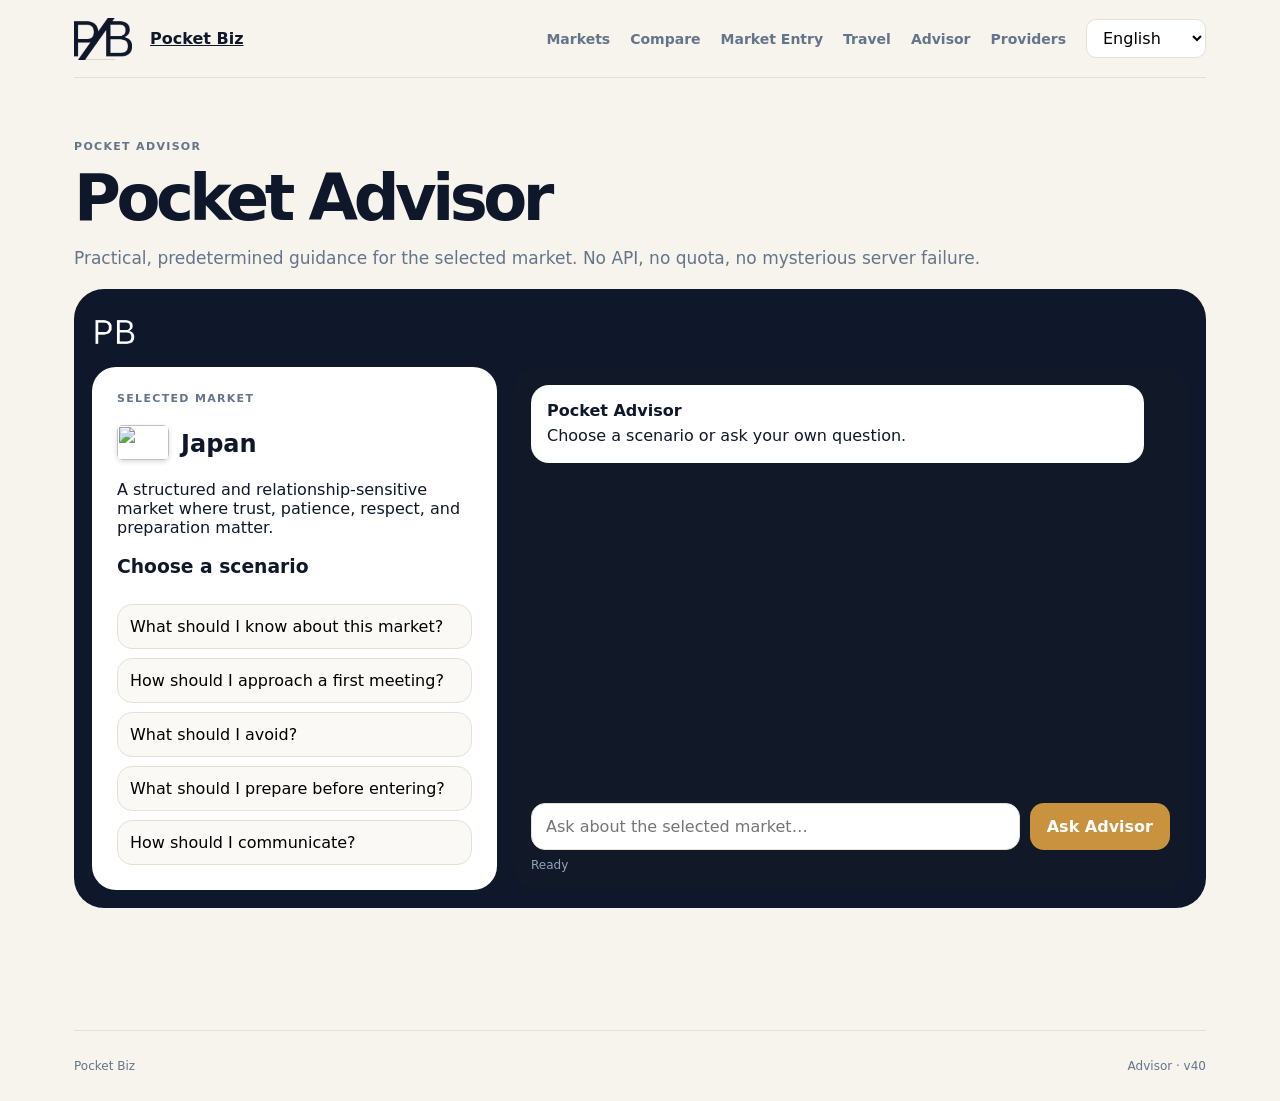
==== commit 051a2047: "Add files via upload" ====
--- a/advisor.html
+++ b/advisor.html
@@ -1,9 +1,9 @@
-<!doctype html><html lang="en"><head><meta charset="utf-8"><meta name="viewport" content="width=device-width,initial-scale=1"><title>Pocket Biz · Advisor</title><style>
+<!doctype html><html lang="en"><head><meta charset="utf-8"><meta name="viewport" content="width=device-width,initial-scale=1"><link rel="icon" type="image/png" href="pocket-biz-logo-white.png"><title>Pocket Biz · Advisor</title><style>
 :root{--bg:#F7F4ED;--panel:#FFFFFF;--text:#0F172A;--muted:#64748B;--line:#E5E0D6;--accent:#C9923E;--dark:#0F172A;--green:#16805C;--shadow:0 20px 55px rgba(15,23,42,.08)}
-*{box-sizing:border-box}html{scroll-behavior:smooth}body{margin:0;background:var(--bg);color:var(--text);font-family:Inter,ui-sans-serif,system-ui,-apple-system,BlinkMacSystemFont,"Segoe UI",sans-serif}a{color:inherit}button,input,select,textarea{font:inherit}.container{max-width:1180px;margin:auto;padding:0 24px}.nav{height:78px;display:flex;align-items:center;justify-content:space-between;border-bottom:1px solid var(--line)}.brand{display:flex;align-items:center;gap:12px;font-weight:900}.brand-mark{width:64px;height:42px;display:flex;align-items:center;justify-content:flex-start;overflow:hidden}.brand-mark img{width:58px;height:54px;display:block;object-fit:contain;object-position:center}.nav-links{display:flex;align-items:center;gap:20px}.nav-links a{text-decoration:none;font-size:14px;font-weight:800;color:var(--muted)}.nav-links a:hover{color:var(--text)}.lang-toggle{border:1px solid var(--line);background:#fff;border-radius:10px;padding:8px 12px}.hero{padding:86px 0 80px;display:grid;grid-template-columns:1.1fr .9fr;gap:60px;align-items:center}.kicker,.tool-kicker{font-size:11px;text-transform:uppercase;letter-spacing:.12em;font-weight:900;color:var(--muted)}h1{font-size:clamp(52px,7vw,92px);line-height:.92;letter-spacing:-.07em;margin:16px 0}.hero p,.lead{font-size:19px;line-height:1.65;color:var(--muted);max-width:680px}.actions{display:flex;gap:10px;flex-wrap:wrap;margin-top:28px}.btn{border:0;border-radius:14px;padding:12px 17px;background:var(--dark);color:#fff;text-decoration:none;font-weight:850;cursor:pointer;display:inline-flex;align-items:center;justify-content:center}.btn.gold{background:var(--accent)}.btn.secondary{background:#fff;color:var(--text);border:1px solid var(--line)}.btn:disabled{opacity:.5;cursor:not-allowed}.section{padding:62px 0}.section-title{font-size:clamp(38px,5vw,62px);letter-spacing:-.06em;margin:0 0 12px}.sub{color:var(--muted);font-size:17px;line-height:1.6}.grid3{display:grid;grid-template-columns:repeat(3,1fr);gap:18px}.grid2{display:grid;grid-template-columns:repeat(2,1fr);gap:18px}.card,.panel{background:var(--panel);border:1px solid var(--line);border-radius:24px;padding:24px;box-shadow:0 8px 30px rgba(15,23,42,.03)}.card h3,.panel h3{margin:10px 0 10px;font-size:21px;letter-spacing:-.025em}.card p,.panel p{color:var(--muted);line-height:1.6}.market-grid{display:grid;grid-template-columns:repeat(4,1fr);gap:14px}.market-card{background:#fff;border:1px solid var(--line);border-radius:22px;padding:20px;text-decoration:none;transition:.2s;cursor:pointer}.market-card:hover{transform:translateY(-3px);box-shadow:var(--shadow);border-color:#D6B07A}.market-card .name{font-weight:900;font-size:18px}.market-card .meta{color:var(--muted);font-size:13px;margin-top:5px}.pb-flag{width:34px;height:23px;object-fit:cover;border-radius:4px;display:block;margin-bottom:10px;box-shadow:0 1px 3px rgba(0,0,0,.15)}.pb-flag-lg{width:52px;height:35px;object-fit:cover;border-radius:6px;display:inline-block;vertical-align:-8px;margin-right:12px;box-shadow:0 2px 5px rgba(0,0,0,.15)}.toolbar{display:flex;gap:10px;margin:25px 0}.toolbar input,.toolbar select,.input,.select,.textarea{width:100%;border:1px solid var(--line);background:#fff;border-radius:14px;padding:13px 14px;outline:none}.toolbar input:focus,.input:focus,.textarea:focus{border-color:var(--accent)}.profile-hero{display:grid;grid-template-columns:1fr 1fr;gap:18px;align-items:stretch}.profile-title{font-size:64px;letter-spacing:-.06em;line-height:1;margin:15px 0}.chips{display:flex;gap:7px;flex-wrap:wrap;margin:18px 0}.chip{background:#F1ECE2;border-radius:999px;padding:7px 11px;color:#6B5538;font-size:12px;font-weight:800}.score{font-size:40px;font-weight:950;letter-spacing:-.05em}.meter{height:12px;border-radius:999px;background:#E8E3D9;overflow:hidden;margin:10px 0 18px}.meter span{display:block;height:100%;background:var(--accent);border-radius:999px}.do-dont{display:grid;grid-template-columns:1fr 1fr;gap:14px}.good{background:#E8F5EF;border:1px solid #B8DDCC;border-radius:20px;padding:20px}.bad{background:#F8EEEE;border:1px solid #E8CFCF;border-radius:20px;padding:20px}.good ul,.bad ul{padding-left:20px;line-height:1.7}.verified-badge{display:inline-flex;align-items:center;gap:6px;background:#E8F5EF;color:#166A4D;border:1px solid #B8DDCC;border-radius:999px;padding:6px 10px;font-size:11px;font-weight:900}.check{width:16px;height:16px;border-radius:50%;background:var(--green);color:#fff;display:grid;place-items:center}.tool-grid{display:grid;grid-template-columns:repeat(3,1fr);gap:18px}.tool-result{margin-top:14px;padding:15px;background:#FBF9F5;border-radius:16px}.tool-row{display:flex;justify-content:space-between;gap:14px;padding:9px 0;border-bottom:1px solid var(--line)}.tool-row:last-child{border-bottom:0}.timeline{display:grid;grid-template-columns:repeat(4,1fr);gap:14px}.step-no{width:32px;height:32px;border-radius:50%;background:var(--dark);color:#fff;display:grid;place-items:center;font-weight:900}.check-item{display:flex;gap:10px;padding:13px 0;border-bottom:1px solid var(--line)}.check-item:last-child{border-bottom:0}.check-item input{margin-top:4px}.advisor-shell{background:var(--dark);border-radius:30px;padding:18px;color:#fff}.advisor-grid{display:grid;grid-template-columns:.75fr 1.25fr;gap:16px}.advisor-intro{background:#fff;color:var(--text);border-radius:24px;padding:25px}.advisor-chat{background:#111827;border-radius:24px;padding:18px;min-height:520px;display:flex;flex-direction:column}.messages{flex:1;display:grid;gap:10px;align-content:start;overflow:auto;max-height:410px}.bubble{padding:14px 16px;border-radius:18px;line-height:1.55}.bubble.user{background:#1E293B;margin-left:12%}.bubble.answer{background:#fff;color:var(--text);margin-right:4%}.advisor-form{display:grid;grid-template-columns:1fr auto;gap:10px;margin-top:12px}.advisor-example{width:100%;text-align:left;background:#FBF9F5;border:1px solid var(--line);border-radius:15px;padding:12px;margin-top:9px;cursor:pointer}.advisor-example:hover{border-color:var(--accent)}.status{font-size:12px;color:#94A3B8;margin-top:8px}.cost-total{font-size:48px;font-weight:950;letter-spacing:-.06em}.cost-list{display:grid;gap:8px;margin-top:16px}.cost-line{display:grid;grid-template-columns:1fr 140px;gap:10px}.search-box{display:flex;gap:10px}.source{font-size:12px;color:var(--muted);margin-top:10px}.footer{border-top:1px solid var(--line);padding:28px 0;margin-top:60px;color:var(--muted);font-size:12px;display:flex;justify-content:space-between}@media(max-width:900px){.hero,.profile-hero,.advisor-grid{grid-template-columns:1fr}.grid3,.tool-grid{grid-template-columns:1fr 1fr}.market-grid{grid-template-columns:1fr 1fr}.timeline{grid-template-columns:1fr 1fr}}@media(max-width:620px){.nav-links a{display:none}.grid3,.grid2,.tool-grid,.market-grid,.timeline,.do-dont{grid-template-columns:1fr}.container{padding:0 16px}.hero{padding:55px 0}.profile-title{font-size:48px}.advisor-form{grid-template-columns:1fr}}
+*{box-sizing:border-box}html{scroll-behavior:smooth}body{margin:0;background:var(--bg);color:var(--text);font-family:Inter,ui-sans-serif,system-ui,-apple-system,BlinkMacSystemFont,"Segoe UI",sans-serif}a{color:inherit}button,input,select,textarea{font:inherit}.container{max-width:1180px;margin:auto;padding:0 24px}.nav{height:78px;display:flex;align-items:center;justify-content:space-between;border-bottom:1px solid var(--line)}.brand{display:flex;align-items:center;gap:12px;font-weight:900}.brand-mark{width:64px;height:42px;display:flex;align-items:center;justify-content:flex-start;overflow:hidden}.brand-mark img{width:58px;height:54px;display:block;object-fit:contain;object-position:center}.nav-links{display:flex;align-items:center;gap:20px}.nav-links a{text-decoration:none;font-size:14px;font-weight:800;color:var(--muted)}.nav-links a:hover{color:var(--text)}.lang-toggle{border:1px solid var(--line);background:#fff;border-radius:10px;padding:8px 12px}.hero{padding:86px 0 80px;display:grid;grid-template-columns:1.1fr .9fr;gap:60px;align-items:center}.kicker,.tool-kicker{font-size:11px;text-transform:uppercase;letter-spacing:.12em;font-weight:900;color:var(--muted)}h1{font-size:clamp(52px,7vw,92px);line-height:.92;letter-spacing:-.07em;margin:16px 0}.hero p,.lead{font-size:19px;line-height:1.65;color:var(--muted);max-width:680px}.actions{display:flex;gap:10px;flex-wrap:wrap;margin-top:28px}.btn{border:0;border-radius:14px;padding:12px 17px;background:var(--dark);color:#fff;text-decoration:none;font-weight:850;cursor:pointer;display:inline-flex;align-items:center;justify-content:center}.btn.gold{background:var(--accent)}.btn.secondary{background:#fff;color:var(--text);border:1px solid var(--line)}.btn:disabled{opacity:.5;cursor:not-allowed}.section{padding:62px 0}.section-title{font-size:clamp(38px,5vw,62px);letter-spacing:-.06em;margin:0 0 12px}.sub{color:var(--muted);font-size:17px;line-height:1.6}.grid3{display:grid;grid-template-columns:repeat(3,1fr);gap:18px}.grid2{display:grid;grid-template-columns:repeat(2,1fr);gap:18px}.card,.panel{background:var(--panel);border:1px solid var(--line);border-radius:24px;padding:24px;box-shadow:0 8px 30px rgba(15,23,42,.03)}.card h3,.panel h3{margin:10px 0 10px;font-size:21px;letter-spacing:-.025em}.card p,.panel p{color:var(--muted);line-height:1.6}.market-grid{display:grid;grid-template-columns:repeat(4,1fr);gap:14px}.market-card{background:#fff;border:1px solid var(--line);border-radius:22px;padding:20px;text-decoration:none;transition:.2s;cursor:pointer}.market-card:hover{transform:translateY(-3px);box-shadow:var(--shadow);border-color:#D6B07A}.market-card .name{font-weight:900;font-size:18px}.market-card .meta{color:var(--muted);font-size:13px;margin-top:5px}.pb-flag{width:34px;height:23px;object-fit:cover;border-radius:4px;display:block;margin-bottom:10px;box-shadow:0 1px 3px rgba(0,0,0,.15)}.pb-flag-lg{width:52px;height:35px;object-fit:cover;border-radius:6px;display:inline-block;vertical-align:-8px;margin-right:12px;box-shadow:0 2px 5px rgba(0,0,0,.15)}.toolbar{display:flex;gap:10px;margin:25px 0}.toolbar input,.toolbar select,.input,.select,.textarea{width:100%;border:1px solid var(--line);background:#fff;border-radius:14px;padding:13px 14px;outline:none}.toolbar input:focus,.input:focus,.textarea:focus{border-color:var(--accent)}.profile-hero{display:grid;grid-template-columns:1fr 1fr;gap:18px;align-items:stretch}.profile-title{font-size:64px;letter-spacing:-.06em;line-height:1;margin:15px 0}.chips{display:flex;gap:7px;flex-wrap:wrap;margin:18px 0}.chip{background:#F1ECE2;border-radius:999px;padding:7px 11px;color:#6B5538;font-size:12px;font-weight:800}.score{font-size:40px;font-weight:950;letter-spacing:-.05em}.meter{height:12px;border-radius:999px;background:#E8E3D9;overflow:hidden;margin:10px 0 18px}.meter span{display:block;height:100%;background:var(--accent);border-radius:999px}.do-dont{display:grid;grid-template-columns:1fr 1fr;gap:14px}.good{background:#E8F5EF;border:1px solid #B8DDCC;border-radius:20px;padding:20px}.bad{background:#F8EEEE;border:1px solid #E8CFCF;border-radius:20px;padding:20px}.good ul,.bad ul{padding-left:20px;line-height:1.7}.verified-badge{display:inline-flex;align-items:center;gap:6px;background:#E8F5EF;color:#166A4D;border:1px solid #B8DDCC;border-radius:999px;padding:6px 10px;font-size:11px;font-weight:900}.check{width:16px;height:16px;border-radius:50%;background:var(--green);color:#fff;display:grid;place-items:center}.tool-grid{display:grid;grid-template-columns:repeat(3,1fr);gap:18px}.tool-result{margin-top:14px;padding:15px;background:#FBF9F5;border-radius:16px}.tool-row{display:flex;justify-content:space-between;gap:14px;padding:9px 0;border-bottom:1px solid var(--line)}.tool-row:last-child{border-bottom:0}.timeline{display:grid;grid-template-columns:repeat(4,1fr);gap:14px}.step-no{width:32px;height:32px;border-radius:50%;background:var(--dark);color:#fff;display:grid;place-items:center;font-weight:900}.check-item{display:flex;gap:10px;padding:13px 0;border-bottom:1px solid var(--line)}.check-item:last-child{border-bottom:0}.check-item input{margin-top:4px}.advisor-brand-mark{width:44px;height:44px;margin:2px 0 14px;border-radius:10px;overflow:hidden}.advisor-brand-mark img{width:100%;height:100%;display:block;object-fit:cover}.advisor-shell{background:var(--dark);border-radius:30px;padding:18px;color:#fff}.advisor-grid{display:grid;grid-template-columns:.75fr 1.25fr;gap:16px}.advisor-intro{background:#fff;color:var(--text);border-radius:24px;padding:25px}.advisor-chat{background:#111827;border-radius:24px;padding:18px;min-height:520px;display:flex;flex-direction:column}.messages{flex:1;display:grid;gap:10px;align-content:start;overflow:auto;max-height:410px}.bubble{padding:14px 16px;border-radius:18px;line-height:1.55}.bubble.user{background:#1E293B;margin-left:12%}.bubble.answer{background:#fff;color:var(--text);margin-right:4%}.advisor-form{display:grid;grid-template-columns:1fr auto;gap:10px;margin-top:12px}.advisor-example{width:100%;text-align:left;background:#FBF9F5;border:1px solid var(--line);border-radius:15px;padding:12px;margin-top:9px;cursor:pointer}.advisor-example:hover{border-color:var(--accent)}.status{font-size:12px;color:#94A3B8;margin-top:8px}.cost-total{font-size:48px;font-weight:950;letter-spacing:-.06em}.cost-list{display:grid;gap:8px;margin-top:16px}.cost-line{display:grid;grid-template-columns:1fr 140px;gap:10px}.search-box{display:flex;gap:10px}.source{font-size:12px;color:var(--muted);margin-top:10px}.footer{border-top:1px solid var(--line);padding:28px 0;margin-top:60px;color:var(--muted);font-size:12px;display:flex;justify-content:space-between}@media(max-width:900px){.hero,.profile-hero,.advisor-grid{grid-template-columns:1fr}.grid3,.tool-grid{grid-template-columns:1fr 1fr}.market-grid{grid-template-columns:1fr 1fr}.timeline{grid-template-columns:1fr 1fr}}@media(max-width:620px){.nav-links a{display:none}.grid3,.grid2,.tool-grid,.market-grid,.timeline,.do-dont{grid-template-columns:1fr}.container{padding:0 16px}.hero{padding:55px 0}.profile-title{font-size:48px}.advisor-form{grid-template-columns:1fr}}
 </style></head><body><div class="container">
 <nav class="nav"><a class="brand" href="index.html"><span class="brand-mark"><img src="pocket-biz-logo.png" alt="Pocket Biz logo"></span><span>Pocket Biz</span></a><div class="nav-links"><a href="markets.html">Markets</a><a href="compare.html">Compare</a><a href="market-entry.html">Market Entry</a><a href="travel.html">Travel</a><a href="advisor.html">Advisor</a><a href="providers.html">Providers</a><select id="languageSelect" class="lang-toggle"><option value="en">English</option><option value="ja">日本語</option><option value="el">Ελληνικά</option></select></div></nav>
-<section class="section"><div class="kicker">POCKET ADVISOR</div><h1 style="font-size:64px">Pocket Advisor</h1><p class="sub">Practical, predetermined guidance for the selected market. No API, no quota, no mysterious server failure.</p><div class="advisor-shell"><div class="advisor-grid"><div class="advisor-intro"><div id="selectedMarket"></div><h3>Choose a scenario</h3><button class="advisor-example" data-type="general">What should I know about this market?</button><button class="advisor-example" data-type="meeting">How should I approach a first meeting?</button><button class="advisor-example" data-type="avoid">What should I avoid?</button><button class="advisor-example" data-type="entry">What should I prepare before entering?</button><button class="advisor-example" data-type="communication">How should I communicate?</button></div><div class="advisor-chat"><div id="messages" class="messages"><div class="bubble answer"><b>Pocket Advisor</b><br>Choose a scenario or ask your own question.</div></div><div class="advisor-form"><input id="question" class="input" placeholder="Ask about the selected market…"><button id="ask" class="btn gold" type="button">Ask Advisor</button></div><div id="status" class="status">Ready</div></div></div></div></section><footer class="footer"><span>Pocket Biz</span><span>Advisor · v37</span></footer></div>
+<section class="section"><div class="kicker">POCKET ADVISOR</div><h1 style="font-size:64px">Pocket Advisor</h1><p class="sub">Practical, predetermined guidance for the selected market. No API, no quota, no mysterious server failure.</p><div class="advisor-shell"><div class="advisor-brand-mark"><img src="pocket-biz-logo-white.png" alt="Pocket Biz"></div><div class="advisor-grid"><div class="advisor-intro"><div id="selectedMarket"></div><h3>Choose a scenario</h3><button class="advisor-example" data-type="general">What should I know about this market?</button><button class="advisor-example" data-type="meeting">How should I approach a first meeting?</button><button class="advisor-example" data-type="avoid">What should I avoid?</button><button class="advisor-example" data-type="entry">What should I prepare before entering?</button><button class="advisor-example" data-type="communication">How should I communicate?</button></div><div class="advisor-chat"><div id="messages" class="messages"><div class="bubble answer"><b>Pocket Advisor</b><br>Choose a scenario or ask your own question.</div></div><div class="advisor-form"><input id="question" class="input" placeholder="Ask about the selected market…"><button id="ask" class="btn gold" type="button">Ask Advisor</button></div><div id="status" class="status">Ready</div></div></div></div></section><footer class="footer"><span>Pocket Biz</span><span>Advisor · v40</span></footer></div>
 <script>
 const DATA = {"countries": [{"code": "JP", "flag": "🇯🇵", "difficulty": 8, "opportunity": 9, "contacts": 12, "region": {"en": "Asia", "ja": "アジア", "el": "Ασία"}, "name": {"en": "Japan", "ja": "日本", "el": "Ιαπωνία"}, "tags": {"en": ["Formal", "Indirect", "Consensus"], "ja": ["フォーマル", "間接的", "合意重視"], "el": ["Τυπική", "Έμμεση", "Συναίνεση"]}, "summary": {"en": "A structured and relationship-sensitive market where trust, patience, respect, and preparation matter.", "ja": "信頼、忍耐、敬意、準備が重要な、構造的で関係性を重視する市場です。", "el": "Μια δομημένη αγορά όπου η εμπιστοσύνη, η υπομονή, ο σεβασμός και η προετοιμασία παίζουν σημαντικό ρόλο."}, "culture": {"en": "Communication is often indirect. Group consensus can be important before final decisions.", "ja": "コミュニケーションは間接的なことが多く、最終決定には合意形成が重要です。", "el": "Η επικοινωνία είναι συχνά έμμεση. Η ομαδική συναίνεση μπορεί να είναι σημαντική πριν από τις τελικές αποφάσεις."}, "etiquette": {"en": "Business cards, polite introductions, punctuality, and careful listening are important.", "ja": "名刺、礼儀正しい挨拶、時間厳守、丁寧に聞く姿勢が重要です。", "el": "Οι επαγγελματικές κάρτες, οι ευγενικές συστάσεις, η συνέπεια στην ώρα και η προσεκτική ακρόαση είναι σημαντικά."}, "laws": {"en": "Company setup and visas require careful preparation.", "ja": "会社設立やビザには慎重な準備が必要です。", "el": "Η ίδρυση εταιρείας και οι βίζες απαιτούν προσεκτική προετοιμασία."}, "market": {"en": "Technology, manufacturing, robotics, gaming, design, food, tourism, and premium consumer products.", "ja": "テクノロジー、製造、ロボット、ゲーム、デザイン、食品、観光、高付加価値消費財。", "el": "Τεχνολογία, μεταποίηση, ρομποτική, gaming, design, τρόφιμα, τουρισμός και premium καταναλωτικά προϊόντα."}, "dos": {"en": ["Bring business cards.", "Be punctual.", "Build trust before pushing decisions."], "ja": ["名刺を持参する。", "時間を守る。", "決定を急がず信頼を築く。"], "el": ["Να έχεις επαγγελματικές κάρτες.", "Να είσαι στην ώρα σου.", "Χτίσε εμπιστοσύνη πριν πιέσεις για αποφάσεις."]}, "donts": {"en": ["Do not publicly embarrass someone.", "Do not rush consensus.", "Do not mistake silence for agreement."], "ja": ["人前で相手に恥をかかせない。", "合意形成を急がない。", "沈黙を同意と決めつけない。"], "el": ["Μην φέρνεις κάποιον σε δύσκολη θέση δημόσια.", "Μην βιάζεις τη συναίνεση.", "Μην θεωρείς ότι η σιωπή σημαίνει συμφωνία."]}}, {"code": "GR", "flag": "🇬🇷", "difficulty": 4, "opportunity": 6, "contacts": 5, "region": {"en": "Europe", "ja": "ヨーロッパ", "el": "Ευρώπη"}, "name": {"en": "Greece", "ja": "ギリシャ", "el": "Ελλάδα"}, "tags": {"en": ["Relationship-led", "Flexible", "Trust-based"], "ja": ["関係重視", "柔軟", "信頼重視"], "el": ["Σχέσεις", "Ευελιξία", "Εμπιστοσύνη"]}, "summary": {"en": "A relationship-oriented market where personal trust, conversation, and networks often matter deeply.", "ja": "個人的な信頼、会話、人脈が大きな意味を持つ関係重視の市場です。", "el": "Μια αγορά όπου οι σχέσεις, η προσωπική εμπιστοσύνη, η συζήτηση και τα δίκτυα παίζουν μεγάλο ρόλο."}, "culture": {"en": "Communication can be expressive and personal.", "ja": "コミュニケーションは表現豊かで個人的です。", "el": "Η επικοινωνία μπορεί να είναι εκφραστική και προσωπική."}, "etiquette": {"en": "Expect conversation before business. Coffee meetings and introductions can help.", "ja": "商談前の会話が重要です。コーヒーでの面談や紹介が役立ちます。", "el": "Περίμενε συζήτηση πριν το καθαρό business. Οι καφέδες και οι συστάσεις συχνά βοηθούν."}, "laws": {"en": "Bureaucracy can be slow. Company setup and tax obligations require attention.", "ja": "手続きに時間がかかる場合があります。会社設立と税務には注意が必要です。", "el": "Η γραφειοκρατία μπορεί να είναι αργή. Η ίδρυση εταιρείας και οι φορολογικές υποχρεώσεις χρειάζονται προσοχή."}, "market": {"en": "Tourism, food, shipping, energy, real estate, hospitality, and local services.", "ja": "観光、食品、海運、エネルギー、不動産、ホスピタリティ、地域サービス。", "el": "Τουρισμός, τρόφιμα, ναυτιλία, ενέργεια, ακίνητα, φιλοξενία και τοπικές υπηρεσίες."}, "dos": {"en": ["Build personal trust.", "Confirm details in writing.", "Be patient with bureaucracy."], "ja": ["信頼を築く。", "詳細を書面で確認する。", "手続きには忍耐を持つ。"], "el": ["Χτίσε προσωπική εμπιστοσύνη.", "Επιβεβαίωσε λεπτομέρειες γραπτώς.", "Να έχεις υπομονή με τη γραφειοκρατία."]}, "donts": {"en": ["Do not rely only on verbal agreements.", "Do not ignore relationships.", "Do not expect everything instantly."], "ja": ["口約束だけに頼らない。", "関係性を軽視しない。", "すべてがすぐ進むと期待しない。"], "el": ["Μη βασίζεσαι μόνο σε προφορικές συμφωνίες.", "Μην αγνοείς τις σχέσεις.", "Μην περιμένεις όλα να γίνουν αμέσως."]}}, {"code": "SE", "flag": "🇸🇪", "difficulty": 5, "opportunity": 7, "contacts": 7, "region": {"en": "Europe", "ja": "ヨーロッパ", "el": "Ευρώπη"}, "name": {"en": "Sweden", "ja": "スウェーデン", "el": "Σουηδία"}, "tags": {"en": ["Flat hierarchy", "Direct", "Consensus"], "ja": ["フラット", "直接的", "合意重視"], "el": ["Χαμηλή ιεραρχία", "Άμεση", "Συναίνεση"]}, "summary": {"en": "A transparent, structured market with low hierarchy, strong planning, and high expectations for reliability.", "ja": "階層が低く、計画性と信頼性が重視される透明性の高い市場です。", "el": "Μια διαφανής και δομημένη αγορά με χαμηλή ιεραρχία, ισχυρό προγραμματισμό και υψηλές απαιτήσεις αξιοπιστίας."}, "culture": {"en": "Communication is direct but calm. Teams value equality, planning, and consensus.", "ja": "コミュニケーションは直接的ですが落ち着いています。平等、計画、合意が重視されます。", "el": "Η επικοινωνία είναι άμεση αλλά ήρεμη. Οι ομάδες δίνουν αξία στην ισότητα, τον προγραμματισμό και τη συναίνεση."}, "etiquette": {"en": "Be on time. Keep meetings focused. Avoid aggressive selling.", "ja": "時間を守り、会議は簡潔に。強引な営業は避けるべきです。", "el": "Να είσαι στην ώρα σου. Κράτα τα meetings συγκεντρωμένα. Απόφυγε το επιθετικό selling."}, "laws": {"en": "Employment protection, tax rules, and registration are structured.", "ja": "雇用保護、税制、事業登録が整備されています。", "el": "Η προστασία εργασίας, οι φορολογικοί κανόνες και οι εγγραφές είναι δομημένα."}, "market": {"en": "Sustainability, tech, gaming, engineering, design, health, and digital services.", "ja": "サステナビリティ、テック、ゲーム、工学、デザイン、医療、デジタルサービス。", "el": "Βιωσιμότητα, τεχνολογία, gaming, engineering, design, υγεία και ψηφιακές υπηρεσίες."}, "dos": {"en": ["Be punctual.", "Use factual communication.", "Respect work-life boundaries."], "ja": ["時間を守る。", "事実ベースで説明する。", "仕事と私生活の境界を尊重する。"], "el": ["Να είσαι συνεπής στην ώρα.", "Χρησιμοποίησε τεκμηριωμένη επικοινωνία.", "Σεβάσου τα όρια εργασίας και προσωπικής ζωής."]}, "donts": {"en": ["Do not oversell aggressively.", "Do not ignore planning.", "Do not act superior because of title."], "ja": ["強引に売り込まない。", "計画を軽視しない。", "肩書きで偉そうにしない。"], "el": ["Μην κάνεις επιθετικό overselling.", "Μην αγνοείς τον προγραμματισμό.", "Μην φέρεσαι ανώτερα λόγω τίτλου."]}}, {"code": "DE", "flag": "🇩🇪", "difficulty": 6, "opportunity": 8, "contacts": 8, "region": {"en": "Europe", "ja": "ヨーロッパ", "el": "Ευρώπη"}, "name": {"en": "Germany", "ja": "ドイツ", "el": "Γερμανία"}, "tags": {"en": ["Structured", "Direct", "Rule-based"], "ja": ["構造的", "直接的", "ルール重視"], "el": ["Δομημένη", "Άμεση", "Κανόνες"]}, "summary": {"en": "Germany is an important market with its own culture, regulations, opportunities, and local business expectations.", "ja": "ドイツは独自の文化、規制、機会、現地ビジネス慣習を持つ重要な市場です。", "el": "Η αγορά Γερμανία έχει δική της κουλτούρα, κανονισμούς, ευκαιρίες και τοπικές επιχειρηματικές προσδοκίες."}, "culture": {"en": "Understand communication style, hierarchy, trust-building, and meeting expectations before entering.", "ja": "参入前に、コミュニケーションスタイル、階層、信頼構築、会議の期待を理解する必要があります。", "el": "Πριν την είσοδο, χρειάζεται κατανόηση επικοινωνίας, ιεραρχίας, εμπιστοσύνης και προσδοκιών στα meetings."}, "etiquette": {"en": "Prepare for local meeting norms, introductions, punctuality, and negotiation behavior.", "ja": "現地の会議マナー、紹介、時間感覚、交渉行動に備えましょう。", "el": "Προετοιμάσου για τοπικά meeting norms, συστάσεις, συνέπεια στην ώρα και διαπραγματεύσεις."}, "laws": {"en": "Legal setup, tax, permits, and employment rules should be checked with local professionals.", "ja": "法務セットアップ、税務、許認可、雇用ルールは現地専門家に確認するべきです。", "el": "Νομικό setup, φορολογία, άδειες και εργατικοί κανόνες πρέπει να ελεγχθούν με τοπικούς ειδικούς."}, "market": {"en": "Market research, local partners, customer behavior, and distribution channels are key.", "ja": "市場調査、現地パートナー、消費者行動、流通チャネルが重要です。", "el": "Έρευνα αγοράς, τοπικοί συνεργάτες, συμπεριφορά πελατών και κανάλια διανομής είναι κρίσιμα."}, "dos": {"en": ["Research local rules.", "Find reliable contacts.", "Validate demand before expanding."], "ja": ["現地ルールを調査する。", "信頼できる連絡先を見つける。", "拡大前に需要を検証する。"], "el": ["Έλεγξε τοπικούς κανόνες.", "Βρες αξιόπιστες επαφές.", "Κάνε validation ζήτησης πριν επεκταθείς."]}, "donts": {"en": ["Do not assume your home market rules apply.", "Do not ignore cultural expectations.", "Do not enter without local support."], "ja": ["自国のルールが通用すると考えない。", "文化的期待を無視しない。", "現地支援なしで参入しない。"], "el": ["Μην θεωρείς ότι ισχύουν οι κανόνες της δικής σου αγοράς.", "Μην αγνοείς πολιτισμικές προσδοκίες.", "Μην μπαίνεις χωρίς τοπική υποστήριξη."]}}, {"code": "AE", "flag": "🇦🇪", "difficulty": 7, "opportunity": 9, "contacts": 9, "region": {"en": "Middle East", "ja": "中東", "el": "Μέση Ανατολή"}, "name": {"en": "UAE", "ja": "UAE", "el": "ΗΑΕ"}, "tags": {"en": ["Formal", "Network-led", "Fast-growing"], "ja": ["フォーマル", "人脈重視", "成長市場"], "el": ["Τυπική", "Δίκτυα", "Ταχεία ανάπτυξη"]}, "summary": {"en": "UAE is an important market with its own culture, regulations, opportunities, and local business expectations.", "ja": "UAEは独自の文化、規制、機会、現地ビジネス慣習を持つ重要な市場です。", "el": "Η αγορά ΗΑΕ έχει δική της κουλτούρα, κανονισμούς, ευκαιρίες και τοπικές επιχειρηματικές προσδοκίες."}, "culture": {"en": "Understand communication style, hierarchy, trust-building, and meeting expectations before entering.", "ja": "参入前に、コミュニケーションスタイル、階層、信頼構築、会議の期待を理解する必要があります。", "el": "Πριν την είσοδο, χρειάζεται κατανόηση επικοινωνίας, ιεραρχίας, εμπιστοσύνης και προσδοκιών στα meetings."}, "etiquette": {"en": "Prepare for local meeting norms, introductions, punctuality, and negotiation behavior.", "ja": "現地の会議マナー、紹介、時間感覚、交渉行動に備えましょう。", "el": "Προετοιμάσου για τοπικά meeting norms, συστάσεις, συνέπεια στην ώρα και διαπραγματεύσεις."}, "laws": {"en": "Legal setup, tax, permits, and employment rules should be checked with local professionals.", "ja": "法務セットアップ、税務、許認可、雇用ルールは現地専門家に確認するべきです。", "el": "Νομικό setup, φορολογία, άδειες και εργατικοί κανόνες πρέπει να ελεγχθούν με τοπικούς ειδικούς."}, "market": {"en": "Market research, local partners, customer behavior, and distribution channels are key.", "ja": "市場調査、現地パートナー、消費者行動、流通チャネルが重要です。", "el": "Έρευνα αγοράς, τοπικοί συνεργάτες, συμπεριφορά πελατών και κανάλια διανομής είναι κρίσιμα."}, "dos": {"en": ["Research local rules.", "Find reliable contacts.", "Validate demand before expanding."], "ja": ["現地ルールを調査する。", "信頼できる連絡先を見つける。", "拡大前に需要を検証する。"], "el": ["Έλεγξε τοπικούς κανόνες.", "Βρες αξιόπιστες επαφές.", "Κάνε validation ζήτησης πριν επεκταθείς."]}, "donts": {"en": ["Do not assume your home market rules apply.", "Do not ignore cultural expectations.", "Do not enter without local support."], "ja": ["自国のルールが通用すると考えない。", "文化的期待を無視しない。", "現地支援なしで参入しない。"], "el": ["Μην θεωρείς ότι ισχύουν οι κανόνες της δικής σου αγοράς.", "Μην αγνοείς πολιτισμικές προσδοκίες.", "Μην μπαίνεις χωρίς τοπική υποστήριξη."]}}, {"code": "US", "flag": "🇺🇸", "difficulty": 5, "opportunity": 9, "contacts": 11, "region": {"en": "North America", "ja": "北米", "el": "Βόρεια Αμερική"}, "name": {"en": "United States", "ja": "アメリカ", "el": "Ηνωμένες Πολιτείες"}, "tags": {"en": ["Direct", "Fast-paced", "Pitch-oriented"], "ja": ["直接的", "スピード重視", "ピッチ重視"], "el": ["Άμεση", "Γρήγορη", "Pitch"]}, "summary": {"en": "United States is an important market with its own culture, regulations, opportunities, and local business expectations.", "ja": "アメリカは独自の文化、規制、機会、現地ビジネス慣習を持つ重要な市場です。", "el": "Η αγορά Ηνωμένες Πολιτείες έχει δική της κουλτούρα, κανονισμούς, ευκαιρίες και τοπικές επιχειρηματικές προσδοκίες."}, "culture": {"en": "Understand communication style, hierarchy, trust-building, and meeting expectations before entering.", "ja": "参入前に、コミュニケーションスタイル、階層、信頼構築、会議の期待を理解する必要があります。", "el": "Πριν την είσοδο, χρειάζεται κατανόηση επικοινωνίας, ιεραρχίας, εμπιστοσύνης και προσδοκιών στα meetings."}, "etiquette": {"en": "Prepare for local meeting norms, introductions, punctuality, and negotiation behavior.", "ja": "現地の会議マナー、紹介、時間感覚、交渉行動に備えましょう。", "el": "Προετοιμάσου για τοπικά meeting norms, συστάσεις, συνέπεια στην ώρα και διαπραγματεύσεις."}, "laws": {"en": "Legal setup, tax, permits, and employment rules should be checked with local professionals.", "ja": "法務セットアップ、税務、許認可、雇用ルールは現地専門家に確認するべきです。", "el": "Νομικό setup, φορολογία, άδειες και εργατικοί κανόνες πρέπει να ελεγχθούν με τοπικούς ειδικούς."}, "market": {"en": "Market research, local partners, customer behavior, and distribution channels are key.", "ja": "市場調査、現地パートナー、消費者行動、流通チャネルが重要です。", "el": "Έρευνα αγοράς, τοπικοί συνεργάτες, συμπεριφορά πελατών και κανάλια διανομής είναι κρίσιμα."}, "dos": {"en": ["Research local rules.", "Find reliable contacts.", "Validate demand before expanding."], "ja": ["現地ルールを調査する。", "信頼できる連絡先を見つける。", "拡大前に需要を検証する。"], "el": ["Έλεγξε τοπικούς κανόνες.", "Βρες αξιόπιστες επαφές.", "Κάνε validation ζήτησης πριν επεκταθείς."]}, "donts": {"en": ["Do not assume your home market rules apply.", "Do not ignore cultural expectations.", "Do not enter without local support."], "ja": ["自国のルールが通用すると考えない。", "文化的期待を無視しない。", "現地支援なしで参入しない。"], "el": ["Μην θεωρείς ότι ισχύουν οι κανόνες της δικής σου αγοράς.", "Μην αγνοείς πολιτισμικές προσδοκίες.", "Μην μπαίνεις χωρίς τοπική υποστήριξη."]}}, {"code": "CN", "flag": "🇨🇳", "difficulty": 8, "opportunity": 9, "contacts": 10, "region": {"en": "Asia", "ja": "アジア", "el": "Ασία"}, "name": {"en": "China", "ja": "中国", "el": "Κίνα"}, "tags": {"en": ["Relationship-based", "Hierarchical", "Scale-driven"], "ja": ["関係重視", "階層的", "規模重視"], "el": ["Σχέσεις", "Ιεραρχία", "Κλίμακα"]}, "summary": {"en": "China is an important market with its own culture, regulations, opportunities, and local business expectations.", "ja": "中国は独自の文化、規制、機会、現地ビジネス慣習を持つ重要な市場です。", "el": "Η αγορά Κίνα έχει δική της κουλτούρα, κανονισμούς, ευκαιρίες και τοπικές επιχειρηματικές προσδοκίες."}, "culture": {"en": "Understand communication style, hierarchy, trust-building, and meeting expectations before entering.", "ja": "参入前に、コミュニケーションスタイル、階層、信頼構築、会議の期待を理解する必要があります。", "el": "Πριν την είσοδο, χρειάζεται κατανόηση επικοινωνίας, ιεραρχίας, εμπιστοσύνης και προσδοκιών στα meetings."}, "etiquette": {"en": "Prepare for local meeting norms, introductions, punctuality, and negotiation behavior.", "ja": "現地の会議マナー、紹介、時間感覚、交渉行動に備えましょう。", "el": "Προετοιμάσου για τοπικά meeting norms, συστάσεις, συνέπεια στην ώρα και διαπραγματεύσεις."}, "laws": {"en": "Legal setup, tax, permits, and employment rules should be checked with local professionals.", "ja": "法務セットアップ、税務、許認可、雇用ルールは現地専門家に確認するべきです。", "el": "Νομικό setup, φορολογία, άδειες και εργατικοί κανόνες πρέπει να ελεγχθούν με τοπικούς ειδικούς."}, "market": {"en": "Market research, local partners, customer behavior, and distribution channels are key.", "ja": "市場調査、現地パートナー、消費者行動、流通チャネルが重要です。", "el": "Έρευνα αγοράς, τοπικοί συνεργάτες, συμπεριφορά πελατών και κανάλια διανομής είναι κρίσιμα."}, "dos": {"en": ["Research local rules.", "Find reliable contacts.", "Validate demand before expanding."], "ja": ["現地ルールを調査する。", "信頼できる連絡先を見つける。", "拡大前に需要を検証する。"], "el": ["Έλεγξε τοπικούς κανόνες.", "Βρες αξιόπιστες επαφές.", "Κάνε validation ζήτησης πριν επεκταθείς."]}, "donts": {"en": ["Do not assume your home market rules apply.", "Do not ignore cultural expectations.", "Do not enter without local support."], "ja": ["自国のルールが通用すると考えない。", "文化的期待を無視しない。", "現地支援なしで参入しない。"], "el": ["Μην θεωρείς ότι ισχύουν οι κανόνες της δικής σου αγοράς.", "Μην αγνοείς πολιτισμικές προσδοκίες.", "Μην μπαίνεις χωρίς τοπική υποστήριξη."]}}, {"code": "KR", "flag": "🇰🇷", "difficulty": 7, "opportunity": 8, "contacts": 6, "region": {"en": "Asia", "ja": "アジア", "el": "Ασία"}, "name": {"en": "South Korea", "ja": "韓国", "el": "Νότια Κορέα"}, "tags": {"en": ["Fast-paced", "Hierarchical", "Tech-forward"], "ja": ["スピード重視", "階層的", "テック志向"], "el": ["Γρήγορη", "Ιεραρχική", "Τεχνολογία"]}, "summary": {"en": "South Korea is an important market with its own culture, regulations, opportunities, and local business expectations.", "ja": "韓国は独自の文化、規制、機会、現地ビジネス慣習を持つ重要な市場です。", "el": "Η αγορά Νότια Κορέα έχει δική της κουλτούρα, κανονισμούς, ευκαιρίες και τοπικές επιχειρηματικές προσδοκίες."}, "culture": {"en": "Understand communication style, hierarchy, trust-building, and meeting expectations before entering.", "ja": "参入前に、コミュニケーションスタイル、階層、信頼構築、会議の期待を理解する必要があります。", "el": "Πριν την είσοδο, χρειάζεται κατανόηση επικοινωνίας, ιεραρχίας, εμπιστοσύνης και προσδοκιών στα meetings."}, "etiquette": {"en": "Prepare for local meeting norms, introductions, punctuality, and negotiation behavior.", "ja": "現地の会議マナー、紹介、時間感覚、交渉行動に備えましょう。", "el": "Προετοιμάσου για τοπικά meeting norms, συστάσεις, συνέπεια στην ώρα και διαπραγματεύσεις."}, "laws": {"en": "Legal setup, tax, permits, and employment rules should be checked with local professionals.", "ja": "法務セットアップ、税務、許認可、雇用ルールは現地専門家に確認するべきです。", "el": "Νομικό setup, φορολογία, άδειες και εργατικοί κανόνες πρέπει να ελεγχθούν με τοπικούς ειδικούς."}, "market": {"en": "Market research, local partners, customer behavior, and distribution channels are key.", "ja": "市場調査、現地パートナー、消費者行動、流通チャネルが重要です。", "el": "Έρευνα αγοράς, τοπικοί συνεργάτες, συμπεριφορά πελατών και κανάλια διανομής είναι κρίσιμα."}, "dos": {"en": ["Research local rules.", "Find reliable contacts.", "Validate demand before expanding."], "ja": ["現地ルールを調査する。", "信頼できる連絡先を見つける。", "拡大前に需要を検証する。"], "el": ["Έλεγξε τοπικούς κανόνες.", "Βρες αξιόπιστες επαφές.", "Κάνε validation ζήτησης πριν επεκταθείς."]}, "donts": {"en": ["Do not assume your home market rules apply.", "Do not ignore cultural expectations.", "Do not enter without local support."], "ja": ["自国のルールが通用すると考えない。", "文化的期待を無視しない。", "現地支援なしで参入しない。"], "el": ["Μην θεωρείς ότι ισχύουν οι κανόνες της δικής σου αγοράς.", "Μην αγνοείς πολιτισμικές προσδοκίες.", "Μην μπαίνεις χωρίς τοπική υποστήριξη."]}}], "ui": {"en": {"navDemo": "Demo", "navContacts": "Contacts", "navTools": "Tools", "navInterest": "Interest", "kicker": "International business preparation, made practical", "heroTitle": "Understand a market before you enter it.", "heroLead": "Pocket Biz helps entrepreneurs, professionals, and business travelers understand culture, etiquette, regulations, risks, real experiences, local contacts, costs, timelines, and official resources before entering a foreign market.", "openPreview": "Open Preview", "interested": "I'm Interested", "listCompany": "List Your Company", "starter": "starter countries", "review": "review concept", "listing": "provider listing model", "search": "Search countries or topics...", "allRegions": "All regions", "why": "Why Pocket Biz?", "whyText": "Entering a new market is difficult because essential information is scattered across legal websites, reports, blogs, country guides, and personal experiences. Pocket Biz brings the practical pieces together.", "cultureMarket": "Culture + law + market", "cultureMarketText": "Country profiles explain etiquette, regulations, opportunities, risks, mistakes, costs, and official resources.", "contactsFeature": "Market-entry contacts", "contactsFeatureText": "Local providers can apply to be listed for company setup, tax, law, translation, relocation, and market research.", "communityFeature": "Community + AI review", "communityFeatureText": "Users can submit real experiences, then AI can help filter, summarize, categorize, and flag weak or biased submissions.", "toolsTitle": "Market Entry Tools", "toolsText": "Useful sections for practical market preparation.", "riskTitle": "Risk Meter", "mistakesTitle": "Top Mistakes Foreigners Make", "costTitle": "Cost of Market Entry", "timelineTitle": "Market Entry Timeline", "checklistTitle": "Market Entry Checklist", "contactsTitle": "Market Entry Contacts", "providerTitle": "For Service Providers", "shareTitle": "Share a Country Insight", "briefTitle": "AI Country Brief", "founderTitle": "Founder Story", "interestTitle": "Interested in Pocket Biz?", "difficulty": "Difficulty", "cultureDifficulty": "Culture Difficulty", "opportunity": "Opportunity", "contacts": "Contacts", "bestFor": "Best for", "marketPrep": "Market preparation", "businessGuide": "Business guide", "culture": "Culture", "etiquette": "Etiquette", "law": "Law basics", "market": "Market", "do": "Do", "dont": "Don't", "footer": "Culture • Law • Market • Contacts • AI Review"}, "ja": {"navDemo": "デモ", "navContacts": "連絡先", "navTools": "ツール", "navInterest": "興味あり", "kicker": "国際ビジネス準備を、実用的に", "heroTitle": "市場に参入する前に、その市場を理解する。", "heroLead": "Pocket Bizは、起業家、ビジネスパーソン、出張者が海外市場に入る前に、文化、マナー、規制、リスク、実体験、現地連絡先、費用、タイムライン、公式情報を理解するためのプラットフォームです。", "openPreview": "プレビューを見る", "interested": "興味があります", "listCompany": "会社を掲載する", "starter": "初期対応国", "review": "レビュー構想", "listing": "掲載モデル", "search": "国やトピックを検索...", "allRegions": "すべての地域", "why": "なぜPocket Bizか？", "whyText": "新しい市場への参入は簡単ではありません。重要な情報は法律サイト、レポート、ブログ、国別ガイド、個人の経験に分散しています。Pocket Bizは、それらの実用的な情報を一つにまとめます。", "cultureMarket": "文化・法律・市場", "cultureMarketText": "国別プロフィールでは、マナー、規制、機会、リスク、失敗例、コスト、公式情報を説明します。", "contactsFeature": "市場参入の連絡先", "contactsFeatureText": "会社設立、税務、法律、翻訳、移住、市場調査を支援する現地プロバイダーを掲載できます。", "communityFeature": "コミュニティ + AIレビュー", "communityFeatureText": "ユーザーが実体験を投稿し、AIが内容を確認、要約、分類し、弱い情報や偏った投稿を検出できます。", "toolsTitle": "市場参入ツール", "toolsText": "実用的な市場準備のためのセクションです。", "riskTitle": "例：日本のリスクメーター", "mistakesTitle": "外国人がしやすい失敗", "costTitle": "市場参入コスト", "timelineTitle": "市場参入タイムライン", "checklistTitle": "市場参入チェックリスト", "contactsTitle": "市場参入の連絡先", "providerTitle": "サービス提供者向け", "shareTitle": "国別インサイトを共有", "briefTitle": "AIカントリーブリーフ", "founderTitle": "創業ストーリー", "interestTitle": "Pocket Bizに興味がありますか？", "difficulty": "難易度", "cultureDifficulty": "文化難易度", "opportunity": "機会", "contacts": "連絡先", "bestFor": "用途", "marketPrep": "市場参入準備", "businessGuide": "ビジネスガイド", "culture": "文化", "etiquette": "マナー", "law": "法律の基本", "market": "市場", "do": "すること", "dont": "避けること", "footer": "文化 • 法律 • 市場 • 連絡先 • AIレビュー"}, "el": {"navDemo": "Demo", "navContacts": "Επαφές", "navTools": "Εργαλεία", "navInterest": "Ενδιαφέρον", "kicker": "Πρακτική προετοιμασία για διεθνείς αγορές", "heroTitle": "Κατανόησε μια αγορά πριν μπεις σε αυτή.", "heroLead": "Το Pocket Biz βοηθά επιχειρηματίες, επαγγελματίες και business travelers να κατανοούν κουλτούρα, εθιμοτυπία, κανονισμούς, ρίσκα, πραγματικές εμπειρίες, τοπικές επαφές, κόστη, timelines και επίσημες πηγές πριν μπουν σε μια ξένη αγορά.", "openPreview": "Άνοιγμα Preview", "interested": "Ενδιαφέρομαι", "listCompany": "Καταχώριση εταιρείας", "starter": "αρχικές χώρες", "review": "μοντέλο review", "listing": "μοντέλο καταχώρισης providers", "search": "Αναζήτηση χωρών ή θεμάτων...", "allRegions": "Όλες οι περιοχές", "why": "Γιατί Pocket Biz;", "whyText": "Η είσοδος σε μια νέα αγορά δεν είναι απλή. Οι σημαντικές πληροφορίες είναι σκορπισμένες σε νομικές ιστοσελίδες, reports, blogs, country guides και προσωπικές εμπειρίες. Το Pocket Biz συγκεντρώνει τα πρακτικά στοιχεία σε ένα σημείο.", "cultureMarket": "Κουλτούρα + νόμοι + αγορά", "cultureMarketText": "Τα country profiles εξηγούν εθιμοτυπία, κανονισμούς, ευκαιρίες, ρίσκα, λάθη, κόστη και επίσημες πηγές.", "contactsFeature": "Επαφές εισόδου σε αγορά", "contactsFeatureText": "Τοπικοί providers μπορούν να καταχωρηθούν για ίδρυση εταιρείας, φορολογία, νομικά, μετάφραση, μετεγκατάσταση και έρευνα αγοράς.", "communityFeature": "Κοινότητα + AI review", "communityFeatureText": "Οι χρήστες μπορούν να υποβάλουν πραγματικές εμπειρίες και το AI να βοηθά στο φιλτράρισμα, τη σύνοψη, την κατηγοριοποίηση και τον εντοπισμό αδύναμων ή μεροληπτικών πληροφοριών.", "toolsTitle": "Εργαλεία εισόδου σε αγορά", "toolsText": "Χρήσιμες ενότητες για πρακτική προετοιμασία αγοράς.", "riskTitle": "Παράδειγμα: Risk Meter Ιαπωνίας", "mistakesTitle": "Συχνά λάθη ξένων", "costTitle": "Κόστος εισόδου σε αγορά", "timelineTitle": "Χρονοδιάγραμμα εισόδου σε αγορά", "checklistTitle": "Checklist εισόδου σε αγορά", "contactsTitle": "Επαφές εισόδου σε αγορά", "providerTitle": "Για παρόχους υπηρεσιών", "shareTitle": "Μοιράσου εμπειρία χώρας", "briefTitle": "AI Country Brief", "founderTitle": "Ιστορία ιδρυτή", "interestTitle": "Σε ενδιαφέρει το Pocket Biz;", "difficulty": "Δυσκολία", "cultureDifficulty": "Δυσκολία κουλτούρας", "opportunity": "Ευκαιρία", "contacts": "Επαφές", "bestFor": "Χρήσιμο για", "marketPrep": "Προετοιμασία αγοράς", "businessGuide": "Οδηγός αγοράς", "culture": "Κουλτούρα", "etiquette": "Εθιμοτυπία", "law": "Νομικά βασικά", "market": "Αγορά", "do": "Κάνε", "dont": "Απόφυγε", "footer": "Κουλτούρα • Νόμοι • Αγορά • Επαφές • AI Review"}}};
 let lang = localStorage.getItem("pbLang") || "en";
@@ -56,13 +56,13 @@
 (function(){
 const PB_I18N={
  en:{nav:{Markets:'Markets',Compare:'Compare','Market Entry':'Market Entry',Travel:'Travel',Advisor:'Advisor',Providers:'Providers'},
- exact:{'DECISION TOOL':'DECISION TOOL','Compare markets':'Compare markets','Compare two countries without making the browser scroll through a geological era.':'Compare two countries without making the browser scroll through a geological era.','Culture difficulty':'Culture difficulty','Opportunity':'Opportunity','Communication':'Communication','Market:':'Market:','Pocket Advisor':'Pocket Advisor','POCKET ADVISOR':'POCKET ADVISOR','Practical, predetermined guidance for the selected market. No API, no quota, no mysterious server failure.':'Practical, predetermined guidance for the selected market. No API, no quota, no mysterious server failure.','Choose a scenario':'Choose a scenario','Choose a scenario or ask your own question.':'Choose a scenario or ask your own question.','Ask Advisor':'Ask Advisor','Ready':'Ready','Preparing advice…':'Preparing advice…','NETWORK':'NETWORK','Providers':'Providers','A future-facing directory for legal, accounting, translation, relocation and market-entry support. Provider status should be verified before relying on a listing.':'A future-facing directory for legal, accounting, translation, relocation and market-entry support. Provider status should be verified before relying on a listing.','Verified Provider':'Verified Provider','Legal & Compliance':'Legal & Compliance','Company setup, contracts, licensing and regulatory support.':'Company setup, contracts, licensing and regulatory support.','Accounting & Tax':'Accounting & Tax','Local accounting, tax setup and ongoing compliance support.':'Local accounting, tax setup and ongoing compliance support.','Localization':'Localization','Translation, localization and local customer communication.':'Translation, localization and local customer communication.','Become a provider':'Become a provider','Submit your business for review. Pocket Biz should never imply verification that has not actually happened.':'Submit your business for review. Pocket Biz should never imply verification that has not actually happened.','Apply as a Provider':'Apply as a Provider','EXPLORE':'EXPLORE','Choose a market to open its dedicated country workspace.':'Choose a market to open its dedicated country workspace.','All regions':'All regions','Search countries…':'Search countries…','No markets found.':'No markets found.','MARKET ENTRY WORKSPACE':'MARKET ENTRY WORKSPACE','A practical workspace for preparing a market entry decision.':'A practical workspace for preparing a market entry decision.','Market Entry Timeline':'Market Entry Timeline','Market Entry Checklist':'Market Entry Checklist','SCREENING':'SCREENING','Country Risk':'Country Risk',"Screening indicator based on Pocket Biz's difficulty and opportunity data. It is not legal, financial or investment advice.":"Screening indicator based on Pocket Biz's difficulty and opportunity data. It is not legal, financial or investment advice.",'CURRENT RESEARCH':'CURRENT RESEARCH','Top Mistakes':'Top Mistakes','Research current, country-specific mistakes using web-grounded sources.':'Research current, country-specific mistakes using web-grounded sources.','TRANSPARENT PLANNER':'TRANSPARENT PLANNER','Market Entry Budget':'Market Entry Budget','Enter your own verified or quoted costs. Pocket Biz never invents a market-entry fee.':'Enter your own verified or quoted costs. Pocket Biz never invents a market-entry fee.','+ Add cost':'+ Add cost','YOUR TOTAL':'YOUR TOTAL','Difficulty':'Difficulty','Professional support':'Professional support','Use qualified legal, accounting, translation or market-entry professionals where the decision requires specialist knowledge.':'Use qualified legal, accounting, translation or market-entry professionals where the decision requires specialist knowledge.','View providers':'View providers','Cost description':'Cost description','Web researched':'Web researched','Research updated.':'Research updated.','Supporting source':'Supporting source','Advisor · v37':'Advisor · v37','Providers · v37':'Providers · v37','Market Entry · v37':'Market Entry · v37','Pocket Biz':'Pocket Biz','v37':'v37'},
+ exact:{'DECISION TOOL':'DECISION TOOL','Compare markets':'Compare markets','Compare two countries without making the browser scroll through a geological era.':'Compare two countries without making the browser scroll through a geological era.','Culture difficulty':'Culture difficulty','Opportunity':'Opportunity','Communication':'Communication','Market:':'Market:','Pocket Advisor':'Pocket Advisor','POCKET ADVISOR':'POCKET ADVISOR','Practical, predetermined guidance for the selected market. No API, no quota, no mysterious server failure.':'Practical, predetermined guidance for the selected market. No API, no quota, no mysterious server failure.','Choose a scenario':'Choose a scenario','Choose a scenario or ask your own question.':'Choose a scenario or ask your own question.','Ask Advisor':'Ask Advisor','Ready':'Ready','Preparing advice…':'Preparing advice…','NETWORK':'NETWORK','Providers':'Providers','A future-facing directory for legal, accounting, translation, relocation and market-entry support. Provider status should be verified before relying on a listing.':'A future-facing directory for legal, accounting, translation, relocation and market-entry support. Provider status should be verified before relying on a listing.','Verified Provider':'Verified Provider','Legal & Compliance':'Legal & Compliance','Company setup, contracts, licensing and regulatory support.':'Company setup, contracts, licensing and regulatory support.','Accounting & Tax':'Accounting & Tax','Local accounting, tax setup and ongoing compliance support.':'Local accounting, tax setup and ongoing compliance support.','Localization':'Localization','Translation, localization and local customer communication.':'Translation, localization and local customer communication.','Become a provider':'Become a provider','Submit your business for review. Pocket Biz should never imply verification that has not actually happened.':'Submit your business for review. Pocket Biz should never imply verification that has not actually happened.','Apply as a Provider':'Apply as a Provider','EXPLORE':'EXPLORE','Choose a market to open its dedicated country workspace.':'Choose a market to open its dedicated country workspace.','All regions':'All regions','Search countries…':'Search countries…','No markets found.':'No markets found.','MARKET ENTRY WORKSPACE':'MARKET ENTRY WORKSPACE','A practical workspace for preparing a market entry decision.':'A practical workspace for preparing a market entry decision.','Market Entry Timeline':'Market Entry Timeline','Market Entry Checklist':'Market Entry Checklist','SCREENING':'SCREENING','Country Risk':'Country Risk',"Screening indicator based on Pocket Biz's difficulty and opportunity data. It is not legal, financial or investment advice.":"Screening indicator based on Pocket Biz's difficulty and opportunity data. It is not legal, financial or investment advice.",'CURRENT RESEARCH':'CURRENT RESEARCH','Top Mistakes':'Top Mistakes','Research current, country-specific mistakes using web-grounded sources.':'Research current, country-specific mistakes using web-grounded sources.','TRANSPARENT PLANNER':'TRANSPARENT PLANNER','Market Entry Budget':'Market Entry Budget','Enter your own verified or quoted costs. Pocket Biz never invents a market-entry fee.':'Enter your own verified or quoted costs. Pocket Biz never invents a market-entry fee.','+ Add cost':'+ Add cost','YOUR TOTAL':'YOUR TOTAL','Difficulty':'Difficulty','Professional support':'Professional support','Use qualified legal, accounting, translation or market-entry professionals where the decision requires specialist knowledge.':'Use qualified legal, accounting, translation or market-entry professionals where the decision requires specialist knowledge.','View providers':'View providers','Cost description':'Cost description','Web researched':'Web researched','Research updated.':'Research updated.','Supporting source':'Supporting source','Advisor · v40':'Advisor · v40','Providers · v40':'Providers · v40','Market Entry · v40':'Market Entry · v40','Pocket Biz':'Pocket Biz','v37':'v37'},
  attr:{'Ask about the selected market…':'Ask about the selected market…'}},
  ja:{nav:{Markets:'市場',Compare:'比較','Market Entry':'市場参入',Travel:'旅行',Advisor:'アドバイザー',Providers:'プロバイダー'},
- exact:{'DECISION TOOL':'意思決定ツール','Compare markets':'市場を比較','Compare two countries without making the browser scroll through a geological era.':'2つの国を比較して、長大なページを延々とスクロールする必要をなくします。','Culture difficulty':'文化の難易度','Opportunity':'機会','Communication':'コミュニケーション','Market:':'市場：','Pocket Advisor':'Pocket Advisor','POCKET ADVISOR':'Pocket Advisor','Practical, predetermined guidance for the selected market. No API, no quota, no mysterious server failure.':'選択した市場について、あらかじめ用意された実践的なアドバイスを提供します。APIや利用上限に依存しません。','Choose a scenario':'シナリオを選択','Choose a scenario or ask your own question.':'シナリオを選択するか、自分の質問を入力してください。','Ask Advisor':'アドバイザーに質問','Ready':'準備完了','Preparing advice…':'アドバイスを準備しています…','NETWORK':'ネットワーク','Providers':'プロバイダー','A future-facing directory for legal, accounting, translation, relocation and market-entry support. Provider status should be verified before relying on a listing.':'法律、会計、翻訳、移住、市場参入を支援するサービス提供者のディレクトリです。利用前に掲載情報と認証状況を確認してください。','Verified Provider':'認証済みプロバイダー','Legal & Compliance':'法務・コンプライアンス','Company setup, contracts, licensing and regulatory support.':'会社設立、契約、許認可、規制対応を支援します。','Accounting & Tax':'会計・税務','Local accounting, tax setup and ongoing compliance support.':'現地会計、税務、継続的なコンプライアンスを支援します。','Localization':'ローカライズ','Translation, localization and local customer communication.':'翻訳、ローカライズ、現地顧客とのコミュニケーションを支援します。','Become a provider':'プロバイダーとして登録','Submit your business for review. Pocket Biz should never imply verification that has not actually happened.':'事業情報を審査に提出できます。実際に確認していない認証をPocket Bizが示すことはありません。','Apply as a Provider':'プロバイダーとして申請','EXPLORE':'探索','Choose a market to open its dedicated country workspace.':'市場を選択して専用の国別ワークスペースを開きます。','All regions':'すべての地域','Search countries…':'国を検索…','No markets found.':'該当する市場がありません。','MARKET ENTRY WORKSPACE':'市場参入ワークスペース','A practical workspace for preparing a market entry decision.':'市場参入の意思決定を準備するための実践的なワークスペースです。','Market Entry Timeline':'市場参入タイムライン','Market Entry Checklist':'市場参入チェックリスト','SCREENING':'スクリーニング','Country Risk':'国別リスク',"Screening indicator based on Pocket Biz's difficulty and opportunity data. It is not legal, financial or investment advice.":'Pocket Bizの難易度と機会のデータに基づくスクリーニング指標です。法律、金融、投資に関する助言ではありません。','CURRENT RESEARCH':'最新調査','Top Mistakes':'主な注意点','Research current, country-specific mistakes using web-grounded sources.':'ウェブ上の情報源をもとに、国別の主な注意点を調査します。','TRANSPARENT PLANNER':'透明なプランナー','Market Entry Budget':'市場参入予算','Enter your own verified or quoted costs. Pocket Biz never invents a market-entry fee.':'確認済みまたは見積もり済みの費用を入力してください。Pocket Bizは市場参入費用を推測して作りません。','+ Add cost':'+ 費用を追加','YOUR TOTAL':'合計','Difficulty':'難易度','Professional support':'専門家による支援','Use qualified legal, accounting, translation or market-entry professionals where the decision requires specialist knowledge.':'専門知識が必要な判断では、法務、会計、翻訳、市場参入の専門家を利用してください。','View providers':'プロバイダーを見る','Cost description':'費用の説明','Web researched':'ウェブ調査済み','Research updated.':'調査を更新しました。','Supporting source':'参考情報源','Advisor · v37':'アドバイザー · v37','Providers · v37':'プロバイダー · v37','Market Entry · v37':'市場参入 · v37','Pocket Biz':'Pocket Biz','v37':'v37'},
+ exact:{'DECISION TOOL':'意思決定ツール','Compare markets':'市場を比較','Compare two countries without making the browser scroll through a geological era.':'2つの国を比較して、長大なページを延々とスクロールする必要をなくします。','Culture difficulty':'文化の難易度','Opportunity':'機会','Communication':'コミュニケーション','Market:':'市場：','Pocket Advisor':'Pocket Advisor','POCKET ADVISOR':'Pocket Advisor','Practical, predetermined guidance for the selected market. No API, no quota, no mysterious server failure.':'選択した市場について、あらかじめ用意された実践的なアドバイスを提供します。APIや利用上限に依存しません。','Choose a scenario':'シナリオを選択','Choose a scenario or ask your own question.':'シナリオを選択するか、自分の質問を入力してください。','Ask Advisor':'アドバイザーに質問','Ready':'準備完了','Preparing advice…':'アドバイスを準備しています…','NETWORK':'ネットワーク','Providers':'プロバイダー','A future-facing directory for legal, accounting, translation, relocation and market-entry support. Provider status should be verified before relying on a listing.':'法律、会計、翻訳、移住、市場参入を支援するサービス提供者のディレクトリです。利用前に掲載情報と認証状況を確認してください。','Verified Provider':'認証済みプロバイダー','Legal & Compliance':'法務・コンプライアンス','Company setup, contracts, licensing and regulatory support.':'会社設立、契約、許認可、規制対応を支援します。','Accounting & Tax':'会計・税務','Local accounting, tax setup and ongoing compliance support.':'現地会計、税務、継続的なコンプライアンスを支援します。','Localization':'ローカライズ','Translation, localization and local customer communication.':'翻訳、ローカライズ、現地顧客とのコミュニケーションを支援します。','Become a provider':'プロバイダーとして登録','Submit your business for review. Pocket Biz should never imply verification that has not actually happened.':'事業情報を審査に提出できます。実際に確認していない認証をPocket Bizが示すことはありません。','Apply as a Provider':'プロバイダーとして申請','EXPLORE':'探索','Choose a market to open its dedicated country workspace.':'市場を選択して専用の国別ワークスペースを開きます。','All regions':'すべての地域','Search countries…':'国を検索…','No markets found.':'該当する市場がありません。','MARKET ENTRY WORKSPACE':'市場参入ワークスペース','A practical workspace for preparing a market entry decision.':'市場参入の意思決定を準備するための実践的なワークスペースです。','Market Entry Timeline':'市場参入タイムライン','Market Entry Checklist':'市場参入チェックリスト','SCREENING':'スクリーニング','Country Risk':'国別リスク',"Screening indicator based on Pocket Biz's difficulty and opportunity data. It is not legal, financial or investment advice.":'Pocket Bizの難易度と機会のデータに基づくスクリーニング指標です。法律、金融、投資に関する助言ではありません。','CURRENT RESEARCH':'最新調査','Top Mistakes':'主な注意点','Research current, country-specific mistakes using web-grounded sources.':'ウェブ上の情報源をもとに、国別の主な注意点を調査します。','TRANSPARENT PLANNER':'透明なプランナー','Market Entry Budget':'市場参入予算','Enter your own verified or quoted costs. Pocket Biz never invents a market-entry fee.':'確認済みまたは見積もり済みの費用を入力してください。Pocket Bizは市場参入費用を推測して作りません。','+ Add cost':'+ 費用を追加','YOUR TOTAL':'合計','Difficulty':'難易度','Professional support':'専門家による支援','Use qualified legal, accounting, translation or market-entry professionals where the decision requires specialist knowledge.':'専門知識が必要な判断では、法務、会計、翻訳、市場参入の専門家を利用してください。','View providers':'プロバイダーを見る','Cost description':'費用の説明','Web researched':'ウェブ調査済み','Research updated.':'調査を更新しました。','Supporting source':'参考情報源','Advisor · v40':'アドバイザー · v40','Providers · v40':'プロバイダー · v40','Market Entry · v40':'市場参入 · v40','Pocket Biz':'Pocket Biz','v37':'v37'},
  attr:{'Ask about the selected market…':'選択した市場について質問…'}},
  el:{nav:{Markets:'Αγορές',Compare:'Σύγκριση','Market Entry':'Είσοδος στην αγορά',Travel:'Ταξίδι',Advisor:'Σύμβουλος',Providers:'Πάροχοι'},
- exact:{'DECISION TOOL':'ΕΡΓΑΛΕΙΟ ΑΠΟΦΑΣΗΣ','Compare markets':'Σύγκρινε αγορές','Compare two countries without making the browser scroll through a geological era.':'Σύγκρινε δύο χώρες χωρίς να χρειάζεται ατελείωτο scrolling.','Culture difficulty':'Δυσκολία κουλτούρας','Opportunity':'Ευκαιρία','Communication':'Επικοινωνία','Market:':'Αγορά:','Pocket Advisor':'Pocket Advisor','POCKET ADVISOR':'POCKET ADVISOR','Practical, predetermined guidance for the selected market. No API, no quota, no mysterious server failure.':'Πρακτικές, προκαθορισμένες συμβουλές για την επιλεγμένη αγορά, χωρίς API ή όρια χρήσης.','Choose a scenario':'Επίλεξε σενάριο','Choose a scenario or ask your own question.':'Επίλεξε ένα σενάριο ή γράψε τη δική σου ερώτηση.','Ask Advisor':'Ρώτησε τον Σύμβουλο','Ready':'Έτοιμο','Preparing advice…':'Προετοιμασία συμβουλής…','NETWORK':'ΔΙΚΤΥΟ','Providers':'Πάροχοι','A future-facing directory for legal, accounting, translation, relocation and market-entry support. Provider status should be verified before relying on a listing.':'Κατάλογος για νομική, λογιστική, μεταφραστική, μετεγκαταστατική και υποστήριξη εισόδου σε αγορά. Έλεγξε την κατάσταση κάθε παρόχου πριν βασιστείς σε μια καταχώριση.','Verified Provider':'Επαληθευμένος πάροχος','Legal & Compliance':'Νομικά & συμμόρφωση','Company setup, contracts, licensing and regulatory support.':'Ίδρυση εταιρείας, συμβάσεις, άδειες και κανονιστική υποστήριξη.','Accounting & Tax':'Λογιστικά & φορολογία','Local accounting, tax setup and ongoing compliance support.':'Τοπική λογιστική, φορολογική εγκατάσταση και συνεχής υποστήριξη συμμόρφωσης.','Localization':'Τοπικοποίηση','Translation, localization and local customer communication.':'Μετάφραση, τοπικοποίηση και επικοινωνία με τοπικούς πελάτες.','Become a provider':'Γίνε πάροχος','Submit your business for review. Pocket Biz should never imply verification that has not actually happened.':'Υπόβαλε την επιχείρησή σου για αξιολόγηση. Το Pocket Biz δεν πρέπει να υπονοεί επαλήθευση που δεν έχει πραγματοποιηθεί.','Apply as a Provider':'Κάνε αίτηση ως πάροχος','EXPLORE':'ΕΞΕΡΕΥΝΗΣΗ','Choose a market to open its dedicated country workspace.':'Επίλεξε μια αγορά για να ανοίξεις το αντίστοιχο workspace.','All regions':'Όλες οι περιοχές','Search countries…':'Αναζήτηση χωρών…','No markets found.':'Δεν βρέθηκαν αγορές.','MARKET ENTRY WORKSPACE':'WORKSPACE ΕΙΣΟΔΟΥ ΣΕ ΑΓΟΡΑ','A practical workspace for preparing a market entry decision.':'Ένα πρακτικό workspace για την προετοιμασία απόφασης εισόδου σε αγορά.','Market Entry Timeline':'Χρονοδιάγραμμα εισόδου σε αγορά','Market Entry Checklist':'Checklist εισόδου σε αγορά','SCREENING':'ΑΞΙΟΛΟΓΗΣΗ','Country Risk':'Ρίσκο χώρας',"Screening indicator based on Pocket Biz's difficulty and opportunity data. It is not legal, financial or investment advice.":'Δείκτης αξιολόγησης βάσει των δεδομένων δυσκολίας και ευκαιρίας του Pocket Biz. Δεν αποτελεί νομική, οικονομική ή επενδυτική συμβουλή.','CURRENT RESEARCH':'ΤΡΕΧΟΥΣΑ ΕΡΕΥΝΑ','Top Mistakes':'Κύρια λάθη','Research current, country-specific mistakes using web-grounded sources.':'Έρευνα για πρόσφατα λάθη ανά χώρα με βάση διαδικτυακές πηγές.','TRANSPARENT PLANNER':'ΔΙΑΦΑΝΗΣ ΣΧΕΔΙΑΣΜΟΣ','Market Entry Budget':'Προϋπολογισμός εισόδου σε αγορά','Enter your own verified or quoted costs. Pocket Biz never invents a market-entry fee.':'Βάλε δικά σου επιβεβαιωμένα ή προσφερόμενα κόστη. Το Pocket Biz δεν επινοεί τέλη εισόδου σε αγορά.','+ Add cost':'+ Πρόσθεσε κόστος','YOUR TOTAL':'ΣΥΝΟΛΟ','Difficulty':'Δυσκολία','Professional support':'Επαγγελματική υποστήριξη','Use qualified legal, accounting, translation or market-entry professionals where the decision requires specialist knowledge.':'Χρησιμοποίησε εξειδικευμένους επαγγελματίες όταν η απόφαση απαιτεί ειδική γνώση.','View providers':'Δες παρόχους','Cost description':'Περιγραφή κόστους','Web researched':'Έρευνα από το διαδίκτυο','Research updated.':'Η έρευνα ενημερώθηκε.','Supporting source':'Υποστηρικτική πηγή','Advisor · v37':'Σύμβουλος · v37','Providers · v37':'Πάροχοι · v37','Market Entry · v37':'Είσοδος στην αγορά · v37','Pocket Biz':'Pocket Biz','v37':'v37'},
+ exact:{'DECISION TOOL':'ΕΡΓΑΛΕΙΟ ΑΠΟΦΑΣΗΣ','Compare markets':'Σύγκρινε αγορές','Compare two countries without making the browser scroll through a geological era.':'Σύγκρινε δύο χώρες χωρίς να χρειάζεται ατελείωτο scrolling.','Culture difficulty':'Δυσκολία κουλτούρας','Opportunity':'Ευκαιρία','Communication':'Επικοινωνία','Market:':'Αγορά:','Pocket Advisor':'Pocket Advisor','POCKET ADVISOR':'POCKET ADVISOR','Practical, predetermined guidance for the selected market. No API, no quota, no mysterious server failure.':'Πρακτικές, προκαθορισμένες συμβουλές για την επιλεγμένη αγορά, χωρίς API ή όρια χρήσης.','Choose a scenario':'Επίλεξε σενάριο','Choose a scenario or ask your own question.':'Επίλεξε ένα σενάριο ή γράψε τη δική σου ερώτηση.','Ask Advisor':'Ρώτησε τον Σύμβουλο','Ready':'Έτοιμο','Preparing advice…':'Προετοιμασία συμβουλής…','NETWORK':'ΔΙΚΤΥΟ','Providers':'Πάροχοι','A future-facing directory for legal, accounting, translation, relocation and market-entry support. Provider status should be verified before relying on a listing.':'Κατάλογος για νομική, λογιστική, μεταφραστική, μετεγκαταστατική και υποστήριξη εισόδου σε αγορά. Έλεγξε την κατάσταση κάθε παρόχου πριν βασιστείς σε μια καταχώριση.','Verified Provider':'Επαληθευμένος πάροχος','Legal & Compliance':'Νομικά & συμμόρφωση','Company setup, contracts, licensing and regulatory support.':'Ίδρυση εταιρείας, συμβάσεις, άδειες και κανονιστική υποστήριξη.','Accounting & Tax':'Λογιστικά & φορολογία','Local accounting, tax setup and ongoing compliance support.':'Τοπική λογιστική, φορολογική εγκατάσταση και συνεχής υποστήριξη συμμόρφωσης.','Localization':'Τοπικοποίηση','Translation, localization and local customer communication.':'Μετάφραση, τοπικοποίηση και επικοινωνία με τοπικούς πελάτες.','Become a provider':'Γίνε πάροχος','Submit your business for review. Pocket Biz should never imply verification that has not actually happened.':'Υπόβαλε την επιχείρησή σου για αξιολόγηση. Το Pocket Biz δεν πρέπει να υπονοεί επαλήθευση που δεν έχει πραγματοποιηθεί.','Apply as a Provider':'Κάνε αίτηση ως πάροχος','EXPLORE':'ΕΞΕΡΕΥΝΗΣΗ','Choose a market to open its dedicated country workspace.':'Επίλεξε μια αγορά για να ανοίξεις το αντίστοιχο workspace.','All regions':'Όλες οι περιοχές','Search countries…':'Αναζήτηση χωρών…','No markets found.':'Δεν βρέθηκαν αγορές.','MARKET ENTRY WORKSPACE':'WORKSPACE ΕΙΣΟΔΟΥ ΣΕ ΑΓΟΡΑ','A practical workspace for preparing a market entry decision.':'Ένα πρακτικό workspace για την προετοιμασία απόφασης εισόδου σε αγορά.','Market Entry Timeline':'Χρονοδιάγραμμα εισόδου σε αγορά','Market Entry Checklist':'Checklist εισόδου σε αγορά','SCREENING':'ΑΞΙΟΛΟΓΗΣΗ','Country Risk':'Ρίσκο χώρας',"Screening indicator based on Pocket Biz's difficulty and opportunity data. It is not legal, financial or investment advice.":'Δείκτης αξιολόγησης βάσει των δεδομένων δυσκολίας και ευκαιρίας του Pocket Biz. Δεν αποτελεί νομική, οικονομική ή επενδυτική συμβουλή.','CURRENT RESEARCH':'ΤΡΕΧΟΥΣΑ ΕΡΕΥΝΑ','Top Mistakes':'Κύρια λάθη','Research current, country-specific mistakes using web-grounded sources.':'Έρευνα για πρόσφατα λάθη ανά χώρα με βάση διαδικτυακές πηγές.','TRANSPARENT PLANNER':'ΔΙΑΦΑΝΗΣ ΣΧΕΔΙΑΣΜΟΣ','Market Entry Budget':'Προϋπολογισμός εισόδου σε αγορά','Enter your own verified or quoted costs. Pocket Biz never invents a market-entry fee.':'Βάλε δικά σου επιβεβαιωμένα ή προσφερόμενα κόστη. Το Pocket Biz δεν επινοεί τέλη εισόδου σε αγορά.','+ Add cost':'+ Πρόσθεσε κόστος','YOUR TOTAL':'ΣΥΝΟΛΟ','Difficulty':'Δυσκολία','Professional support':'Επαγγελματική υποστήριξη','Use qualified legal, accounting, translation or market-entry professionals where the decision requires specialist knowledge.':'Χρησιμοποίησε εξειδικευμένους επαγγελματίες όταν η απόφαση απαιτεί ειδική γνώση.','View providers':'Δες παρόχους','Cost description':'Περιγραφή κόστους','Web researched':'Έρευνα από το διαδίκτυο','Research updated.':'Η έρευνα ενημερώθηκε.','Supporting source':'Υποστηρικτική πηγή','Advisor · v40':'Σύμβουλος · v40','Providers · v40':'Πάροχοι · v40','Market Entry · v40':'Είσοδος στην αγορά · v40','Pocket Biz':'Pocket Biz','v37':'v37'},
  attr:{'Ask about the selected market…':'Ρώτησε για την επιλεγμένη αγορά…'}}
 };
 const extra={
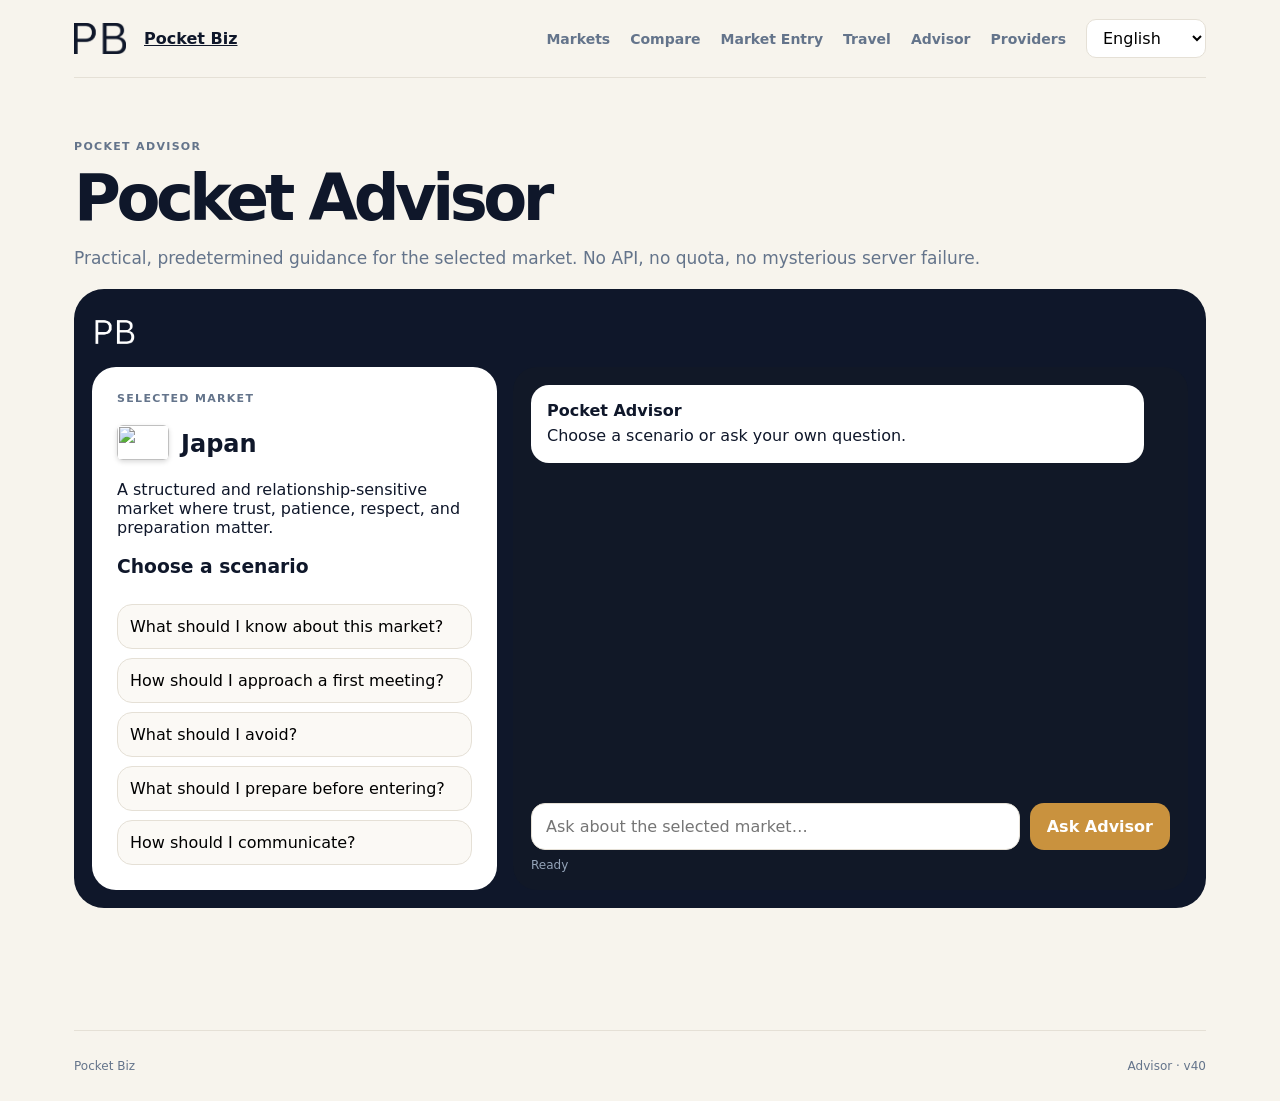
==== commit e293e0da: "Add files via upload" ====
--- a/advisor.html
+++ b/advisor.html
@@ -1,8 +1,8 @@
 <!doctype html><html lang="en"><head><meta charset="utf-8"><meta name="viewport" content="width=device-width,initial-scale=1"><link rel="icon" type="image/png" href="pocket-biz-logo-white.png"><title>Pocket Biz · Advisor</title><style>
 :root{--bg:#F7F4ED;--panel:#FFFFFF;--text:#0F172A;--muted:#64748B;--line:#E5E0D6;--accent:#C9923E;--dark:#0F172A;--green:#16805C;--shadow:0 20px 55px rgba(15,23,42,.08)}
-*{box-sizing:border-box}html{scroll-behavior:smooth}body{margin:0;background:var(--bg);color:var(--text);font-family:Inter,ui-sans-serif,system-ui,-apple-system,BlinkMacSystemFont,"Segoe UI",sans-serif}a{color:inherit}button,input,select,textarea{font:inherit}.container{max-width:1180px;margin:auto;padding:0 24px}.nav{height:78px;display:flex;align-items:center;justify-content:space-between;border-bottom:1px solid var(--line)}.brand{display:flex;align-items:center;gap:12px;font-weight:900}.brand-mark{width:64px;height:42px;display:flex;align-items:center;justify-content:flex-start;overflow:hidden}.brand-mark img{width:58px;height:54px;display:block;object-fit:contain;object-position:center}.nav-links{display:flex;align-items:center;gap:20px}.nav-links a{text-decoration:none;font-size:14px;font-weight:800;color:var(--muted)}.nav-links a:hover{color:var(--text)}.lang-toggle{border:1px solid var(--line);background:#fff;border-radius:10px;padding:8px 12px}.hero{padding:86px 0 80px;display:grid;grid-template-columns:1.1fr .9fr;gap:60px;align-items:center}.kicker,.tool-kicker{font-size:11px;text-transform:uppercase;letter-spacing:.12em;font-weight:900;color:var(--muted)}h1{font-size:clamp(52px,7vw,92px);line-height:.92;letter-spacing:-.07em;margin:16px 0}.hero p,.lead{font-size:19px;line-height:1.65;color:var(--muted);max-width:680px}.actions{display:flex;gap:10px;flex-wrap:wrap;margin-top:28px}.btn{border:0;border-radius:14px;padding:12px 17px;background:var(--dark);color:#fff;text-decoration:none;font-weight:850;cursor:pointer;display:inline-flex;align-items:center;justify-content:center}.btn.gold{background:var(--accent)}.btn.secondary{background:#fff;color:var(--text);border:1px solid var(--line)}.btn:disabled{opacity:.5;cursor:not-allowed}.section{padding:62px 0}.section-title{font-size:clamp(38px,5vw,62px);letter-spacing:-.06em;margin:0 0 12px}.sub{color:var(--muted);font-size:17px;line-height:1.6}.grid3{display:grid;grid-template-columns:repeat(3,1fr);gap:18px}.grid2{display:grid;grid-template-columns:repeat(2,1fr);gap:18px}.card,.panel{background:var(--panel);border:1px solid var(--line);border-radius:24px;padding:24px;box-shadow:0 8px 30px rgba(15,23,42,.03)}.card h3,.panel h3{margin:10px 0 10px;font-size:21px;letter-spacing:-.025em}.card p,.panel p{color:var(--muted);line-height:1.6}.market-grid{display:grid;grid-template-columns:repeat(4,1fr);gap:14px}.market-card{background:#fff;border:1px solid var(--line);border-radius:22px;padding:20px;text-decoration:none;transition:.2s;cursor:pointer}.market-card:hover{transform:translateY(-3px);box-shadow:var(--shadow);border-color:#D6B07A}.market-card .name{font-weight:900;font-size:18px}.market-card .meta{color:var(--muted);font-size:13px;margin-top:5px}.pb-flag{width:34px;height:23px;object-fit:cover;border-radius:4px;display:block;margin-bottom:10px;box-shadow:0 1px 3px rgba(0,0,0,.15)}.pb-flag-lg{width:52px;height:35px;object-fit:cover;border-radius:6px;display:inline-block;vertical-align:-8px;margin-right:12px;box-shadow:0 2px 5px rgba(0,0,0,.15)}.toolbar{display:flex;gap:10px;margin:25px 0}.toolbar input,.toolbar select,.input,.select,.textarea{width:100%;border:1px solid var(--line);background:#fff;border-radius:14px;padding:13px 14px;outline:none}.toolbar input:focus,.input:focus,.textarea:focus{border-color:var(--accent)}.profile-hero{display:grid;grid-template-columns:1fr 1fr;gap:18px;align-items:stretch}.profile-title{font-size:64px;letter-spacing:-.06em;line-height:1;margin:15px 0}.chips{display:flex;gap:7px;flex-wrap:wrap;margin:18px 0}.chip{background:#F1ECE2;border-radius:999px;padding:7px 11px;color:#6B5538;font-size:12px;font-weight:800}.score{font-size:40px;font-weight:950;letter-spacing:-.05em}.meter{height:12px;border-radius:999px;background:#E8E3D9;overflow:hidden;margin:10px 0 18px}.meter span{display:block;height:100%;background:var(--accent);border-radius:999px}.do-dont{display:grid;grid-template-columns:1fr 1fr;gap:14px}.good{background:#E8F5EF;border:1px solid #B8DDCC;border-radius:20px;padding:20px}.bad{background:#F8EEEE;border:1px solid #E8CFCF;border-radius:20px;padding:20px}.good ul,.bad ul{padding-left:20px;line-height:1.7}.verified-badge{display:inline-flex;align-items:center;gap:6px;background:#E8F5EF;color:#166A4D;border:1px solid #B8DDCC;border-radius:999px;padding:6px 10px;font-size:11px;font-weight:900}.check{width:16px;height:16px;border-radius:50%;background:var(--green);color:#fff;display:grid;place-items:center}.tool-grid{display:grid;grid-template-columns:repeat(3,1fr);gap:18px}.tool-result{margin-top:14px;padding:15px;background:#FBF9F5;border-radius:16px}.tool-row{display:flex;justify-content:space-between;gap:14px;padding:9px 0;border-bottom:1px solid var(--line)}.tool-row:last-child{border-bottom:0}.timeline{display:grid;grid-template-columns:repeat(4,1fr);gap:14px}.step-no{width:32px;height:32px;border-radius:50%;background:var(--dark);color:#fff;display:grid;place-items:center;font-weight:900}.check-item{display:flex;gap:10px;padding:13px 0;border-bottom:1px solid var(--line)}.check-item:last-child{border-bottom:0}.check-item input{margin-top:4px}.advisor-brand-mark{width:44px;height:44px;margin:2px 0 14px;border-radius:10px;overflow:hidden}.advisor-brand-mark img{width:100%;height:100%;display:block;object-fit:cover}.advisor-shell{background:var(--dark);border-radius:30px;padding:18px;color:#fff}.advisor-grid{display:grid;grid-template-columns:.75fr 1.25fr;gap:16px}.advisor-intro{background:#fff;color:var(--text);border-radius:24px;padding:25px}.advisor-chat{background:#111827;border-radius:24px;padding:18px;min-height:520px;display:flex;flex-direction:column}.messages{flex:1;display:grid;gap:10px;align-content:start;overflow:auto;max-height:410px}.bubble{padding:14px 16px;border-radius:18px;line-height:1.55}.bubble.user{background:#1E293B;margin-left:12%}.bubble.answer{background:#fff;color:var(--text);margin-right:4%}.advisor-form{display:grid;grid-template-columns:1fr auto;gap:10px;margin-top:12px}.advisor-example{width:100%;text-align:left;background:#FBF9F5;border:1px solid var(--line);border-radius:15px;padding:12px;margin-top:9px;cursor:pointer}.advisor-example:hover{border-color:var(--accent)}.status{font-size:12px;color:#94A3B8;margin-top:8px}.cost-total{font-size:48px;font-weight:950;letter-spacing:-.06em}.cost-list{display:grid;gap:8px;margin-top:16px}.cost-line{display:grid;grid-template-columns:1fr 140px;gap:10px}.search-box{display:flex;gap:10px}.source{font-size:12px;color:var(--muted);margin-top:10px}.footer{border-top:1px solid var(--line);padding:28px 0;margin-top:60px;color:var(--muted);font-size:12px;display:flex;justify-content:space-between}@media(max-width:900px){.hero,.profile-hero,.advisor-grid{grid-template-columns:1fr}.grid3,.tool-grid{grid-template-columns:1fr 1fr}.market-grid{grid-template-columns:1fr 1fr}.timeline{grid-template-columns:1fr 1fr}}@media(max-width:620px){.nav-links a{display:none}.grid3,.grid2,.tool-grid,.market-grid,.timeline,.do-dont{grid-template-columns:1fr}.container{padding:0 16px}.hero{padding:55px 0}.profile-title{font-size:48px}.advisor-form{grid-template-columns:1fr}}
+*{box-sizing:border-box}html{scroll-behavior:smooth}body{margin:0;background:var(--bg);color:var(--text);font-family:Inter,ui-sans-serif,system-ui,-apple-system,BlinkMacSystemFont,"Segoe UI",sans-serif}a{color:inherit}button,input,select,textarea{font:inherit}.container{max-width:1180px;margin:auto;padding:0 24px}.nav{height:78px;display:flex;align-items:center;justify-content:space-between;border-bottom:1px solid var(--line)}.brand{display:flex;align-items:center;gap:12px;font-weight:900}.brand-mark{width:58px;height:48px;display:flex;align-items:center;justify-content:flex-start;overflow:visible}.brand-mark img{width:52px;height:auto;max-height:48px;display:block;object-fit:contain}.nav-links{display:flex;align-items:center;gap:20px}.nav-links a{text-decoration:none;font-size:14px;font-weight:800;color:var(--muted)}.nav-links a:hover{color:var(--text)}.lang-toggle{border:1px solid var(--line);background:#fff;border-radius:10px;padding:8px 12px}.hero{padding:86px 0 80px;display:grid;grid-template-columns:1.1fr .9fr;gap:60px;align-items:center}.kicker,.tool-kicker{font-size:11px;text-transform:uppercase;letter-spacing:.12em;font-weight:900;color:var(--muted)}h1{font-size:clamp(52px,7vw,92px);line-height:.92;letter-spacing:-.07em;margin:16px 0}.hero p,.lead{font-size:19px;line-height:1.65;color:var(--muted);max-width:680px}.actions{display:flex;gap:10px;flex-wrap:wrap;margin-top:28px}.btn{border:0;border-radius:14px;padding:12px 17px;background:var(--dark);color:#fff;text-decoration:none;font-weight:850;cursor:pointer;display:inline-flex;align-items:center;justify-content:center}.btn.gold{background:var(--accent)}.btn.secondary{background:#fff;color:var(--text);border:1px solid var(--line)}.btn:disabled{opacity:.5;cursor:not-allowed}.section{padding:62px 0}.section-title{font-size:clamp(38px,5vw,62px);letter-spacing:-.06em;margin:0 0 12px}.sub{color:var(--muted);font-size:17px;line-height:1.6}.grid3{display:grid;grid-template-columns:repeat(3,1fr);gap:18px}.grid2{display:grid;grid-template-columns:repeat(2,1fr);gap:18px}.card,.panel{background:var(--panel);border:1px solid var(--line);border-radius:24px;padding:24px;box-shadow:0 8px 30px rgba(15,23,42,.03)}.card h3,.panel h3{margin:10px 0 10px;font-size:21px;letter-spacing:-.025em}.card p,.panel p{color:var(--muted);line-height:1.6}.market-grid{display:grid;grid-template-columns:repeat(4,1fr);gap:14px}.market-card{background:#fff;border:1px solid var(--line);border-radius:22px;padding:20px;text-decoration:none;transition:.2s;cursor:pointer}.market-card:hover{transform:translateY(-3px);box-shadow:var(--shadow);border-color:#D6B07A}.market-card .name{font-weight:900;font-size:18px}.market-card .meta{color:var(--muted);font-size:13px;margin-top:5px}.pb-flag{width:34px;height:23px;object-fit:cover;border-radius:4px;display:block;margin-bottom:10px;box-shadow:0 1px 3px rgba(0,0,0,.15)}.pb-flag-lg{width:52px;height:35px;object-fit:cover;border-radius:6px;display:inline-block;vertical-align:-8px;margin-right:12px;box-shadow:0 2px 5px rgba(0,0,0,.15)}.toolbar{display:flex;gap:10px;margin:25px 0}.toolbar input,.toolbar select,.input,.select,.textarea{width:100%;border:1px solid var(--line);background:#fff;border-radius:14px;padding:13px 14px;outline:none}.toolbar input:focus,.input:focus,.textarea:focus{border-color:var(--accent)}.profile-hero{display:grid;grid-template-columns:1fr 1fr;gap:18px;align-items:stretch}.profile-title{font-size:64px;letter-spacing:-.06em;line-height:1;margin:15px 0}.chips{display:flex;gap:7px;flex-wrap:wrap;margin:18px 0}.chip{background:#F1ECE2;border-radius:999px;padding:7px 11px;color:#6B5538;font-size:12px;font-weight:800}.score{font-size:40px;font-weight:950;letter-spacing:-.05em}.meter{height:12px;border-radius:999px;background:#E8E3D9;overflow:hidden;margin:10px 0 18px}.meter span{display:block;height:100%;background:var(--accent);border-radius:999px}.do-dont{display:grid;grid-template-columns:1fr 1fr;gap:14px}.good{background:#E8F5EF;border:1px solid #B8DDCC;border-radius:20px;padding:20px}.bad{background:#F8EEEE;border:1px solid #E8CFCF;border-radius:20px;padding:20px}.good ul,.bad ul{padding-left:20px;line-height:1.7}.verified-badge{display:inline-flex;align-items:center;gap:6px;background:#E8F5EF;color:#166A4D;border:1px solid #B8DDCC;border-radius:999px;padding:6px 10px;font-size:11px;font-weight:900}.check{width:16px;height:16px;border-radius:50%;background:var(--green);color:#fff;display:grid;place-items:center}.tool-grid{display:grid;grid-template-columns:repeat(3,1fr);gap:18px}.tool-result{margin-top:14px;padding:15px;background:#FBF9F5;border-radius:16px}.tool-row{display:flex;justify-content:space-between;gap:14px;padding:9px 0;border-bottom:1px solid var(--line)}.tool-row:last-child{border-bottom:0}.timeline{display:grid;grid-template-columns:repeat(4,1fr);gap:14px}.step-no{width:32px;height:32px;border-radius:50%;background:var(--dark);color:#fff;display:grid;place-items:center;font-weight:900}.check-item{display:flex;gap:10px;padding:13px 0;border-bottom:1px solid var(--line)}.check-item:last-child{border-bottom:0}.check-item input{margin-top:4px}.advisor-brand-mark{width:44px;height:44px;margin:2px 0 14px;border-radius:10px;overflow:hidden}.advisor-brand-mark img{width:100%;height:100%;display:block;object-fit:cover}.advisor-shell{background:var(--dark);border-radius:30px;padding:18px;color:#fff}.advisor-grid{display:grid;grid-template-columns:.75fr 1.25fr;gap:16px}.advisor-intro{background:#fff;color:var(--text);border-radius:24px;padding:25px}.advisor-chat{background:#111827;border-radius:24px;padding:18px;min-height:520px;display:flex;flex-direction:column}.messages{flex:1;display:grid;gap:10px;align-content:start;overflow:auto;max-height:410px}.bubble{padding:14px 16px;border-radius:18px;line-height:1.55}.bubble.user{background:#1E293B;margin-left:12%}.bubble.answer{background:#fff;color:var(--text);margin-right:4%}.advisor-form{display:grid;grid-template-columns:1fr auto;gap:10px;margin-top:12px}.advisor-example{width:100%;text-align:left;background:#FBF9F5;border:1px solid var(--line);border-radius:15px;padding:12px;margin-top:9px;cursor:pointer}.advisor-example:hover{border-color:var(--accent)}.status{font-size:12px;color:#94A3B8;margin-top:8px}.cost-total{font-size:48px;font-weight:950;letter-spacing:-.06em}.cost-list{display:grid;gap:8px;margin-top:16px}.cost-line{display:grid;grid-template-columns:1fr 140px;gap:10px}.search-box{display:flex;gap:10px}.source{font-size:12px;color:var(--muted);margin-top:10px}.footer{border-top:1px solid var(--line);padding:28px 0;margin-top:60px;color:var(--muted);font-size:12px;display:flex;justify-content:space-between}@media(max-width:900px){.hero,.profile-hero,.advisor-grid{grid-template-columns:1fr}.grid3,.tool-grid{grid-template-columns:1fr 1fr}.market-grid{grid-template-columns:1fr 1fr}.timeline{grid-template-columns:1fr 1fr}}@media(max-width:620px){.nav-links a{display:none}.grid3,.grid2,.tool-grid,.market-grid,.timeline,.do-dont{grid-template-columns:1fr}.container{padding:0 16px}.hero{padding:55px 0}.profile-title{font-size:48px}.advisor-form{grid-template-columns:1fr}}
 </style></head><body><div class="container">
-<nav class="nav"><a class="brand" href="index.html"><span class="brand-mark"><img src="pocket-biz-logo.png" alt="Pocket Biz logo"></span><span>Pocket Biz</span></a><div class="nav-links"><a href="markets.html">Markets</a><a href="compare.html">Compare</a><a href="market-entry.html">Market Entry</a><a href="travel.html">Travel</a><a href="advisor.html">Advisor</a><a href="providers.html">Providers</a><select id="languageSelect" class="lang-toggle"><option value="en">English</option><option value="ja">日本語</option><option value="el">Ελληνικά</option></select></div></nav>
+<nav class="nav"><a class="brand" href="index.html"><span class="brand-mark"><img src="pocket-biz-logo-navy.png" alt="Pocket Biz logo"></span><span>Pocket Biz</span></a><div class="nav-links"><a href="markets.html">Markets</a><a href="compare.html">Compare</a><a href="market-entry.html">Market Entry</a><a href="travel.html">Travel</a><a href="advisor.html">Advisor</a><a href="providers.html">Providers</a><select id="languageSelect" class="lang-toggle"><option value="en">English</option><option value="ja">日本語</option><option value="el">Ελληνικά</option></select></div></nav>
 <section class="section"><div class="kicker">POCKET ADVISOR</div><h1 style="font-size:64px">Pocket Advisor</h1><p class="sub">Practical, predetermined guidance for the selected market. No API, no quota, no mysterious server failure.</p><div class="advisor-shell"><div class="advisor-brand-mark"><img src="pocket-biz-logo-white.png" alt="Pocket Biz"></div><div class="advisor-grid"><div class="advisor-intro"><div id="selectedMarket"></div><h3>Choose a scenario</h3><button class="advisor-example" data-type="general">What should I know about this market?</button><button class="advisor-example" data-type="meeting">How should I approach a first meeting?</button><button class="advisor-example" data-type="avoid">What should I avoid?</button><button class="advisor-example" data-type="entry">What should I prepare before entering?</button><button class="advisor-example" data-type="communication">How should I communicate?</button></div><div class="advisor-chat"><div id="messages" class="messages"><div class="bubble answer"><b>Pocket Advisor</b><br>Choose a scenario or ask your own question.</div></div><div class="advisor-form"><input id="question" class="input" placeholder="Ask about the selected market…"><button id="ask" class="btn gold" type="button">Ask Advisor</button></div><div id="status" class="status">Ready</div></div></div></div></section><footer class="footer"><span>Pocket Biz</span><span>Advisor · v40</span></footer></div>
 <script>
 const DATA = {"countries": [{"code": "JP", "flag": "🇯🇵", "difficulty": 8, "opportunity": 9, "contacts": 12, "region": {"en": "Asia", "ja": "アジア", "el": "Ασία"}, "name": {"en": "Japan", "ja": "日本", "el": "Ιαπωνία"}, "tags": {"en": ["Formal", "Indirect", "Consensus"], "ja": ["フォーマル", "間接的", "合意重視"], "el": ["Τυπική", "Έμμεση", "Συναίνεση"]}, "summary": {"en": "A structured and relationship-sensitive market where trust, patience, respect, and preparation matter.", "ja": "信頼、忍耐、敬意、準備が重要な、構造的で関係性を重視する市場です。", "el": "Μια δομημένη αγορά όπου η εμπιστοσύνη, η υπομονή, ο σεβασμός και η προετοιμασία παίζουν σημαντικό ρόλο."}, "culture": {"en": "Communication is often indirect. Group consensus can be important before final decisions.", "ja": "コミュニケーションは間接的なことが多く、最終決定には合意形成が重要です。", "el": "Η επικοινωνία είναι συχνά έμμεση. Η ομαδική συναίνεση μπορεί να είναι σημαντική πριν από τις τελικές αποφάσεις."}, "etiquette": {"en": "Business cards, polite introductions, punctuality, and careful listening are important.", "ja": "名刺、礼儀正しい挨拶、時間厳守、丁寧に聞く姿勢が重要です。", "el": "Οι επαγγελματικές κάρτες, οι ευγενικές συστάσεις, η συνέπεια στην ώρα και η προσεκτική ακρόαση είναι σημαντικά."}, "laws": {"en": "Company setup and visas require careful preparation.", "ja": "会社設立やビザには慎重な準備が必要です。", "el": "Η ίδρυση εταιρείας και οι βίζες απαιτούν προσεκτική προετοιμασία."}, "market": {"en": "Technology, manufacturing, robotics, gaming, design, food, tourism, and premium consumer products.", "ja": "テクノロジー、製造、ロボット、ゲーム、デザイン、食品、観光、高付加価値消費財。", "el": "Τεχνολογία, μεταποίηση, ρομποτική, gaming, design, τρόφιμα, τουρισμός και premium καταναλωτικά προϊόντα."}, "dos": {"en": ["Bring business cards.", "Be punctual.", "Build trust before pushing decisions."], "ja": ["名刺を持参する。", "時間を守る。", "決定を急がず信頼を築く。"], "el": ["Να έχεις επαγγελματικές κάρτες.", "Να είσαι στην ώρα σου.", "Χτίσε εμπιστοσύνη πριν πιέσεις για αποφάσεις."]}, "donts": {"en": ["Do not publicly embarrass someone.", "Do not rush consensus.", "Do not mistake silence for agreement."], "ja": ["人前で相手に恥をかかせない。", "合意形成を急がない。", "沈黙を同意と決めつけない。"], "el": ["Μην φέρνεις κάποιον σε δύσκολη θέση δημόσια.", "Μην βιάζεις τη συναίνεση.", "Μην θεωρείς ότι η σιωπή σημαίνει συμφωνία."]}}, {"code": "GR", "flag": "🇬🇷", "difficulty": 4, "opportunity": 6, "contacts": 5, "region": {"en": "Europe", "ja": "ヨーロッパ", "el": "Ευρώπη"}, "name": {"en": "Greece", "ja": "ギリシャ", "el": "Ελλάδα"}, "tags": {"en": ["Relationship-led", "Flexible", "Trust-based"], "ja": ["関係重視", "柔軟", "信頼重視"], "el": ["Σχέσεις", "Ευελιξία", "Εμπιστοσύνη"]}, "summary": {"en": "A relationship-oriented market where personal trust, conversation, and networks often matter deeply.", "ja": "個人的な信頼、会話、人脈が大きな意味を持つ関係重視の市場です。", "el": "Μια αγορά όπου οι σχέσεις, η προσωπική εμπιστοσύνη, η συζήτηση και τα δίκτυα παίζουν μεγάλο ρόλο."}, "culture": {"en": "Communication can be expressive and personal.", "ja": "コミュニケーションは表現豊かで個人的です。", "el": "Η επικοινωνία μπορεί να είναι εκφραστική και προσωπική."}, "etiquette": {"en": "Expect conversation before business. Coffee meetings and introductions can help.", "ja": "商談前の会話が重要です。コーヒーでの面談や紹介が役立ちます。", "el": "Περίμενε συζήτηση πριν το καθαρό business. Οι καφέδες και οι συστάσεις συχνά βοηθούν."}, "laws": {"en": "Bureaucracy can be slow. Company setup and tax obligations require attention.", "ja": "手続きに時間がかかる場合があります。会社設立と税務には注意が必要です。", "el": "Η γραφειοκρατία μπορεί να είναι αργή. Η ίδρυση εταιρείας και οι φορολογικές υποχρεώσεις χρειάζονται προσοχή."}, "market": {"en": "Tourism, food, shipping, energy, real estate, hospitality, and local services.", "ja": "観光、食品、海運、エネルギー、不動産、ホスピタリティ、地域サービス。", "el": "Τουρισμός, τρόφιμα, ναυτιλία, ενέργεια, ακίνητα, φιλοξενία και τοπικές υπηρεσίες."}, "dos": {"en": ["Build personal trust.", "Confirm details in writing.", "Be patient with bureaucracy."], "ja": ["信頼を築く。", "詳細を書面で確認する。", "手続きには忍耐を持つ。"], "el": ["Χτίσε προσωπική εμπιστοσύνη.", "Επιβεβαίωσε λεπτομέρειες γραπτώς.", "Να έχεις υπομονή με τη γραφειοκρατία."]}, "donts": {"en": ["Do not rely only on verbal agreements.", "Do not ignore relationships.", "Do not expect everything instantly."], "ja": ["口約束だけに頼らない。", "関係性を軽視しない。", "すべてがすぐ進むと期待しない。"], "el": ["Μη βασίζεσαι μόνο σε προφορικές συμφωνίες.", "Μην αγνοείς τις σχέσεις.", "Μην περιμένεις όλα να γίνουν αμέσως."]}}, {"code": "SE", "flag": "🇸🇪", "difficulty": 5, "opportunity": 7, "contacts": 7, "region": {"en": "Europe", "ja": "ヨーロッパ", "el": "Ευρώπη"}, "name": {"en": "Sweden", "ja": "スウェーデン", "el": "Σουηδία"}, "tags": {"en": ["Flat hierarchy", "Direct", "Consensus"], "ja": ["フラット", "直接的", "合意重視"], "el": ["Χαμηλή ιεραρχία", "Άμεση", "Συναίνεση"]}, "summary": {"en": "A transparent, structured market with low hierarchy, strong planning, and high expectations for reliability.", "ja": "階層が低く、計画性と信頼性が重視される透明性の高い市場です。", "el": "Μια διαφανής και δομημένη αγορά με χαμηλή ιεραρχία, ισχυρό προγραμματισμό και υψηλές απαιτήσεις αξιοπιστίας."}, "culture": {"en": "Communication is direct but calm. Teams value equality, planning, and consensus.", "ja": "コミュニケーションは直接的ですが落ち着いています。平等、計画、合意が重視されます。", "el": "Η επικοινωνία είναι άμεση αλλά ήρεμη. Οι ομάδες δίνουν αξία στην ισότητα, τον προγραμματισμό και τη συναίνεση."}, "etiquette": {"en": "Be on time. Keep meetings focused. Avoid aggressive selling.", "ja": "時間を守り、会議は簡潔に。強引な営業は避けるべきです。", "el": "Να είσαι στην ώρα σου. Κράτα τα meetings συγκεντρωμένα. Απόφυγε το επιθετικό selling."}, "laws": {"en": "Employment protection, tax rules, and registration are structured.", "ja": "雇用保護、税制、事業登録が整備されています。", "el": "Η προστασία εργασίας, οι φορολογικοί κανόνες και οι εγγραφές είναι δομημένα."}, "market": {"en": "Sustainability, tech, gaming, engineering, design, health, and digital services.", "ja": "サステナビリティ、テック、ゲーム、工学、デザイン、医療、デジタルサービス。", "el": "Βιωσιμότητα, τεχνολογία, gaming, engineering, design, υγεία και ψηφιακές υπηρεσίες."}, "dos": {"en": ["Be punctual.", "Use factual communication.", "Respect work-life boundaries."], "ja": ["時間を守る。", "事実ベースで説明する。", "仕事と私生活の境界を尊重する。"], "el": ["Να είσαι συνεπής στην ώρα.", "Χρησιμοποίησε τεκμηριωμένη επικοινωνία.", "Σεβάσου τα όρια εργασίας και προσωπικής ζωής."]}, "donts": {"en": ["Do not oversell aggressively.", "Do not ignore planning.", "Do not act superior because of title."], "ja": ["強引に売り込まない。", "計画を軽視しない。", "肩書きで偉そうにしない。"], "el": ["Μην κάνεις επιθετικό overselling.", "Μην αγνοείς τον προγραμματισμό.", "Μην φέρεσαι ανώτερα λόγω τίτλου."]}}, {"code": "DE", "flag": "🇩🇪", "difficulty": 6, "opportunity": 8, "contacts": 8, "region": {"en": "Europe", "ja": "ヨーロッパ", "el": "Ευρώπη"}, "name": {"en": "Germany", "ja": "ドイツ", "el": "Γερμανία"}, "tags": {"en": ["Structured", "Direct", "Rule-based"], "ja": ["構造的", "直接的", "ルール重視"], "el": ["Δομημένη", "Άμεση", "Κανόνες"]}, "summary": {"en": "Germany is an important market with its own culture, regulations, opportunities, and local business expectations.", "ja": "ドイツは独自の文化、規制、機会、現地ビジネス慣習を持つ重要な市場です。", "el": "Η αγορά Γερμανία έχει δική της κουλτούρα, κανονισμούς, ευκαιρίες και τοπικές επιχειρηματικές προσδοκίες."}, "culture": {"en": "Understand communication style, hierarchy, trust-building, and meeting expectations before entering.", "ja": "参入前に、コミュニケーションスタイル、階層、信頼構築、会議の期待を理解する必要があります。", "el": "Πριν την είσοδο, χρειάζεται κατανόηση επικοινωνίας, ιεραρχίας, εμπιστοσύνης και προσδοκιών στα meetings."}, "etiquette": {"en": "Prepare for local meeting norms, introductions, punctuality, and negotiation behavior.", "ja": "現地の会議マナー、紹介、時間感覚、交渉行動に備えましょう。", "el": "Προετοιμάσου για τοπικά meeting norms, συστάσεις, συνέπεια στην ώρα και διαπραγματεύσεις."}, "laws": {"en": "Legal setup, tax, permits, and employment rules should be checked with local professionals.", "ja": "法務セットアップ、税務、許認可、雇用ルールは現地専門家に確認するべきです。", "el": "Νομικό setup, φορολογία, άδειες και εργατικοί κανόνες πρέπει να ελεγχθούν με τοπικούς ειδικούς."}, "market": {"en": "Market research, local partners, customer behavior, and distribution channels are key.", "ja": "市場調査、現地パートナー、消費者行動、流通チャネルが重要です。", "el": "Έρευνα αγοράς, τοπικοί συνεργάτες, συμπεριφορά πελατών και κανάλια διανομής είναι κρίσιμα."}, "dos": {"en": ["Research local rules.", "Find reliable contacts.", "Validate demand before expanding."], "ja": ["現地ルールを調査する。", "信頼できる連絡先を見つける。", "拡大前に需要を検証する。"], "el": ["Έλεγξε τοπικούς κανόνες.", "Βρες αξιόπιστες επαφές.", "Κάνε validation ζήτησης πριν επεκταθείς."]}, "donts": {"en": ["Do not assume your home market rules apply.", "Do not ignore cultural expectations.", "Do not enter without local support."], "ja": ["自国のルールが通用すると考えない。", "文化的期待を無視しない。", "現地支援なしで参入しない。"], "el": ["Μην θεωρείς ότι ισχύουν οι κανόνες της δικής σου αγοράς.", "Μην αγνοείς πολιτισμικές προσδοκίες.", "Μην μπαίνεις χωρίς τοπική υποστήριξη."]}}, {"code": "AE", "flag": "🇦🇪", "difficulty": 7, "opportunity": 9, "contacts": 9, "region": {"en": "Middle East", "ja": "中東", "el": "Μέση Ανατολή"}, "name": {"en": "UAE", "ja": "UAE", "el": "ΗΑΕ"}, "tags": {"en": ["Formal", "Network-led", "Fast-growing"], "ja": ["フォーマル", "人脈重視", "成長市場"], "el": ["Τυπική", "Δίκτυα", "Ταχεία ανάπτυξη"]}, "summary": {"en": "UAE is an important market with its own culture, regulations, opportunities, and local business expectations.", "ja": "UAEは独自の文化、規制、機会、現地ビジネス慣習を持つ重要な市場です。", "el": "Η αγορά ΗΑΕ έχει δική της κουλτούρα, κανονισμούς, ευκαιρίες και τοπικές επιχειρηματικές προσδοκίες."}, "culture": {"en": "Understand communication style, hierarchy, trust-building, and meeting expectations before entering.", "ja": "参入前に、コミュニケーションスタイル、階層、信頼構築、会議の期待を理解する必要があります。", "el": "Πριν την είσοδο, χρειάζεται κατανόηση επικοινωνίας, ιεραρχίας, εμπιστοσύνης και προσδοκιών στα meetings."}, "etiquette": {"en": "Prepare for local meeting norms, introductions, punctuality, and negotiation behavior.", "ja": "現地の会議マナー、紹介、時間感覚、交渉行動に備えましょう。", "el": "Προετοιμάσου για τοπικά meeting norms, συστάσεις, συνέπεια στην ώρα και διαπραγματεύσεις."}, "laws": {"en": "Legal setup, tax, permits, and employment rules should be checked with local professionals.", "ja": "法務セットアップ、税務、許認可、雇用ルールは現地専門家に確認するべきです。", "el": "Νομικό setup, φορολογία, άδειες και εργατικοί κανόνες πρέπει να ελεγχθούν με τοπικούς ειδικούς."}, "market": {"en": "Market research, local partners, customer behavior, and distribution channels are key.", "ja": "市場調査、現地パートナー、消費者行動、流通チャネルが重要です。", "el": "Έρευνα αγοράς, τοπικοί συνεργάτες, συμπεριφορά πελατών και κανάλια διανομής είναι κρίσιμα."}, "dos": {"en": ["Research local rules.", "Find reliable contacts.", "Validate demand before expanding."], "ja": ["現地ルールを調査する。", "信頼できる連絡先を見つける。", "拡大前に需要を検証する。"], "el": ["Έλεγξε τοπικούς κανόνες.", "Βρες αξιόπιστες επαφές.", "Κάνε validation ζήτησης πριν επεκταθείς."]}, "donts": {"en": ["Do not assume your home market rules apply.", "Do not ignore cultural expectations.", "Do not enter without local support."], "ja": ["自国のルールが通用すると考えない。", "文化的期待を無視しない。", "現地支援なしで参入しない。"], "el": ["Μην θεωρείς ότι ισχύουν οι κανόνες της δικής σου αγοράς.", "Μην αγνοείς πολιτισμικές προσδοκίες.", "Μην μπαίνεις χωρίς τοπική υποστήριξη."]}}, {"code": "US", "flag": "🇺🇸", "difficulty": 5, "opportunity": 9, "contacts": 11, "region": {"en": "North America", "ja": "北米", "el": "Βόρεια Αμερική"}, "name": {"en": "United States", "ja": "アメリカ", "el": "Ηνωμένες Πολιτείες"}, "tags": {"en": ["Direct", "Fast-paced", "Pitch-oriented"], "ja": ["直接的", "スピード重視", "ピッチ重視"], "el": ["Άμεση", "Γρήγορη", "Pitch"]}, "summary": {"en": "United States is an important market with its own culture, regulations, opportunities, and local business expectations.", "ja": "アメリカは独自の文化、規制、機会、現地ビジネス慣習を持つ重要な市場です。", "el": "Η αγορά Ηνωμένες Πολιτείες έχει δική της κουλτούρα, κανονισμούς, ευκαιρίες και τοπικές επιχειρηματικές προσδοκίες."}, "culture": {"en": "Understand communication style, hierarchy, trust-building, and meeting expectations before entering.", "ja": "参入前に、コミュニケーションスタイル、階層、信頼構築、会議の期待を理解する必要があります。", "el": "Πριν την είσοδο, χρειάζεται κατανόηση επικοινωνίας, ιεραρχίας, εμπιστοσύνης και προσδοκιών στα meetings."}, "etiquette": {"en": "Prepare for local meeting norms, introductions, punctuality, and negotiation behavior.", "ja": "現地の会議マナー、紹介、時間感覚、交渉行動に備えましょう。", "el": "Προετοιμάσου για τοπικά meeting norms, συστάσεις, συνέπεια στην ώρα και διαπραγματεύσεις."}, "laws": {"en": "Legal setup, tax, permits, and employment rules should be checked with local professionals.", "ja": "法務セットアップ、税務、許認可、雇用ルールは現地専門家に確認するべきです。", "el": "Νομικό setup, φορολογία, άδειες και εργατικοί κανόνες πρέπει να ελεγχθούν με τοπικούς ειδικούς."}, "market": {"en": "Market research, local partners, customer behavior, and distribution channels are key.", "ja": "市場調査、現地パートナー、消費者行動、流通チャネルが重要です。", "el": "Έρευνα αγοράς, τοπικοί συνεργάτες, συμπεριφορά πελατών και κανάλια διανομής είναι κρίσιμα."}, "dos": {"en": ["Research local rules.", "Find reliable contacts.", "Validate demand before expanding."], "ja": ["現地ルールを調査する。", "信頼できる連絡先を見つける。", "拡大前に需要を検証する。"], "el": ["Έλεγξε τοπικούς κανόνες.", "Βρες αξιόπιστες επαφές.", "Κάνε validation ζήτησης πριν επεκταθείς."]}, "donts": {"en": ["Do not assume your home market rules apply.", "Do not ignore cultural expectations.", "Do not enter without local support."], "ja": ["自国のルールが通用すると考えない。", "文化的期待を無視しない。", "現地支援なしで参入しない。"], "el": ["Μην θεωρείς ότι ισχύουν οι κανόνες της δικής σου αγοράς.", "Μην αγνοείς πολιτισμικές προσδοκίες.", "Μην μπαίνεις χωρίς τοπική υποστήριξη."]}}, {"code": "CN", "flag": "🇨🇳", "difficulty": 8, "opportunity": 9, "contacts": 10, "region": {"en": "Asia", "ja": "アジア", "el": "Ασία"}, "name": {"en": "China", "ja": "中国", "el": "Κίνα"}, "tags": {"en": ["Relationship-based", "Hierarchical", "Scale-driven"], "ja": ["関係重視", "階層的", "規模重視"], "el": ["Σχέσεις", "Ιεραρχία", "Κλίμακα"]}, "summary": {"en": "China is an important market with its own culture, regulations, opportunities, and local business expectations.", "ja": "中国は独自の文化、規制、機会、現地ビジネス慣習を持つ重要な市場です。", "el": "Η αγορά Κίνα έχει δική της κουλτούρα, κανονισμούς, ευκαιρίες και τοπικές επιχειρηματικές προσδοκίες."}, "culture": {"en": "Understand communication style, hierarchy, trust-building, and meeting expectations before entering.", "ja": "参入前に、コミュニケーションスタイル、階層、信頼構築、会議の期待を理解する必要があります。", "el": "Πριν την είσοδο, χρειάζεται κατανόηση επικοινωνίας, ιεραρχίας, εμπιστοσύνης και προσδοκιών στα meetings."}, "etiquette": {"en": "Prepare for local meeting norms, introductions, punctuality, and negotiation behavior.", "ja": "現地の会議マナー、紹介、時間感覚、交渉行動に備えましょう。", "el": "Προετοιμάσου για τοπικά meeting norms, συστάσεις, συνέπεια στην ώρα και διαπραγματεύσεις."}, "laws": {"en": "Legal setup, tax, permits, and employment rules should be checked with local professionals.", "ja": "法務セットアップ、税務、許認可、雇用ルールは現地専門家に確認するべきです。", "el": "Νομικό setup, φορολογία, άδειες και εργατικοί κανόνες πρέπει να ελεγχθούν με τοπικούς ειδικούς."}, "market": {"en": "Market research, local partners, customer behavior, and distribution channels are key.", "ja": "市場調査、現地パートナー、消費者行動、流通チャネルが重要です。", "el": "Έρευνα αγοράς, τοπικοί συνεργάτες, συμπεριφορά πελατών και κανάλια διανομής είναι κρίσιμα."}, "dos": {"en": ["Research local rules.", "Find reliable contacts.", "Validate demand before expanding."], "ja": ["現地ルールを調査する。", "信頼できる連絡先を見つける。", "拡大前に需要を検証する。"], "el": ["Έλεγξε τοπικούς κανόνες.", "Βρες αξιόπιστες επαφές.", "Κάνε validation ζήτησης πριν επεκταθείς."]}, "donts": {"en": ["Do not assume your home market rules apply.", "Do not ignore cultural expectations.", "Do not enter without local support."], "ja": ["自国のルールが通用すると考えない。", "文化的期待を無視しない。", "現地支援なしで参入しない。"], "el": ["Μην θεωρείς ότι ισχύουν οι κανόνες της δικής σου αγοράς.", "Μην αγνοείς πολιτισμικές προσδοκίες.", "Μην μπαίνεις χωρίς τοπική υποστήριξη."]}}, {"code": "KR", "flag": "🇰🇷", "difficulty": 7, "opportunity": 8, "contacts": 6, "region": {"en": "Asia", "ja": "アジア", "el": "Ασία"}, "name": {"en": "South Korea", "ja": "韓国", "el": "Νότια Κορέα"}, "tags": {"en": ["Fast-paced", "Hierarchical", "Tech-forward"], "ja": ["スピード重視", "階層的", "テック志向"], "el": ["Γρήγορη", "Ιεραρχική", "Τεχνολογία"]}, "summary": {"en": "South Korea is an important market with its own culture, regulations, opportunities, and local business expectations.", "ja": "韓国は独自の文化、規制、機会、現地ビジネス慣習を持つ重要な市場です。", "el": "Η αγορά Νότια Κορέα έχει δική της κουλτούρα, κανονισμούς, ευκαιρίες και τοπικές επιχειρηματικές προσδοκίες."}, "culture": {"en": "Understand communication style, hierarchy, trust-building, and meeting expectations before entering.", "ja": "参入前に、コミュニケーションスタイル、階層、信頼構築、会議の期待を理解する必要があります。", "el": "Πριν την είσοδο, χρειάζεται κατανόηση επικοινωνίας, ιεραρχίας, εμπιστοσύνης και προσδοκιών στα meetings."}, "etiquette": {"en": "Prepare for local meeting norms, introductions, punctuality, and negotiation behavior.", "ja": "現地の会議マナー、紹介、時間感覚、交渉行動に備えましょう。", "el": "Προετοιμάσου για τοπικά meeting norms, συστάσεις, συνέπεια στην ώρα και διαπραγματεύσεις."}, "laws": {"en": "Legal setup, tax, permits, and employment rules should be checked with local professionals.", "ja": "法務セットアップ、税務、許認可、雇用ルールは現地専門家に確認するべきです。", "el": "Νομικό setup, φορολογία, άδειες και εργατικοί κανόνες πρέπει να ελεγχθούν με τοπικούς ειδικούς."}, "market": {"en": "Market research, local partners, customer behavior, and distribution channels are key.", "ja": "市場調査、現地パートナー、消費者行動、流通チャネルが重要です。", "el": "Έρευνα αγοράς, τοπικοί συνεργάτες, συμπεριφορά πελατών και κανάλια διανομής είναι κρίσιμα."}, "dos": {"en": ["Research local rules.", "Find reliable contacts.", "Validate demand before expanding."], "ja": ["現地ルールを調査する。", "信頼できる連絡先を見つける。", "拡大前に需要を検証する。"], "el": ["Έλεγξε τοπικούς κανόνες.", "Βρες αξιόπιστες επαφές.", "Κάνε validation ζήτησης πριν επεκταθείς."]}, "donts": {"en": ["Do not assume your home market rules apply.", "Do not ignore cultural expectations.", "Do not enter without local support."], "ja": ["自国のルールが通用すると考えない。", "文化的期待を無視しない。", "現地支援なしで参入しない。"], "el": ["Μην θεωρείς ότι ισχύουν οι κανόνες της δικής σου αγοράς.", "Μην αγνοείς πολιτισμικές προσδοκίες.", "Μην μπαίνεις χωρίς τοπική υποστήριξη."]}}], "ui": {"en": {"navDemo": "Demo", "navContacts": "Contacts", "navTools": "Tools", "navInterest": "Interest", "kicker": "International business preparation, made practical", "heroTitle": "Understand a market before you enter it.", "heroLead": "Pocket Biz helps entrepreneurs, professionals, and business travelers understand culture, etiquette, regulations, risks, real experiences, local contacts, costs, timelines, and official resources before entering a foreign market.", "openPreview": "Open Preview", "interested": "I'm Interested", "listCompany": "List Your Company", "starter": "starter countries", "review": "review concept", "listing": "provider listing model", "search": "Search countries or topics...", "allRegions": "All regions", "why": "Why Pocket Biz?", "whyText": "Entering a new market is difficult because essential information is scattered across legal websites, reports, blogs, country guides, and personal experiences. Pocket Biz brings the practical pieces together.", "cultureMarket": "Culture + law + market", "cultureMarketText": "Country profiles explain etiquette, regulations, opportunities, risks, mistakes, costs, and official resources.", "contactsFeature": "Market-entry contacts", "contactsFeatureText": "Local providers can apply to be listed for company setup, tax, law, translation, relocation, and market research.", "communityFeature": "Community + AI review", "communityFeatureText": "Users can submit real experiences, then AI can help filter, summarize, categorize, and flag weak or biased submissions.", "toolsTitle": "Market Entry Tools", "toolsText": "Useful sections for practical market preparation.", "riskTitle": "Risk Meter", "mistakesTitle": "Top Mistakes Foreigners Make", "costTitle": "Cost of Market Entry", "timelineTitle": "Market Entry Timeline", "checklistTitle": "Market Entry Checklist", "contactsTitle": "Market Entry Contacts", "providerTitle": "For Service Providers", "shareTitle": "Share a Country Insight", "briefTitle": "AI Country Brief", "founderTitle": "Founder Story", "interestTitle": "Interested in Pocket Biz?", "difficulty": "Difficulty", "cultureDifficulty": "Culture Difficulty", "opportunity": "Opportunity", "contacts": "Contacts", "bestFor": "Best for", "marketPrep": "Market preparation", "businessGuide": "Business guide", "culture": "Culture", "etiquette": "Etiquette", "law": "Law basics", "market": "Market", "do": "Do", "dont": "Don't", "footer": "Culture • Law • Market • Contacts • AI Review"}, "ja": {"navDemo": "デモ", "navContacts": "連絡先", "navTools": "ツール", "navInterest": "興味あり", "kicker": "国際ビジネス準備を、実用的に", "heroTitle": "市場に参入する前に、その市場を理解する。", "heroLead": "Pocket Bizは、起業家、ビジネスパーソン、出張者が海外市場に入る前に、文化、マナー、規制、リスク、実体験、現地連絡先、費用、タイムライン、公式情報を理解するためのプラットフォームです。", "openPreview": "プレビューを見る", "interested": "興味があります", "listCompany": "会社を掲載する", "starter": "初期対応国", "review": "レビュー構想", "listing": "掲載モデル", "search": "国やトピックを検索...", "allRegions": "すべての地域", "why": "なぜPocket Bizか？", "whyText": "新しい市場への参入は簡単ではありません。重要な情報は法律サイト、レポート、ブログ、国別ガイド、個人の経験に分散しています。Pocket Bizは、それらの実用的な情報を一つにまとめます。", "cultureMarket": "文化・法律・市場", "cultureMarketText": "国別プロフィールでは、マナー、規制、機会、リスク、失敗例、コスト、公式情報を説明します。", "contactsFeature": "市場参入の連絡先", "contactsFeatureText": "会社設立、税務、法律、翻訳、移住、市場調査を支援する現地プロバイダーを掲載できます。", "communityFeature": "コミュニティ + AIレビュー", "communityFeatureText": "ユーザーが実体験を投稿し、AIが内容を確認、要約、分類し、弱い情報や偏った投稿を検出できます。", "toolsTitle": "市場参入ツール", "toolsText": "実用的な市場準備のためのセクションです。", "riskTitle": "例：日本のリスクメーター", "mistakesTitle": "外国人がしやすい失敗", "costTitle": "市場参入コスト", "timelineTitle": "市場参入タイムライン", "checklistTitle": "市場参入チェックリスト", "contactsTitle": "市場参入の連絡先", "providerTitle": "サービス提供者向け", "shareTitle": "国別インサイトを共有", "briefTitle": "AIカントリーブリーフ", "founderTitle": "創業ストーリー", "interestTitle": "Pocket Bizに興味がありますか？", "difficulty": "難易度", "cultureDifficulty": "文化難易度", "opportunity": "機会", "contacts": "連絡先", "bestFor": "用途", "marketPrep": "市場参入準備", "businessGuide": "ビジネスガイド", "culture": "文化", "etiquette": "マナー", "law": "法律の基本", "market": "市場", "do": "すること", "dont": "避けること", "footer": "文化 • 法律 • 市場 • 連絡先 • AIレビュー"}, "el": {"navDemo": "Demo", "navContacts": "Επαφές", "navTools": "Εργαλεία", "navInterest": "Ενδιαφέρον", "kicker": "Πρακτική προετοιμασία για διεθνείς αγορές", "heroTitle": "Κατανόησε μια αγορά πριν μπεις σε αυτή.", "heroLead": "Το Pocket Biz βοηθά επιχειρηματίες, επαγγελματίες και business travelers να κατανοούν κουλτούρα, εθιμοτυπία, κανονισμούς, ρίσκα, πραγματικές εμπειρίες, τοπικές επαφές, κόστη, timelines και επίσημες πηγές πριν μπουν σε μια ξένη αγορά.", "openPreview": "Άνοιγμα Preview", "interested": "Ενδιαφέρομαι", "listCompany": "Καταχώριση εταιρείας", "starter": "αρχικές χώρες", "review": "μοντέλο review", "listing": "μοντέλο καταχώρισης providers", "search": "Αναζήτηση χωρών ή θεμάτων...", "allRegions": "Όλες οι περιοχές", "why": "Γιατί Pocket Biz;", "whyText": "Η είσοδος σε μια νέα αγορά δεν είναι απλή. Οι σημαντικές πληροφορίες είναι σκορπισμένες σε νομικές ιστοσελίδες, reports, blogs, country guides και προσωπικές εμπειρίες. Το Pocket Biz συγκεντρώνει τα πρακτικά στοιχεία σε ένα σημείο.", "cultureMarket": "Κουλτούρα + νόμοι + αγορά", "cultureMarketText": "Τα country profiles εξηγούν εθιμοτυπία, κανονισμούς, ευκαιρίες, ρίσκα, λάθη, κόστη και επίσημες πηγές.", "contactsFeature": "Επαφές εισόδου σε αγορά", "contactsFeatureText": "Τοπικοί providers μπορούν να καταχωρηθούν για ίδρυση εταιρείας, φορολογία, νομικά, μετάφραση, μετεγκατάσταση και έρευνα αγοράς.", "communityFeature": "Κοινότητα + AI review", "communityFeatureText": "Οι χρήστες μπορούν να υποβάλουν πραγματικές εμπειρίες και το AI να βοηθά στο φιλτράρισμα, τη σύνοψη, την κατηγοριοποίηση και τον εντοπισμό αδύναμων ή μεροληπτικών πληροφοριών.", "toolsTitle": "Εργαλεία εισόδου σε αγορά", "toolsText": "Χρήσιμες ενότητες για πρακτική προετοιμασία αγοράς.", "riskTitle": "Παράδειγμα: Risk Meter Ιαπωνίας", "mistakesTitle": "Συχνά λάθη ξένων", "costTitle": "Κόστος εισόδου σε αγορά", "timelineTitle": "Χρονοδιάγραμμα εισόδου σε αγορά", "checklistTitle": "Checklist εισόδου σε αγορά", "contactsTitle": "Επαφές εισόδου σε αγορά", "providerTitle": "Για παρόχους υπηρεσιών", "shareTitle": "Μοιράσου εμπειρία χώρας", "briefTitle": "AI Country Brief", "founderTitle": "Ιστορία ιδρυτή", "interestTitle": "Σε ενδιαφέρει το Pocket Biz;", "difficulty": "Δυσκολία", "cultureDifficulty": "Δυσκολία κουλτούρας", "opportunity": "Ευκαιρία", "contacts": "Επαφές", "bestFor": "Χρήσιμο για", "marketPrep": "Προετοιμασία αγοράς", "businessGuide": "Οδηγός αγοράς", "culture": "Κουλτούρα", "etiquette": "Εθιμοτυπία", "law": "Νομικά βασικά", "market": "Αγορά", "do": "Κάνε", "dont": "Απόφυγε", "footer": "Κουλτούρα • Νόμοι • Αγορά • Επαφές • AI Review"}}};
